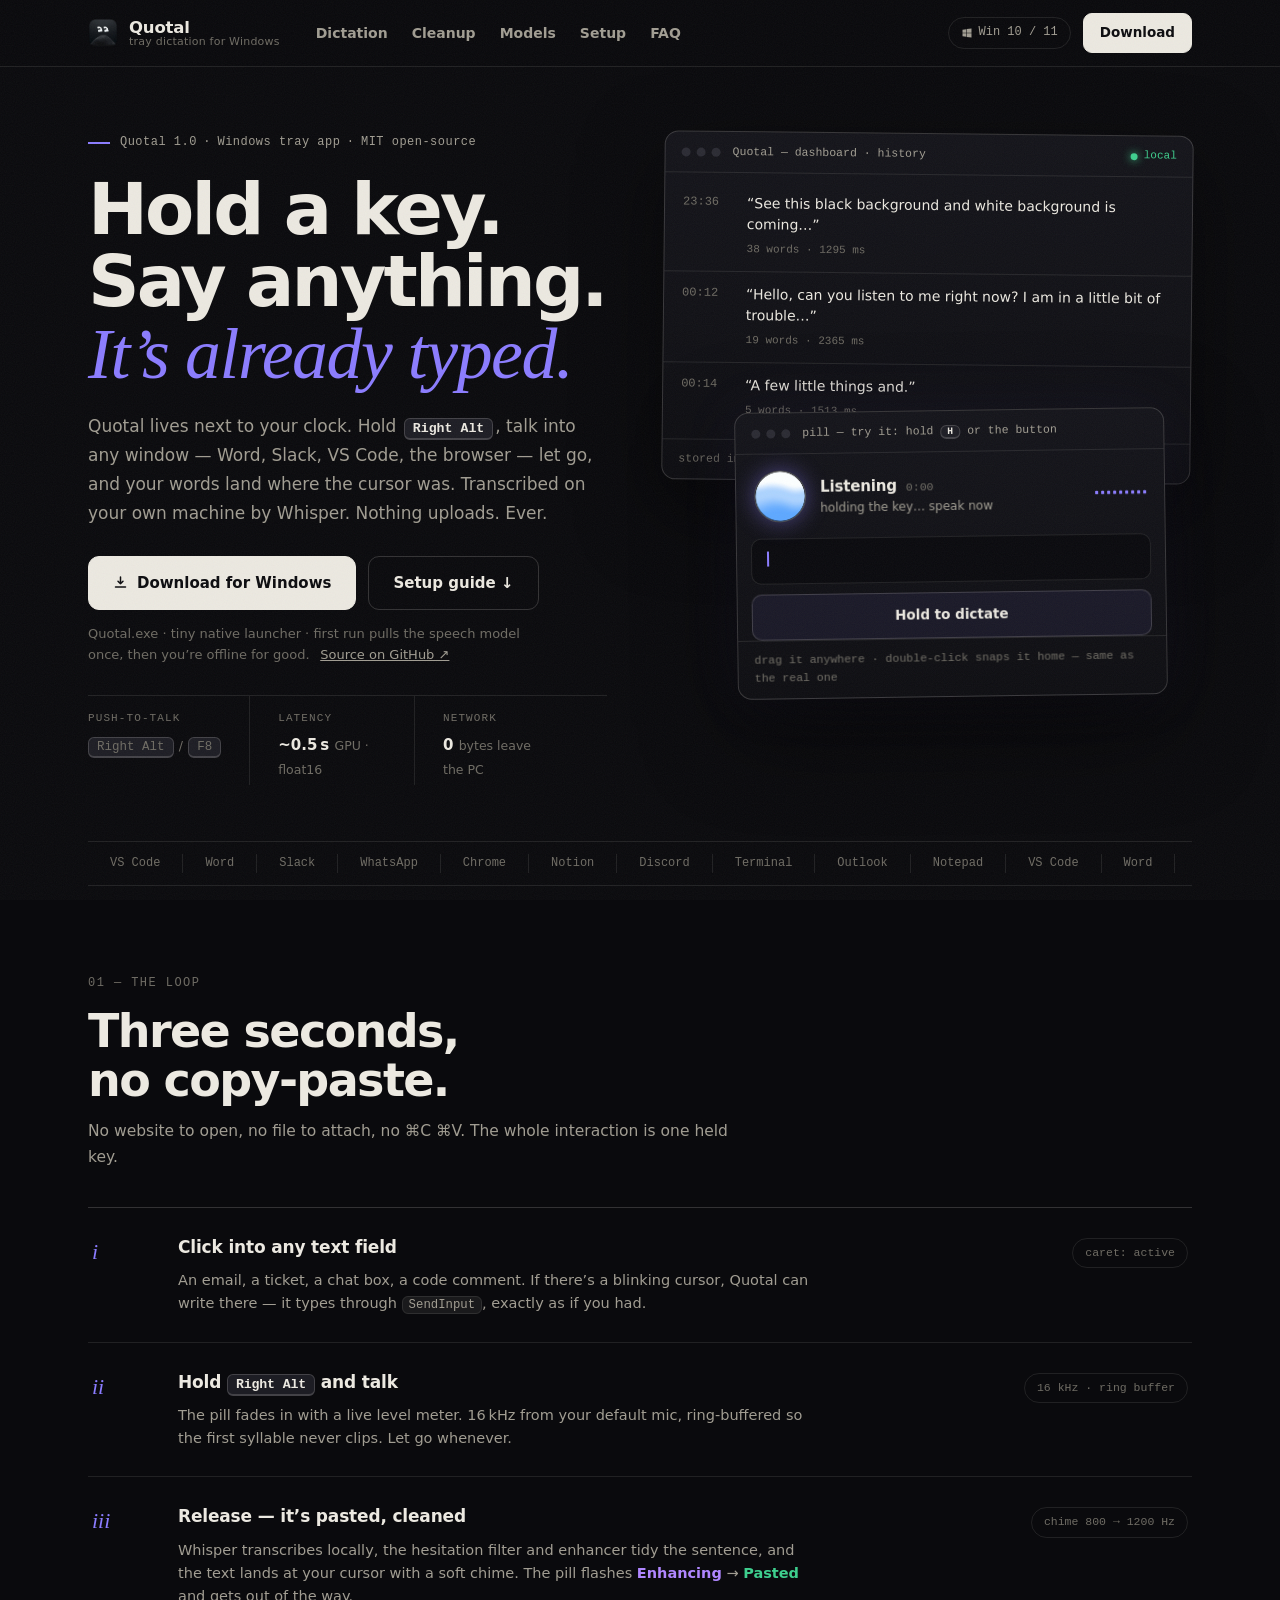
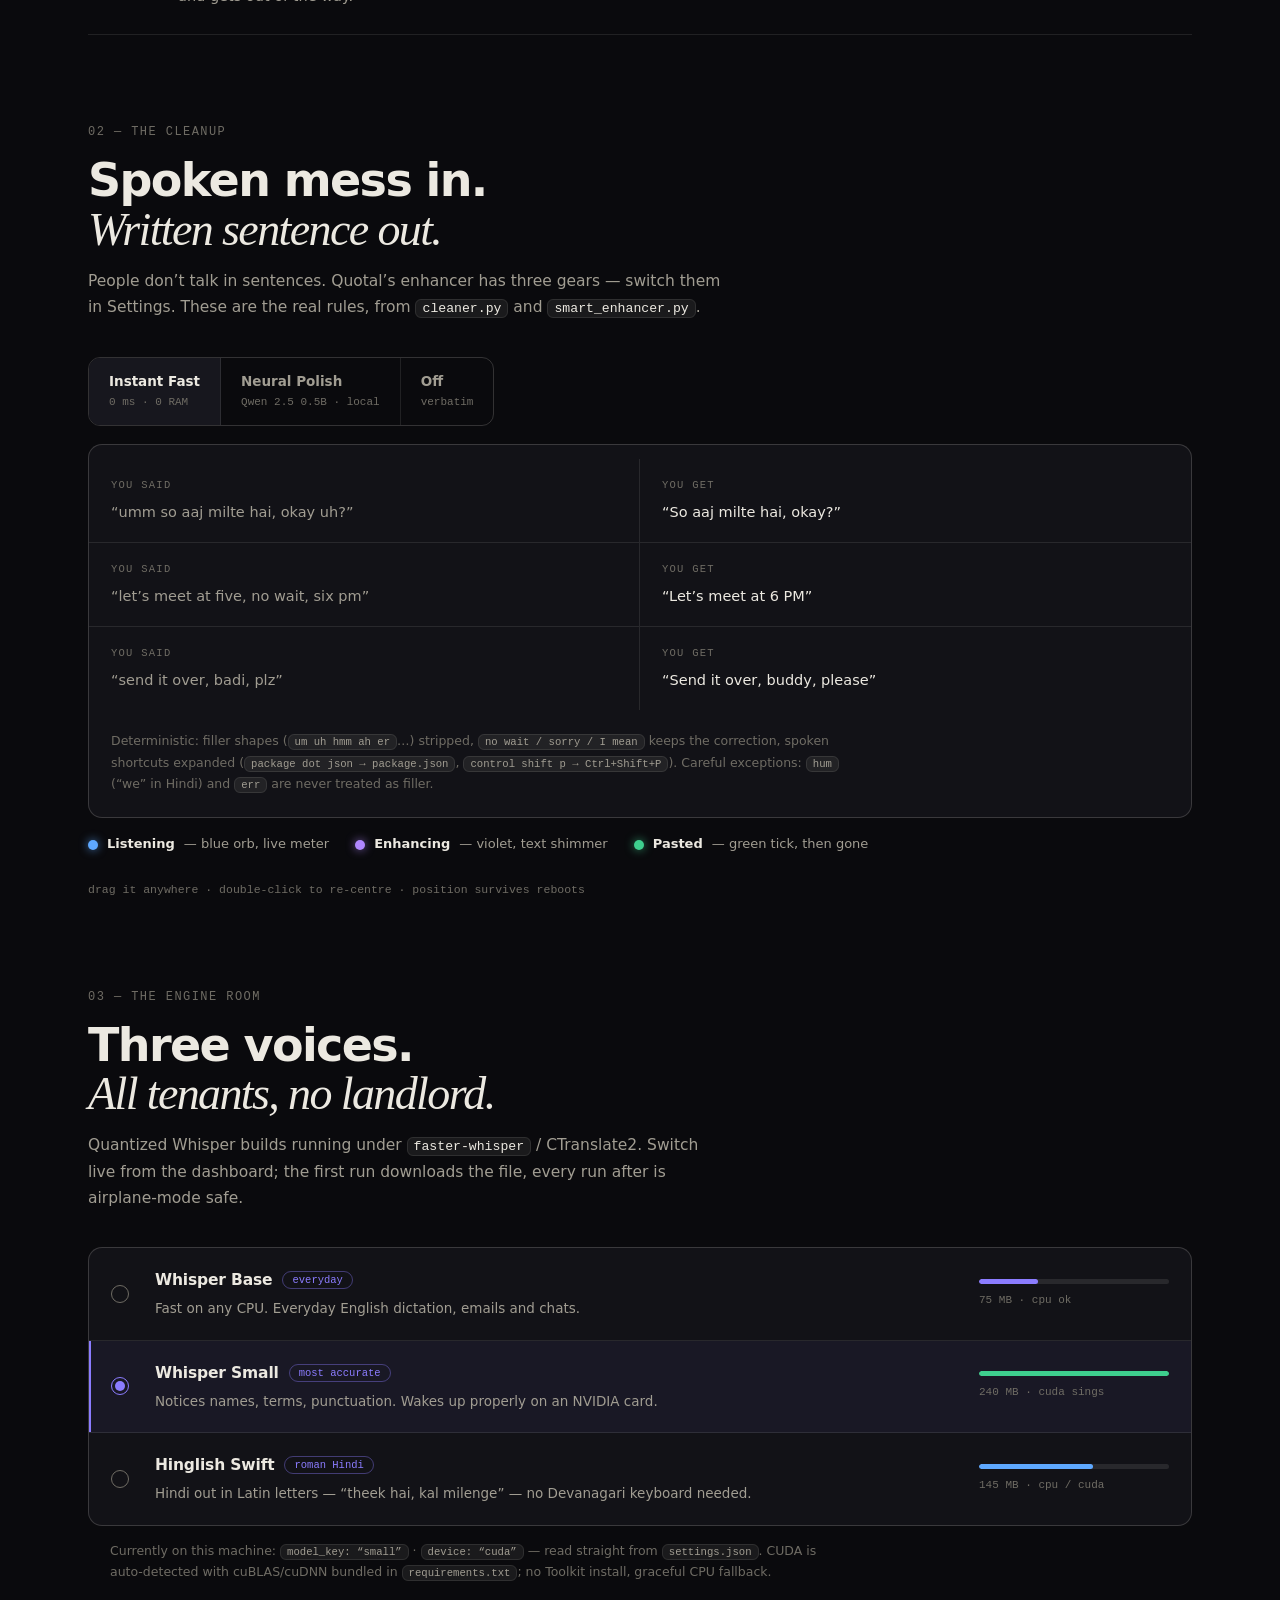
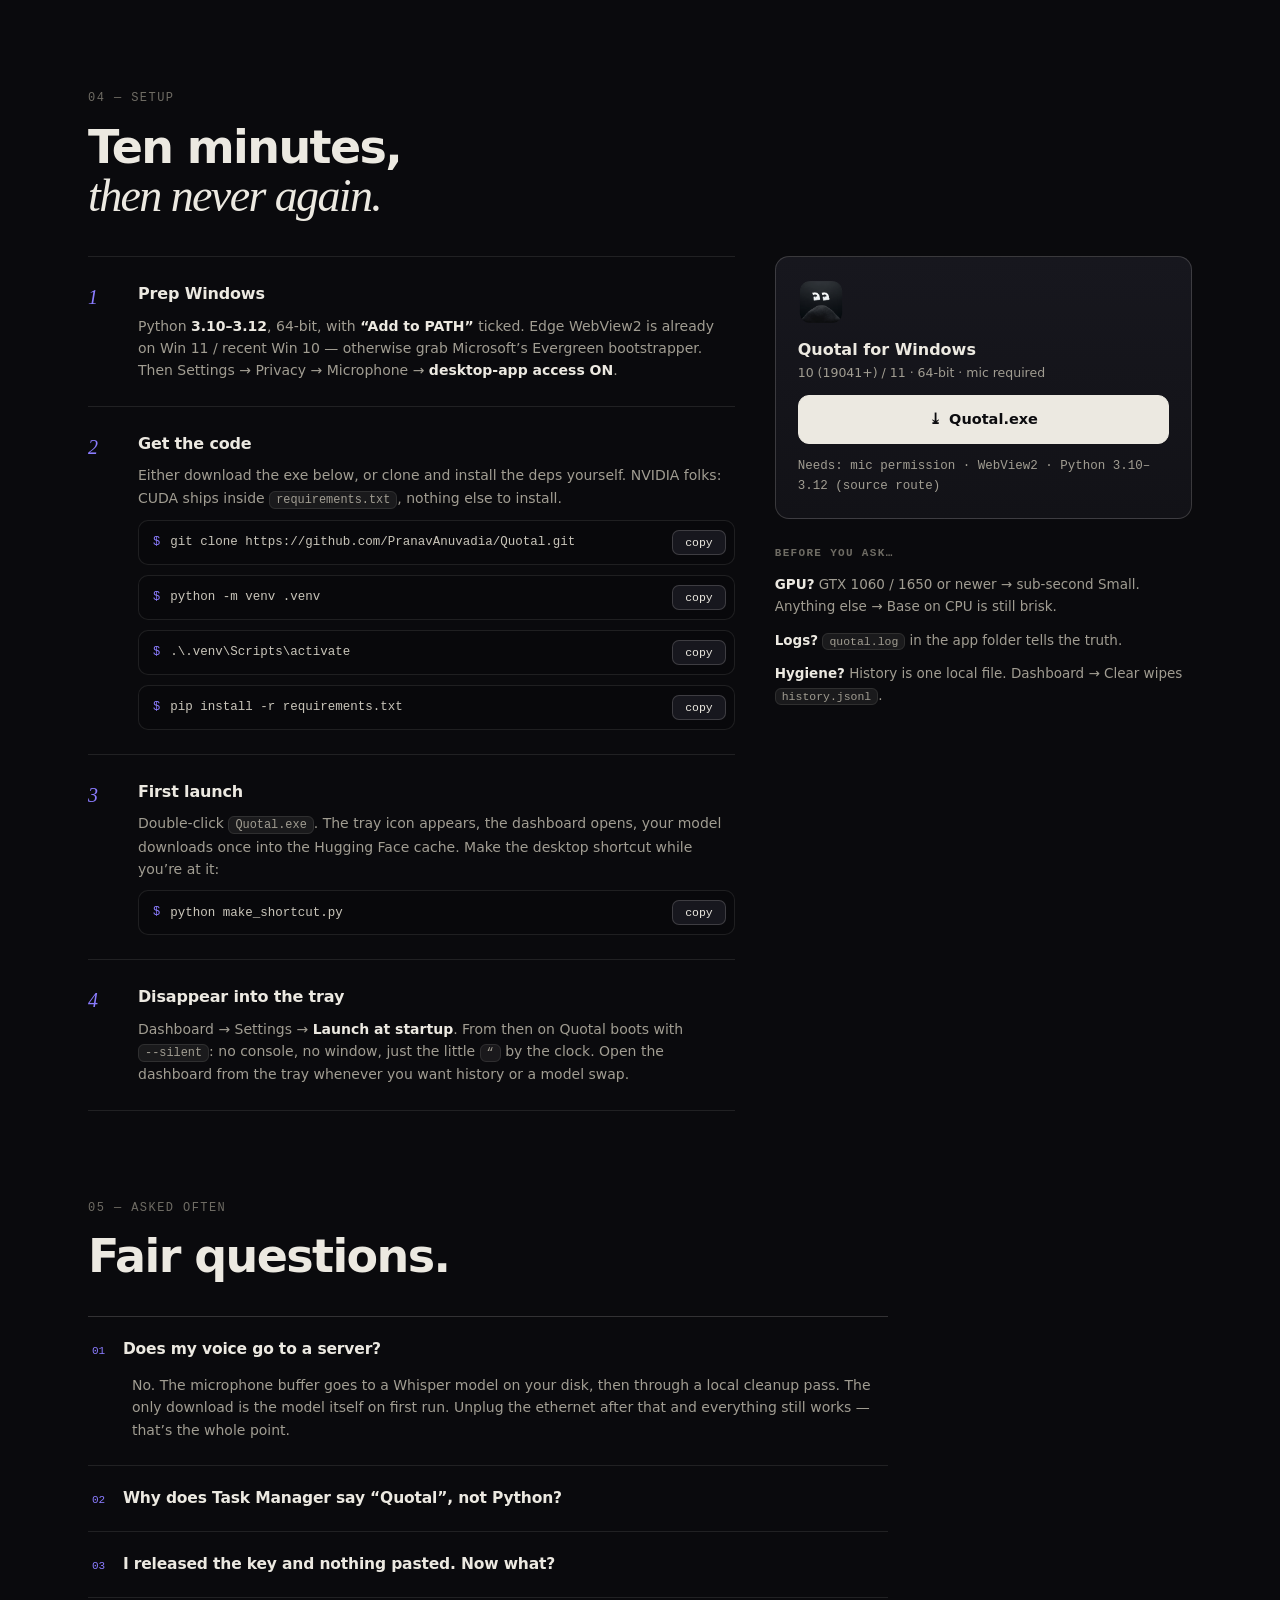
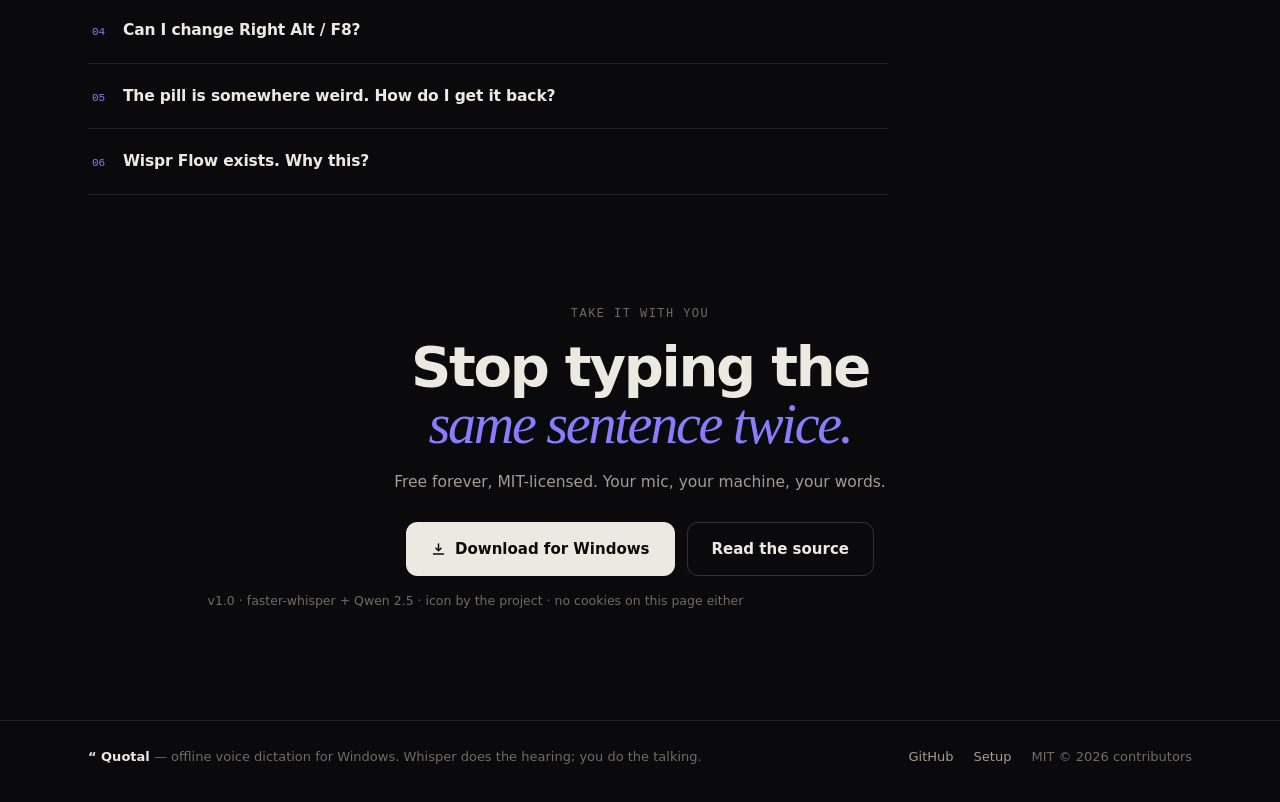
==== download-page/index.html @ bd2bd8f2 "Add history deletion features, fix sticky date scroll, add download page, and optimize performance" ====
<!DOCTYPE html>
<html lang="en">
<head>
<meta charset="UTF-8">
<meta name="viewport" content="width=device-width, initial-scale=1">
<title>Quotal — Hold a key, say it, it's typed. Offline dictation for Windows.</title>
<meta name="description" content="Quotal is a small Windows tray app that turns your voice into pasted text anywhere your cursor blinks. Local Whisper, no cloud, Right Alt to talk.">
<link rel="icon" type="image/png" href="assets/quotal_icon.png">
<link rel="stylesheet" href="styles.css">
</head>
<body>

<div class="grain" aria-hidden="true"></div>

<!-- ══════════ NAV ══════════ -->
<header class="nav" id="nav">
  <div class="wrap nav-in">
    <a class="wordmark" href="#top" aria-label="Quotal home">
      <img src="assets/quotal_icon.png" alt="" width="30" height="30">
      <span class="wm-t">Quotal<em>tray dictation for Windows</em></span>
    </a>
    <nav class="nav-links">
      <a href="#dictation">Dictation</a>
      <a href="#cleanup">Cleanup</a>
      <a href="#models">Models</a>
      <a href="#setup">Setup</a>
      <a href="#faq">FAQ</a>
    </nav>
    <div class="nav-r">
      <span class="win-tag" title="Windows 10 build 19041+ and Windows 11, 64-bit">
        <svg viewBox="0 0 24 24" width="12" height="12" fill="currentColor" aria-hidden="true"><path d="M3 5.5 10.5 4.4v7.1H3zM11.6 4.2 21 2.8v8.7h-9.4zM3 12.5h7.5v7.1L3 18.5zM11.6 12.5H21v8.7l-9.4-1.4z"/></svg>
        Win 10 / 11
      </span>
      <a class="btn-solid btn-s" href="https://github.com/PranavAnuvadia/Quotal/releases" data-dl>Download</a>
    </div>
    <button class="burger" id="burger" aria-label="Open menu" aria-expanded="false">—</button>
  </div>
  <nav class="mnav" id="mnav">
    <a href="#dictation">Dictation</a><a href="#cleanup">Cleanup</a><a href="#models">Models</a><a href="#setup">Setup</a><a href="#faq">FAQ</a>
    <a class="btn-solid" href="https://github.com/PranavAnuvadia/Quotal/releases" data-dl>Download Quotal</a>
  </nav>
</header>

<main id="top">

<!-- ══════════ HERO ══════════ -->
<section class="wrap hero">
  <div class="hero-grid">
    <div class="hero-copy">
      <p class="eyebrow"><span class="tick"></span>Quotal 1.0&ensp;·&ensp;Windows tray app&ensp;·&ensp;MIT open-source</p>
      <h1>Hold a key.<br>Say anything.<br><em>It&rsquo;s already typed.</em></h1>
      <p class="lede">Quotal lives next to your clock. Hold <span class="key">Right Alt</span>, talk into any window &mdash; Word, Slack, VS&nbsp;Code, the browser &mdash; let go, and your words land where the cursor was. Transcribed on your own machine by Whisper. Nothing uploads. Ever.</p>
      <div class="dl-row">
        <a class="btn-solid btn-l" href="https://github.com/PranavAnuvadia/Quotal/releases" data-dl>
          <svg viewBox="0 0 24 24" width="15" height="15" fill="none" stroke="currentColor" stroke-width="2.4" stroke-linecap="round" stroke-linejoin="round" aria-hidden="true"><path d="M12 3v11m0 0 4-4m-4 4-4-4M4 19h16"/></svg>
          Download for Windows
        </a>
        <a class="btn-line btn-l" href="#setup">Setup guide&nbsp;&darr;</a>
      </div>
      <p class="dl-meta">Quotal.exe &middot; tiny native launcher &middot; first run pulls the speech model once, then you&rsquo;re offline for good. &ensp;<a href="https://github.com/PranavAnuvadia/Quotal" target="_blank" rel="noopener">Source on GitHub &nearr;</a></p>
      <dl class="vitals">
        <div><dt>push-to-talk</dt><dd><span class="key">Right Alt</span> <span class="or">/</span> <span class="key">F8</span></dd></div>
        <div><dt>latency</dt><dd class="num">~0.5&thinsp;s <span>GPU &middot; float16</span></dd></div>
        <div><dt>network</dt><dd class="num">0 <span>bytes leave the PC</span></dd></div>
      </dl>
    </div>

    <div class="hero-stage" aria-label="Live illustration of the Quotal pill and dashboard">
      <figure class="win dash">
        <figcaption class="titlebar"><span class="dots"><i></i><i></i><i></i></span><span class="t">Quotal &mdash; dashboard &middot; history</span><span class="live"><b></b>local</span></figcaption>
        <div class="dash-rows">
          <div class="drow"><span class="dt">23:36</span><p>&ldquo;See this black background and white background is coming&hellip;&rdquo;</p><span class="dm">38 words &middot; 1295 ms</span></div>
          <div class="drow"><span class="dt">00:12</span><p>&ldquo;Hello, can you listen to me right now? I am in a little bit of trouble&hellip;&rdquo;</p><span class="dm">19 words &middot; 2365 ms</span></div>
          <div class="drow"><span class="dt">00:14</span><p>&ldquo;A few little things and.&rdquo;</p><span class="dm">5 words &middot; 1513 ms</span></div>
        </div>
        <p class="win-foot">stored in <code>history.jsonl</code> on this machine &middot; clear it any time</p>
      </figure>

      <figure class="win pill" id="pillWin">
        <figcaption class="titlebar"><span class="dots"><i></i><i></i><i></i></span><span class="t">pill &mdash; try it: hold <span class="key k-s">H</span> or the button</span></figcaption>
        <div class="pill-body" data-state="listening" id="pillBody">
          <div class="orb" aria-hidden="true"><canvas id="orb" width="132" height="132"></canvas></div>
          <div class="pill-mid">
            <p class="p-row"><strong id="pillTitle">Listening</strong><span class="p-timer" id="pillTimer">0:00</span></p>
            <p class="p-sub" id="pillSub">holding the key&hellip; speak now</p>
          </div>
          <div class="p-wave" id="wave" aria-hidden="true"><i></i><i></i><i></i><i></i><i></i><i></i><i></i><i></i><i></i></div>
          <div class="p-done" id="pillDone" aria-hidden="true">&check;</div>
        </div>
        <p class="typed" aria-live="polite"><span id="typed"></span><span class="caret" aria-hidden="true"></span></p>
        <button class="holdbtn" id="holdBtn">Hold to dictate</button>
        <p class="win-foot">drag it anywhere &middot; double-click snaps it home &mdash; same as the real one</p>
      </figure>
    </div>
  </div>

  <div class="ticker" aria-label="Works wherever your cursor blinks">
    <div class="ticker-in">
      <span>VS Code</span><span>Word</span><span>Slack</span><span>WhatsApp</span><span>Chrome</span><span>Notion</span><span>Discord</span><span>Terminal</span><span>Outlook</span><span>Notepad</span>
      <span>VS Code</span><span>Word</span><span>Slack</span><span>WhatsApp</span><span>Chrome</span><span>Notion</span><span>Discord</span><span>Terminal</span><span>Outlook</span><span>Notepad</span>
    </div>
  </div>
</section>

<!-- ══════════ 01 DICTATION ══════════ -->
<section class="wrap sec" id="dictation">
  <div class="sec-head reveal">
    <p class="sec-no">01 &mdash; the loop</p>
    <h2>Three seconds,<br>no copy-paste.</h2>
    <p class="sec-sub">No website to open, no file to attach, no ⌘C ⌘V. The whole interaction is one held key.</p>
  </div>
  <ol class="loop">
    <li class="reveal">
      <span class="n">i</span>
      <div><h3>Click into any text field</h3>
      <p>An email, a ticket, a chat box, a code comment. If there&rsquo;s a blinking cursor, Quotal can write there &mdash; it types through <code>SendInput</code>, exactly as if you had.</p></div>
      <span class="mono-note">caret: active</span>
    </li>
    <li class="reveal">
      <span class="n">ii</span>
      <div><h3>Hold <span class="key">Right Alt</span> and talk</h3>
      <p>The pill fades in with a live level meter. 16&thinsp;kHz from your default mic, ring-buffered so the first syllable never clips. Let go whenever.</p></div>
      <span class="mono-note">16 kHz &middot; ring buffer</span>
    </li>
    <li class="reveal">
      <span class="n">iii</span>
      <div><h3>Release &mdash; it&rsquo;s pasted, cleaned</h3>
      <p>Whisper transcribes locally, the hesitation filter and enhancer tidy the sentence, and the text lands at your cursor with a soft chime. The pill flashes <em class="st-p">Enhancing</em> &rarr; <em class="st-g">Pasted</em> and gets out of the way.</p></div>
      <span class="mono-note">chime 800 &rarr; 1200 Hz</span>
    </li>
  </ol>
</section>

<!-- ══════════ 02 CLEANUP ══════════ -->
<section class="wrap sec" id="cleanup">
  <div class="sec-head reveal">
    <p class="sec-no">02 &mdash; the cleanup</p>
    <h2>Spoken mess in.<br><em>Written sentence out.</em></h2>
    <p class="sec-sub">People don&rsquo;t talk in sentences. Quotal&rsquo;s enhancer has three gears &mdash; switch them in Settings. These are the real rules, from <code>cleaner.py</code> and <code>smart_enhancer.py</code>.</p>
  </div>

  <div class="tabs reveal" role="tablist" aria-label="Enhancer modes">
    <button role="tab" aria-selected="true" data-tab="rules" class="on">Instant Fast <span>0 ms &middot; 0 RAM</span></button>
    <button role="tab" aria-selected="false" data-tab="neural" class="off">Neural Polish <span>Qwen 2.5 0.5B &middot; local</span></button>
    <button role="tab" aria-selected="false" data-tab="raw" class="off">Off <span>verbatim</span></button>
  </div>

  <div class="tabpanes reveal">
    <div class="pane on" data-pane="rules">
      <div class="pairs">
        <div class="pair"><p class="in"><span>you said</span>&ldquo;umm so aaj milte hai, okay uh?&rdquo;</p><p class="out"><span>you get</span>&ldquo;So aaj milte hai, okay?&rdquo;</p></div>
        <div class="pair"><p class="in"><span>you said</span>&ldquo;let&rsquo;s meet at five, no wait, six pm&rdquo;</p><p class="out"><span>you get</span>&ldquo;Let&rsquo;s meet at 6 PM&rdquo;</p></div>
        <div class="pair"><p class="in"><span>you said</span>&ldquo;send it over, badi, plz&rdquo;</p><p class="out"><span>you get</span>&ldquo;Send it over, buddy, please&rdquo;</p></div>
      </div>
      <p class="fine">Deterministic: filler shapes (<code>um uh hmm ah er</code>&hellip;) stripped, <code>no wait / sorry / I mean</code> keeps the correction, spoken shortcuts expanded (<code>package dot json &rarr; package.json</code>, <code>control shift p &rarr; Ctrl+Shift+P</code>). Careful exceptions: <code>hum</code> (&ldquo;we&rdquo; in Hindi) and <code>err</code> are never treated as filler.</p>
    </div>
    <div class="pane" data-pane="neural">
      <div class="pairs">
        <div class="pair"><p class="in"><span>you said</span>&ldquo;basically you know the meeting was like three things first intro then demo and follow up email&rdquo;</p><p class="out"><span>you get</span>&ldquo;The meeting covered three things: 1) intro, 2) demo, 3) follow-up email.&rdquo;</p></div>
        <div class="pair"><p class="in"><span>you said</span>&ldquo;i didnt sent the dont file yesterday&rdquo;</p><p class="out"><span>you get</span>&ldquo;I didn&rsquo;t send the file yesterday.&rdquo;</p></div>
      </div>
      <p class="fine">A small local model (Qwen 2.5, half a billion parameters, ~390&thinsp;MB) reflows grammar and lists, Wispr-Flow-style. Download it once from inside the dashboard; runs on CPU, happier on CUDA. Still zero cloud.</p>
    </div>
    <div class="pane" data-pane="raw">
      <div class="pairs">
        <div class="pair"><p class="in"><span>whisper heard</span>&ldquo;uh lets meet at five um no wait six&rdquo;</p><p class="out"><span>you get</span>&ldquo;uh lets meet at five um no wait six&rdquo;</p></div>
      </div>
      <p class="fine">Byte-for-byte Whisper output. Capitalisation and punctuation untouched. For transcripts, subtitles, or debugging the other two modes.</p>
    </div>
  </div>

  <ul class="states reveal" aria-label="Pill states">
    <li><i class="d-b"></i><b>Listening</b> &mdash; blue orb, live meter</li>
    <li><i class="d-p"></i><b>Enhancing</b> &mdash; violet, text shimmer</li>
    <li><i class="d-g"></i><b>Pasted</b> &mdash; green tick, then gone</li>
    <li class="drag">drag it anywhere &middot; double-click to re-centre &middot; position survives reboots</li>
  </ul>
</section>

<!-- ══════════ 03 MODELS ══════════ -->
<section class="wrap sec" id="models">
  <div class="sec-head reveal">
    <p class="sec-no">03 &mdash; the engine room</p>
    <h2>Three voices.<br><em>All tenants, no landlord.</em></h2>
    <p class="sec-sub">Quantized Whisper builds running under <code>faster-whisper</code> / CTranslate2. Switch live from the dashboard; the first run downloads the file, every run after is airplane-mode safe.</p>
  </div>
  <div class="mtable reveal" role="list">
    <button class="mrow" role="listitem" data-model="base">
      <span class="mradio" aria-hidden="true"></span>
      <span class="m-main"><strong>Whisper Base</strong><span class="m-tag">everyday</span><span class="m-desc">Fast on any CPU. Everyday English dictation, emails and chats.</span></span>
      <span class="m-meta"><span class="m-size"><i style="width:31%"></i></span><span class="m-num">75 MB &middot; cpu ok</span></span>
    </button>
    <button class="mrow on" role="listitem" data-model="small">
      <span class="mradio" aria-hidden="true"></span>
      <span class="m-main"><strong>Whisper Small</strong><span class="m-tag">most accurate</span><span class="m-desc">Notices names, terms, punctuation. Wakes up properly on an NVIDIA card.</span></span>
      <span class="m-meta"><span class="m-size"><i style="width:100%"></i></span><span class="m-num">240 MB &middot; cuda sings</span></span>
    </button>
    <button class="mrow" role="listitem" data-model="hinglish">
      <span class="mradio" aria-hidden="true"></span>
      <span class="m-main"><strong>Hinglish Swift</strong><span class="m-tag">roman Hindi</span><span class="m-desc">Hindi out in Latin letters &mdash; &ldquo;theek hai, kal milenge&rdquo; &mdash; no Devanagari keyboard needed.</span></span>
      <span class="m-meta"><span class="m-size"><i style="width:60%"></i></span><span class="m-num">145 MB &middot; cpu / cuda</span></span>
    </button>
  </div>
  <p class="fine reveal">Currently on this machine: <code>model_key: &ldquo;small&rdquo;</code> &middot; <code>device: &ldquo;cuda&rdquo;</code> &mdash; read straight from <code>settings.json</code>. CUDA is auto-detected with cuBLAS/cuDNN bundled in <code>requirements.txt</code>; no Toolkit install, graceful CPU fallback.</p>
</section>

<!-- ══════════ 04 SETUP ══════════ -->
<section class="wrap sec" id="setup">
  <div class="sec-head reveal">
    <p class="sec-no">04 &mdash; setup</p>
    <h2>Ten minutes,<br><em>then never again.</em></h2>
  </div>
  <div class="setup-grid">
    <ol class="setup-steps">
      <li class="reveal"><span>1</span><div><h3>Prep Windows</h3><p>Python <b>3.10&ndash;3.12</b>, 64-bit, with <b>&ldquo;Add to PATH&rdquo;</b> ticked. Edge WebView2 is already on Win 11 / recent Win 10 &mdash; otherwise grab Microsoft&rsquo;s Evergreen bootstrapper. Then Settings &rarr; Privacy &rarr; Microphone &rarr; <b>desktop-app access ON</b>.</p></div></li>
      <li class="reveal"><span>2</span><div><h3>Get the code</h3><p>Either download the exe below, or clone and install the deps yourself. NVIDIA folks: CUDA ships inside <code>requirements.txt</code>, nothing else to install.</p>
        <div class="cmd"><code>git clone https://github.com/PranavAnuvadia/Quotal.git</code><button data-copy="git clone https://github.com/PranavAnuvadia/Quotal.git">copy</button></div>
        <div class="cmd"><code>python -m venv .venv</code><button data-copy="python -m venv .venv">copy</button></div>
        <div class="cmd"><code>.\.venv\Scripts\activate</code><button data-copy=".\.venv\Scripts\activate">copy</button></div>
        <div class="cmd"><code>pip install -r requirements.txt</code><button data-copy="pip install -r requirements.txt">copy</button></div></div></li>
      <li class="reveal"><span>3</span><div><h3>First launch</h3><p>Double-click <code>Quotal.exe</code>. The tray icon appears, the dashboard opens, your model downloads once into the Hugging Face cache. Make the desktop shortcut while you&rsquo;re at it:</p>
        <div class="cmd"><code>python make_shortcut.py</code><button data-copy="python make_shortcut.py">copy</button></div></div></li>
      <li class="reveal"><span>4</span><div><h3>Disappear into the tray</h3><p>Dashboard &rarr; Settings &rarr; <b>Launch at startup</b>. From then on Quotal boots with <code>--silent</code>: no console, no window, just the little <code>&ldquo;</code> by the clock. Open the dashboard from the tray whenever you want history or a model swap.</p></div></li>
    </ol>
    <aside class="setup-side reveal">
      <div class="dl-card">
        <img src="assets/quotal_icon.png" alt="" width="46" height="46">
        <div><h3>Quotal for Windows</h3><p>10 (19041+) / 11 &middot; 64-bit &middot; mic required</p></div>
        <a class="btn-solid" href="https://github.com/PranavAnuvadia/Quotal/releases" data-dl>⤓&ensp;Quotal.exe</a>
        <p class="needs">Needs: mic permission &middot; WebView2 &middot; Python 3.10&ndash;3.12 (source route)</p>
      </div>
      <h4>Before you ask&hellip;</h4>
      <ul class="check">
        <li><b>GPU?</b> GTX 1060 / 1650 or newer &rarr; sub-second Small. Anything else &rarr; Base on CPU is still brisk.</li>
        <li><b>Logs?</b> <code>quotal.log</code> in the app folder tells the truth.</li>
        <li><b>Hygiene?</b> History is one local file. Dashboard &rarr; Clear wipes <code>history.jsonl</code>.</li>
      </ul>
    </aside>
  </div>
</section>

<!-- ══════════ 05 FAQ ══════════ -->
<section class="wrap sec" id="faq">
  <div class="sec-head reveal">
    <p class="sec-no">05 &mdash; asked often</p>
    <h2>Fair questions.</h2>
  </div>
  <div class="faq reveal">
    <details open><summary><span>01</span>Does my voice go to a server?</summary><p>No. The microphone buffer goes to a Whisper model on your disk, then through a local cleanup pass. The only download is the model itself on first run. Unplug the ethernet after that and everything still works &mdash; that&rsquo;s the whole point.</p></details>
    <details><summary><span>02</span>Why does Task Manager say &ldquo;Quotal&rdquo;, not Python?</summary><p><code>Quotal.exe</code> hosts the interpreter inside a native GUI process (AppUserModelID <code>Quotal.Voice.App</code>), so windows, tray and workers group under Quotal&rsquo;s name and icon. Side effect you&rsquo;ll like: zero console popups, even at boot.</p></details>
    <details><summary><span>03</span>I released the key and nothing pasted. Now what?</summary><p>Three usual suspects: mic privacy toggle off for desktop apps; wrong default input device under Sound settings; or a too-short hold (under ~0.2&thinsp;s is ignored). <code>quotal.log</code> will say which.</p></details>
    <details><summary><span>04</span>Can I change Right Alt / F8?</summary><p>Yes &mdash; they&rsquo;re the <code>VK_RMENU</code> / <code>VK_F8</code> constants near the top of <code>app.py</code>. Swap in any Win32 virtual-key code; Caps Lock (<code>0x14</code>) is a popular pick.</p></details>
    <details><summary><span>05</span>The pill is somewhere weird. How do I get it back?</summary><p>Double-click it while it&rsquo;s visible and it snaps to bottom-centre. Or quit and set <code>"pill_x": null, "pill_y": null</code> in <code>settings.json</code>.</p></details>
    <details><summary><span>06</span>Wispr Flow exists. Why this?</summary><p>Flow is excellent &mdash; and cloud-tethered, subscription-priced, and Mac-first. Quotal is the Windows-native, offline, MIT-licensed answer: your GPU, your files, your hotkey, no account.</p></details>
  </div>
</section>

<!-- ══════════ FINAL ══════════ -->
<section class="wrap final reveal">
  <p class="sec-no center">take it with you</p>
  <h2>Stop typing the<br><em>same sentence twice.</em></h2>
  <p class="final-sub">Free forever, MIT-licensed. Your mic, your machine, your words.</p>
  <div class="dl-row center">
    <a class="btn-solid btn-l" href="https://github.com/PranavAnuvadia/Quotal/releases" data-dl>
      <svg viewBox="0 0 24 24" width="15" height="15" fill="none" stroke="currentColor" stroke-width="2.4" stroke-linecap="round" stroke-linejoin="round" aria-hidden="true"><path d="M12 3v11m0 0 4-4m-4 4-4-4M4 19h16"/></svg>
      Download for Windows
    </a>
    <a class="btn-line btn-l" href="https://github.com/PranavAnuvadia/Quotal" target="_blank" rel="noopener">Read the source</a>
  </div>
  <p class="fine center">v1.0 &middot; faster-whisper + Qwen 2.5 &middot; icon by the project &middot; no cookies on this page either</p>
</section>

</main>

<footer>
  <div class="wrap foot">
    <p><strong>&ldquo; Quotal</strong> &mdash; offline voice dictation for Windows. Whisper does the hearing; you do the talking.</p>
    <p class="foot-r"><a href="https://github.com/PranavAnuvadia/Quotal" target="_blank" rel="noopener">GitHub</a><a href="#setup">Setup</a><span>MIT &copy; <span id="yr">2026</span> contributors</span></p>
  </div>
</footer>

<div class="toast" id="toast" role="status"></div>
<script src="script.js"></script>
</body>
</html>
---- download-page/styles.css ----
/* Quotal download page — editorial dark. Paper-ink on near-black, one violet, hairlines, serif italics. */
:root{
  --bg:#0a0a0d;
  --panel:#121217;
  --panel2:#17171e;
  --ink:#ece9e1;
  --muted:#a19d92;
  --faint:#6f6c64;
  --line:rgba(236,233,225,.10);
  --line2:rgba(236,233,225,.18);
  --violet:#8b7cff;
  --blue:#5ea8ff;
  --purple:#b087ff;
  --green:#3ecf8e;
  --radius:14px;
  --font:"Segoe UI Variable Text","Segoe UI",system-ui,-apple-system,sans-serif;
  --serif:Georgia,"Times New Roman",serif;
  --mono:"Cascadia Mono",Consolas,"Courier New",monospace;
}
*{box-sizing:border-box;margin:0;padding:0}
html{scroll-behavior:smooth;scroll-padding-top:84px}
body{background:var(--bg);color:var(--ink);font-family:var(--font);font-size:15.5px;line-height:1.6;-webkit-font-smoothing:antialiased;overflow-x:hidden}
::selection{background:rgba(139,124,255,.4)}
a{color:inherit}
code{font-family:var(--mono);font-size:.85em;background:rgba(236,233,225,.07);border:1px solid var(--line);border-radius:6px;padding:1px 6px;white-space:nowrap}
.wrap{max-width:1160px;margin:0 auto;padding:0 28px}
.grain{position:fixed;inset:0;z-index:60;pointer-events:none;opacity:.055;background-image:url("data:image/svg+xml,%3Csvg xmlns='http://www.w3.org/2000/svg' width='140' height='140'%3E%3Cfilter id='n'%3E%3CfeTurbulence type='fractalNoise' baseFrequency='.9' numOctaves='2'/%3E%3C/filter%3E%3Crect width='140' height='140' filter='url(%23n)' opacity='.9'/%3E%3C/svg%3E")}

/* ── keys & buttons ── */
.key{font-family:var(--mono);font-size:.78em;font-weight:600;color:var(--ink);background:#1d1d24;border:1px solid var(--line2);border-bottom-width:2px;border-radius:6px;padding:2px 8px;white-space:nowrap}
.key.k-s{font-size:.85em;padding:0 6px}
.btn-solid{display:inline-flex;align-items:center;gap:9px;background:var(--ink);color:#0c0c0f;font-weight:650;font-size:14.5px;border-radius:11px;padding:12px 20px;text-decoration:none;border:1px solid var(--ink);transition:transform .16s ease,background .16s ease;cursor:pointer}
.btn-solid:hover{background:#fff;transform:translateY(-1px)}
.btn-solid:active{transform:translateY(0)}
.btn-line{display:inline-flex;align-items:center;gap:9px;background:transparent;color:var(--ink);font-weight:600;font-size:14.5px;border-radius:11px;padding:12px 20px;text-decoration:none;border:1px solid var(--line2);transition:border-color .16s,background .16s;cursor:pointer}
.btn-line:hover{border-color:var(--ink);background:rgba(236,233,225,.04)}
.btn-s{padding:8px 16px;font-size:13.5px;border-radius:9px}
.btn-l{padding:14px 24px;font-size:15px}

/* ── nav ── */
.nav{position:sticky;top:0;z-index:50;background:rgba(10,10,13,.82);backdrop-filter:blur(14px);-webkit-backdrop-filter:blur(14px);border-bottom:1px solid var(--line)}
.nav-in{display:flex;align-items:center;gap:30px;height:66px}
.wordmark{display:flex;align-items:center;gap:11px;text-decoration:none}
.wordmark img{border-radius:8px;display:block}
.wm-t{font-weight:750;font-size:16.5px;letter-spacing:-.01em;line-height:1.05;display:flex;flex-direction:column}
.wm-t em{font-style:normal;font-weight:500;font-size:11px;color:var(--faint);letter-spacing:.02em}
.nav-links{display:flex;gap:24px;margin-left:6px}
.nav-links a{text-decoration:none;color:var(--muted);font-size:14px;font-weight:550}
.nav-links a:hover{color:var(--ink)}
.nav-r{margin-left:auto;display:flex;align-items:center;gap:12px}
.win-tag{display:inline-flex;align-items:center;gap:6px;font-size:12px;color:var(--muted);border:1px solid var(--line);border-radius:99px;padding:5px 12px;font-family:var(--mono)}
.burger{display:none;background:none;border:1px solid var(--line2);color:var(--ink);border-radius:8px;width:40px;height:34px;font-size:18px;cursor:pointer;line-height:1}
.mnav{display:none;flex-direction:column;gap:4px;padding:10px 28px 18px;border-top:1px solid var(--line)}
.mnav.open{display:flex}
.mnav a:not(.btn-solid){color:var(--muted);text-decoration:none;padding:8px 0;font-weight:550}

/* ── hero ── */
.hero{padding:66px 28px 0}
.hero-grid{display:grid;grid-template-columns:minmax(0,1fr) minmax(0,1.02fr);gap:56px;align-items:start}
.eyebrow{display:flex;align-items:center;gap:10px;font-family:var(--mono);font-size:12px;color:var(--muted);letter-spacing:.04em;margin-bottom:22px}
.tick{width:22px;height:2px;background:var(--violet);display:inline-block}
.hero h1{font-size:clamp(44px,5.6vw,72px);line-height:1.0;letter-spacing:-.04em;font-weight:750}
.hero h1 em{font-family:var(--serif);font-style:italic;font-weight:400;letter-spacing:-.02em;color:var(--violet)}
.lede{color:var(--muted);font-size:17px;line-height:1.7;margin-top:22px;max-width:32em}
.lede .key{margin:0 2px}
.dl-row{display:flex;gap:12px;margin-top:28px;flex-wrap:wrap}
.dl-row.center,.sec-no.center,.fine.center{justify-content:center;text-align:center}
.dl-row.center{display:flex}
.dl-meta{font-size:13px;color:var(--faint);margin-top:14px;max-width:34em}
.dl-meta a{color:var(--muted)}
.dl-meta a:hover{color:var(--ink)}
.vitals{display:grid;grid-template-columns:repeat(3,auto);gap:0;justify-content:start;margin-top:30px;border-top:1px solid var(--line)}
.vitals div{padding:14px 28px 4px 0;margin-right:28px;border-right:1px solid var(--line)}
.vitals div:last-child{border-right:0}
.vitals dt{font-family:var(--mono);font-size:11px;text-transform:uppercase;letter-spacing:.1em;color:var(--faint);margin-bottom:5px}
.vitals dd{font-size:15px;font-weight:650}
.vitals dd.num{font-variant-numeric:tabular-nums}
.vitals dd span{color:var(--faint);font-weight:500;font-size:12.5px}
.vitals .or{color:var(--faint);font-weight:400}

/* hero stage — overlapping windows */
.hero-stage{position:relative;padding-bottom:26px}
.win{background:linear-gradient(180deg,#14141a,#0e0e12);border:1px solid var(--line2);border-radius:var(--radius);box-shadow:0 30px 80px rgba(0,0,0,.55)}
.titlebar{display:flex;align-items:center;gap:12px;padding:11px 16px;border-bottom:1px solid var(--line);font-size:12px;color:var(--muted)}
.dots{display:flex;gap:6px}
.dots i{width:9px;height:9px;border-radius:50%;background:#2b2b33;display:block}
.titlebar .t{font-family:var(--mono);font-size:11.5px;white-space:nowrap;overflow:hidden;text-overflow:ellipsis}
.titlebar .live{margin-left:auto;font-family:var(--mono);font-size:11px;color:var(--green);display:flex;align-items:center;gap:6px;flex-shrink:0}
.titlebar .live b{width:7px;height:7px;border-radius:50%;background:var(--green);display:block;box-shadow:0 0 8px var(--green)}
.win-foot{padding:10px 16px;border-top:1px solid var(--line);font-size:11.5px;color:var(--faint);font-family:var(--mono)}
.dash{transform:rotate(.6deg)}
.dash-rows{padding:8px 0}
.drow{display:grid;grid-template-columns:52px 1fr;gap:2px 12px;padding:12px 18px;border-bottom:1px solid var(--line)}
.drow:last-child{border-bottom:0}
.drow .dt{font-family:var(--mono);font-size:12px;color:var(--faint)}
.drow p{font-size:14px;line-height:1.5}
.drow .dm{display:block;grid-column:2;font-family:var(--mono);font-size:11px;color:var(--faint);margin-top:4px}
.pill{position:relative;margin:-72px 26px 0 auto;width:min(430px,92%);transform:rotate(-.8deg);box-shadow:0 30px 90px rgba(0,0,0,.65),0 0 60px rgba(139,124,255,.08)}
.pill-body{display:flex;align-items:center;gap:14px;padding:16px 18px}
.orb{width:52px;height:52px;border-radius:50%;overflow:hidden;flex-shrink:0;border:1px solid rgba(255,255,255,.22);box-shadow:0 0 22px rgba(139,124,255,.45)}
.orb canvas{width:100%;height:100%;display:block}
.pill-mid{min-width:0}
.p-row{display:flex;align-items:baseline;gap:9px}
.p-row strong{font-size:15px;letter-spacing:-.01em}
.p-timer{font-family:var(--mono);font-size:11.5px;color:var(--faint);font-variant-numeric:tabular-nums}
.p-sub{font-size:12px;color:var(--muted)}
.pill-body[data-state="enhancing"] .p-row strong{color:var(--purple)}
.pill-body[data-state="done"] .p-row strong{color:var(--green)}
.p-wave{display:flex;gap:3px;align-items:center;height:26px;margin-left:auto}
.p-wave i{width:3px;height:9px;border-radius:99px;background:var(--violet);transform:scaleY(.4);display:block}
.pill-body[data-state="enhancing"] .p-wave i{animation:wv .7s ease-in-out infinite}
.pill-body[data-state="enhancing"] .p-wave i:nth-child(2n){animation-delay:.12s}
.pill-body[data-state="enhancing"] .p-wave i:nth-child(3n){animation-delay:.24s}
@keyframes wv{50%{transform:scaleY(1.7)}}
.p-done{display:none;width:32px;height:32px;border-radius:50%;border:1px solid rgba(62,207,142,.55);background:rgba(62,207,142,.1);color:var(--green);font-weight:800;margin-left:auto;align-items:center;justify-content:center}
.pill-body[data-state="done"] .p-wave{display:none}
.pill-body[data-state="done"] .p-done{display:flex}
.typed{min-height:46px;margin:0 14px 10px;background:#0a0a0e;border:1px solid var(--line);border-radius:10px;padding:10px 13px;font-size:13.5px;line-height:1.55;color:var(--ink)}
.typed:empty::before{content:"release the key — the sentence lands here";color:var(--faint)}
.caret{display:inline-block;width:2px;height:15px;background:var(--violet);vertical-align:-2px;margin-left:2px;animation:blink 1.1s steps(1) infinite}
@keyframes blink{50%{opacity:0}}
.holdbtn{margin:0 14px;width:calc(100% - 28px);border:1px solid var(--line2);background:rgba(139,124,255,.08);color:var(--ink);border-radius:10px;padding:11px;font:inherit;font-weight:700;font-size:13.5px;cursor:pointer;transition:background .15s,transform .1s;user-select:none;-webkit-user-select:none;touch-action:none}
.holdbtn:hover{background:rgba(139,124,255,.14)}
.holdbtn.held,.holdbtn:active{background:rgba(139,124,255,.22);transform:scale(.99)}

/* ticker */
.ticker{margin-top:56px;border-top:1px solid var(--line);border-bottom:1px solid var(--line);overflow:hidden}
.ticker-in{display:flex;gap:0;width:max-content;animation:mq 30s linear infinite;padding:12px 0}
.ticker-in span{font-family:var(--mono);font-size:12px;color:var(--faint);padding:0 22px;border-right:1px solid var(--line);white-space:nowrap}
@keyframes mq{to{transform:translateX(-50%)}}

/* ── sections ── */
.sec{padding:88px 28px 0}
.sec-head{max-width:640px;margin-bottom:36px}
.sec-no{font-family:var(--mono);font-size:12px;letter-spacing:.12em;text-transform:uppercase;color:var(--faint);margin-bottom:14px}
.sec h2{font-size:clamp(30px,3.8vw,46px);line-height:1.05;letter-spacing:-.035em;font-weight:750}
.sec h2 em{font-family:var(--serif);font-style:italic;font-weight:400;color:var(--ink)}
.sec-sub{color:var(--muted);margin-top:14px;font-size:15.5px;line-height:1.7}
.sec-sub code{color:var(--ink)}

/* loop */
.loop{list-style:none;border-top:1px solid var(--line2)}
.loop li{display:grid;grid-template-columns:64px 1fr auto;gap:22px;align-items:start;padding:26px 4px;border-bottom:1px solid var(--line)}
.loop .n{font-family:var(--serif);font-style:italic;font-size:22px;color:var(--violet)}
.loop h3{font-size:17px;letter-spacing:-.01em;margin-bottom:8px}
.loop p{color:var(--muted);font-size:14.5px;max-width:44em}
.mono-note{font-family:var(--mono);font-size:11.5px;color:var(--faint);border:1px solid var(--line);border-radius:99px;padding:5px 12px;white-space:nowrap;margin-top:4px}
.st-p{color:var(--purple);font-style:normal;font-weight:650}
.st-g{color:var(--green);font-style:normal;font-weight:650}

/* tabs */
.tabs{display:flex;gap:0;border:1px solid var(--line2);border-radius:12px;overflow:hidden;width:fit-content;max-width:100%}
.tabs button{background:transparent;border:0;border-right:1px solid var(--line);color:var(--muted);font:inherit;font-weight:650;font-size:13.5px;padding:13px 20px;cursor:pointer;display:flex;flex-direction:column;gap:2px;align-items:flex-start}
.tabs button:last-child{border-right:0}
.tabs button span{font-family:var(--mono);font-size:11px;font-weight:500;color:var(--faint)}
.tabs button.on{background:var(--panel2);color:var(--ink)}
.tabpanes{margin-top:18px;border:1px solid var(--line2);border-radius:var(--radius);background:var(--panel);overflow:hidden}
.pane{display:none;padding:8px 0 4px}
.pane.on{display:block}
.pairs{padding:6px 0}
.pair{display:grid;grid-template-columns:1fr 1fr;gap:0;border-bottom:1px solid var(--line)}
.pair:last-child{border-bottom:0}
.pair p{padding:18px 22px;font-size:14.5px;line-height:1.6}
.pair .in{color:var(--muted);border-right:1px solid var(--line)}
.pair .out{color:var(--ink)}
.pair span{display:block;font-family:var(--mono);font-size:10.5px;text-transform:uppercase;letter-spacing:.12em;color:var(--faint);margin-bottom:7px}
.fine{font-size:12.5px;color:var(--faint);line-height:1.75;padding:14px 22px 18px;max-width:62em}
.fine code{color:var(--muted)}

/* states strip */
.states{list-style:none;display:flex;gap:26px;flex-wrap:wrap;margin-top:16px;font-size:13px;color:var(--muted);align-items:center}
.states li{display:flex;gap:9px;align-items:center}
.states i{width:10px;height:10px;border-radius:50%;display:block}
.d-b{background:var(--blue);box-shadow:0 0 10px rgba(94,168,255,.7)}
.d-p{background:var(--purple);box-shadow:0 0 10px rgba(176,135,255,.7)}
.d-g{background:var(--green);box-shadow:0 0 10px rgba(62,207,142,.7)}
.states b{color:var(--ink)}
.states .drag{font-family:var(--mono);font-size:11.5px;color:var(--faint)}

/* models */
.mtable{border:1px solid var(--line2);border-radius:var(--radius);overflow:hidden;background:var(--panel)}
.mrow{display:grid;grid-template-columns:26px minmax(0,1fr) 190px;gap:18px;align-items:center;width:100%;text-align:left;background:transparent;border:0;border-bottom:1px solid var(--line);color:var(--ink);font:inherit;padding:20px 22px;cursor:pointer;transition:background .15s}
.mrow > *{min-width:0}
.mrow:last-child{border-bottom:0}
.mrow:hover{background:rgba(236,233,225,.02)}
.mrow.on{background:rgba(139,124,255,.06);box-shadow:inset 2px 0 0 var(--violet)}
.mradio{width:18px;height:18px;border-radius:50%;border:1.5px solid var(--faint);position:relative;flex-shrink:0}
.mrow.on .mradio{border-color:var(--violet)}
.mrow.on .mradio::after{content:"";position:absolute;inset:3px;border-radius:50%;background:var(--violet)}
.m-main strong{font-size:15.5px;letter-spacing:-.01em}
.m-tag{font-family:var(--mono);font-size:10.5px;color:var(--violet);border:1px solid rgba(139,124,255,.4);border-radius:99px;padding:2px 9px;margin-left:10px;vertical-align:2px;white-space:nowrap}
.m-desc{display:block;color:var(--muted);font-size:13.5px;margin-top:5px}
.m-meta{display:flex;flex-direction:column;gap:8px}
.m-size{height:5px;border-radius:99px;background:rgba(236,233,225,.1);overflow:hidden;display:block}
.m-size i{display:block;height:100%;background:var(--violet);border-radius:99px}
.mrow[data-model="small"] .m-size i{background:var(--green)}
.mrow[data-model="hinglish"] .m-size i{background:var(--blue)}
.m-num{font-family:var(--mono);font-size:11px;color:var(--faint)}

/* setup */
.setup-grid{display:grid;grid-template-columns:minmax(0,1.55fr) minmax(0,1fr);gap:40px;align-items:start}
.setup-grid > *{min-width:0}
.setup-steps{list-style:none;display:flex;flex-direction:column;min-width:0}
.setup-steps li{display:grid;grid-template-columns:34px minmax(0,1fr);gap:16px;padding:24px 0;border-top:1px solid var(--line)}
.setup-steps li:last-child{border-bottom:1px solid var(--line)}
.setup-steps li>span{font-family:var(--serif);font-style:italic;font-size:20px;color:var(--violet)}
.setup-steps h3{font-size:16px;margin-bottom:8px;letter-spacing:-.01em}
.setup-steps p{color:var(--muted);font-size:14px}
.setup-steps p b{color:var(--ink)}
.cmd{display:flex;align-items:center;gap:10px;background:#08080b;border:1px solid var(--line);border-radius:10px;padding:9px 8px 9px 14px;margin-top:10px;overflow:hidden;min-width:0}
.cmd::before{content:"$";font-family:var(--mono);font-size:12px;color:var(--violet);flex-shrink:0}
.cmd code{flex:1;min-width:0;background:none;border:0;padding:0;color:#c9c5ba;font-size:12.5px;white-space:nowrap;overflow:hidden;text-overflow:ellipsis}
.cmd button{background:var(--panel2);border:1px solid var(--line2);color:var(--ink);border-radius:7px;padding:5px 12px;font-size:11.5px;font-family:var(--mono);cursor:pointer;flex-shrink:0}
.cmd button:hover{border-color:var(--violet)}
.setup-side{position:sticky;top:90px}
.dl-card{border:1px solid var(--line2);border-radius:var(--radius);background:linear-gradient(180deg,var(--panel2),var(--panel));padding:22px;display:flex;flex-direction:column;gap:12px}
.dl-card img{border-radius:11px}
.dl-card h3{font-size:16px}
.dl-card p{font-size:12.5px;color:var(--muted)}
.dl-card .btn-solid{justify-content:center}
.needs{font-size:11.5px;color:var(--faint);font-family:var(--mono)}
.setup-side h4{font-family:var(--mono);font-size:11px;text-transform:uppercase;letter-spacing:.12em;color:var(--faint);margin:26px 0 12px}
.check{list-style:none;display:flex;flex-direction:column;gap:12px;font-size:13.5px;color:var(--muted)}
.check b{color:var(--ink)}

/* faq */
.faq{border-top:1px solid var(--line2);max-width:800px}
.faq details{border-bottom:1px solid var(--line);padding:20px 4px}
.faq summary{cursor:pointer;list-style:none;font-weight:650;font-size:15.5px;display:flex;gap:18px;align-items:baseline;letter-spacing:-.01em}
.faq summary::-webkit-details-marker{display:none}
.faq summary span{font-family:var(--mono);font-size:11px;color:var(--violet);font-weight:500}
.faq summary:hover{color:#fff}
.faq p{color:var(--muted);font-size:14px;margin:12px 0 4px 40px;max-width:56em}
.faq p code{color:var(--ink)}

/* final + footer */
.final{text-align:center;padding:110px 28px 90px}
.final h2{font-size:clamp(34px,4.6vw,56px);letter-spacing:-.04em;line-height:1.02;font-weight:750}
.final h2 em{font-family:var(--serif);font-style:italic;font-weight:400;color:var(--violet)}
.final-sub{color:var(--muted);margin:16px 0 28px}
footer{border-top:1px solid var(--line);padding:26px 0 34px}
.foot{display:flex;justify-content:space-between;gap:14px;flex-wrap:wrap;font-size:13px;color:var(--faint)}
.foot strong{color:var(--ink)}
.foot-r{display:flex;gap:20px}
.foot-r a{color:var(--muted);text-decoration:none}
.foot-r a:hover{color:var(--ink)}
.toast{position:fixed;left:50%;bottom:28px;transform:translate(-50%,16px);opacity:0;background:#1c1c22;border:1px solid var(--line2);color:var(--ink);font-size:13px;font-family:var(--mono);padding:10px 18px;border-radius:10px;transition:.25s;pointer-events:none;z-index:80}
.toast.show{opacity:1;transform:translate(-50%,0)}

/* reveal — hidden only when JS is running; content is visible without JS */
.reveal{opacity:1;transform:none}
html.js .reveal{opacity:0;transform:translateY(18px);transition:opacity .6s ease,transform .6s ease}
html.js .reveal.in{opacity:1;transform:none}
@media (prefers-reduced-motion:reduce){.reveal{opacity:1;transform:none}.ticker-in{animation:none}}

@media(max-width:960px){
  .hero-grid,.setup-grid{grid-template-columns:1fr}
  .nav-links,.nav-r{display:none}
  .burger{display:block;margin-left:auto}
  .pair{grid-template-columns:1fr}
  .pair .in{border-right:0;border-bottom:1px solid var(--line)}
  .mrow{grid-template-columns:26px 1fr}
  .m-meta{grid-column:2}
  .loop li{grid-template-columns:44px 1fr}
  .mono-note{display:none}
  .setup-side{position:static}
  .vitals{grid-template-columns:1fr 1fr}
  .vitals div{border-right:0;padding-right:0}
  .pill{margin:-60px auto 0;width:min(430px,94%)}
}
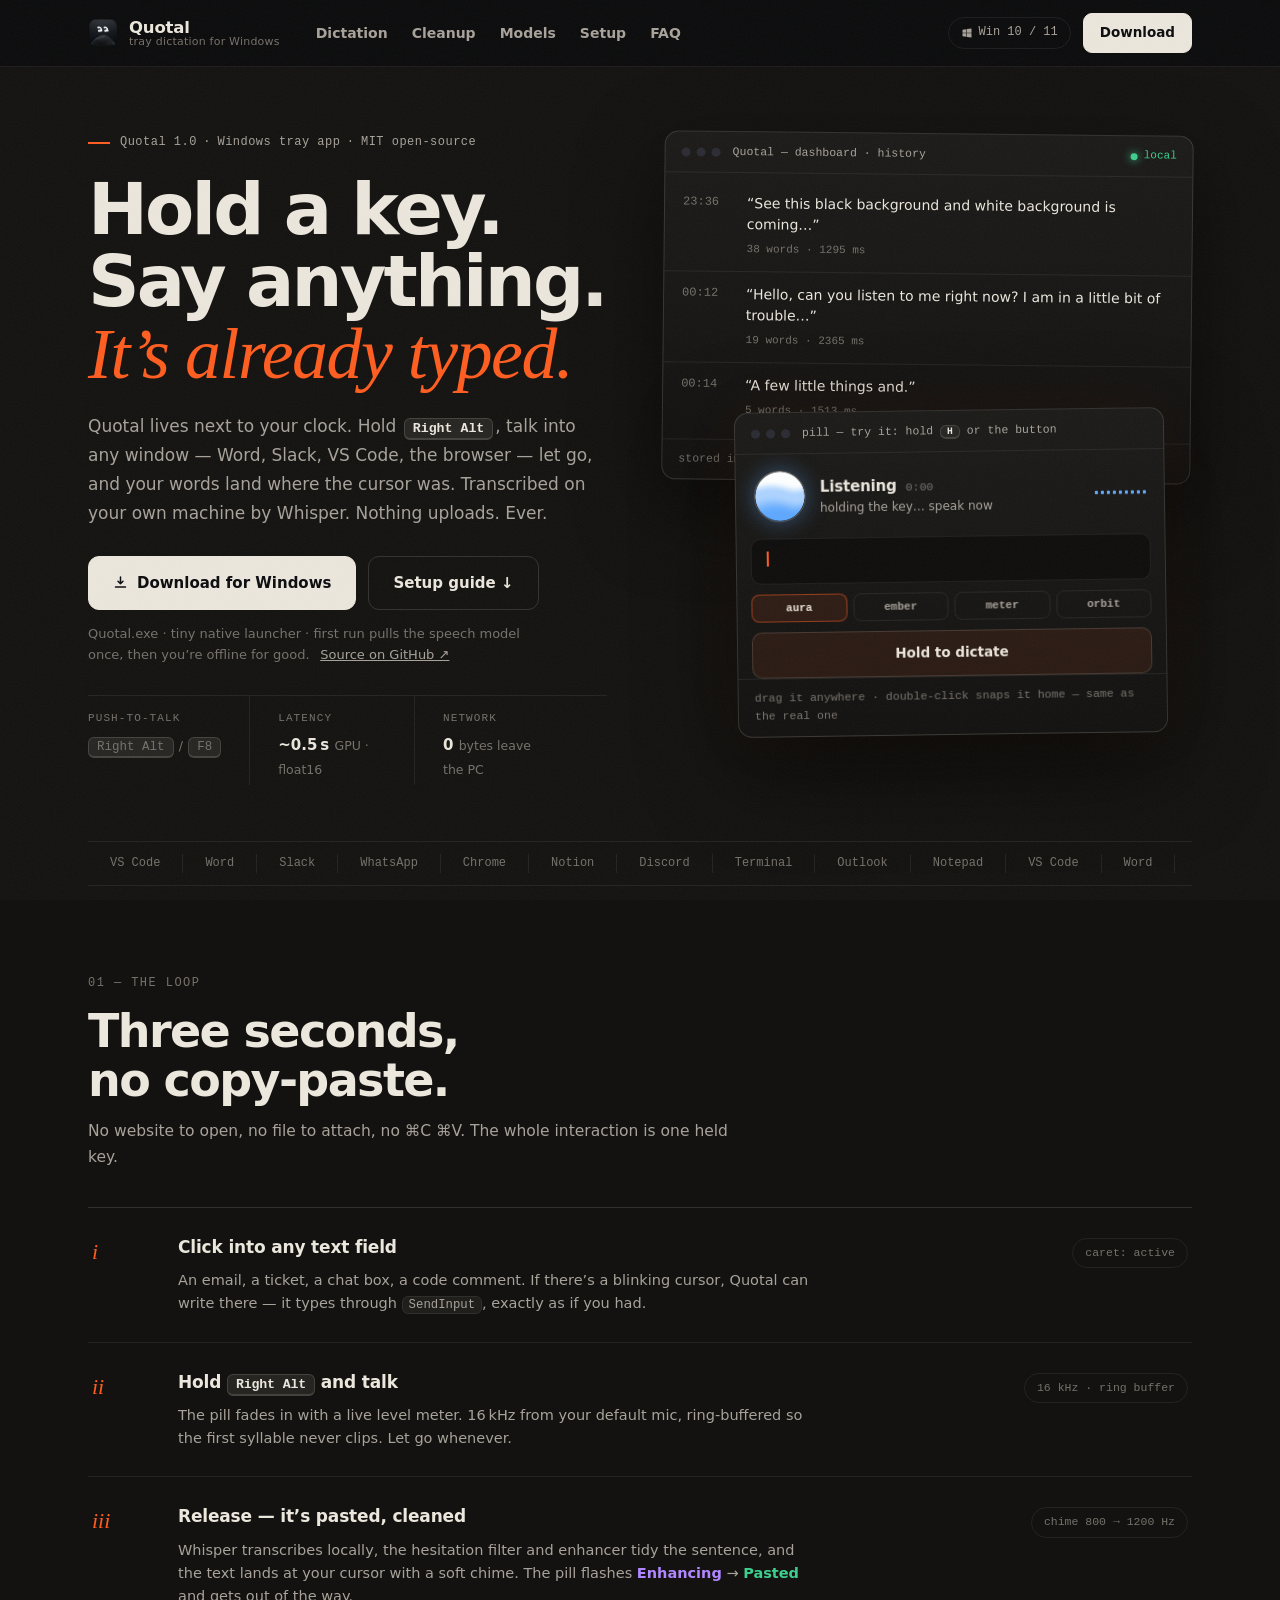
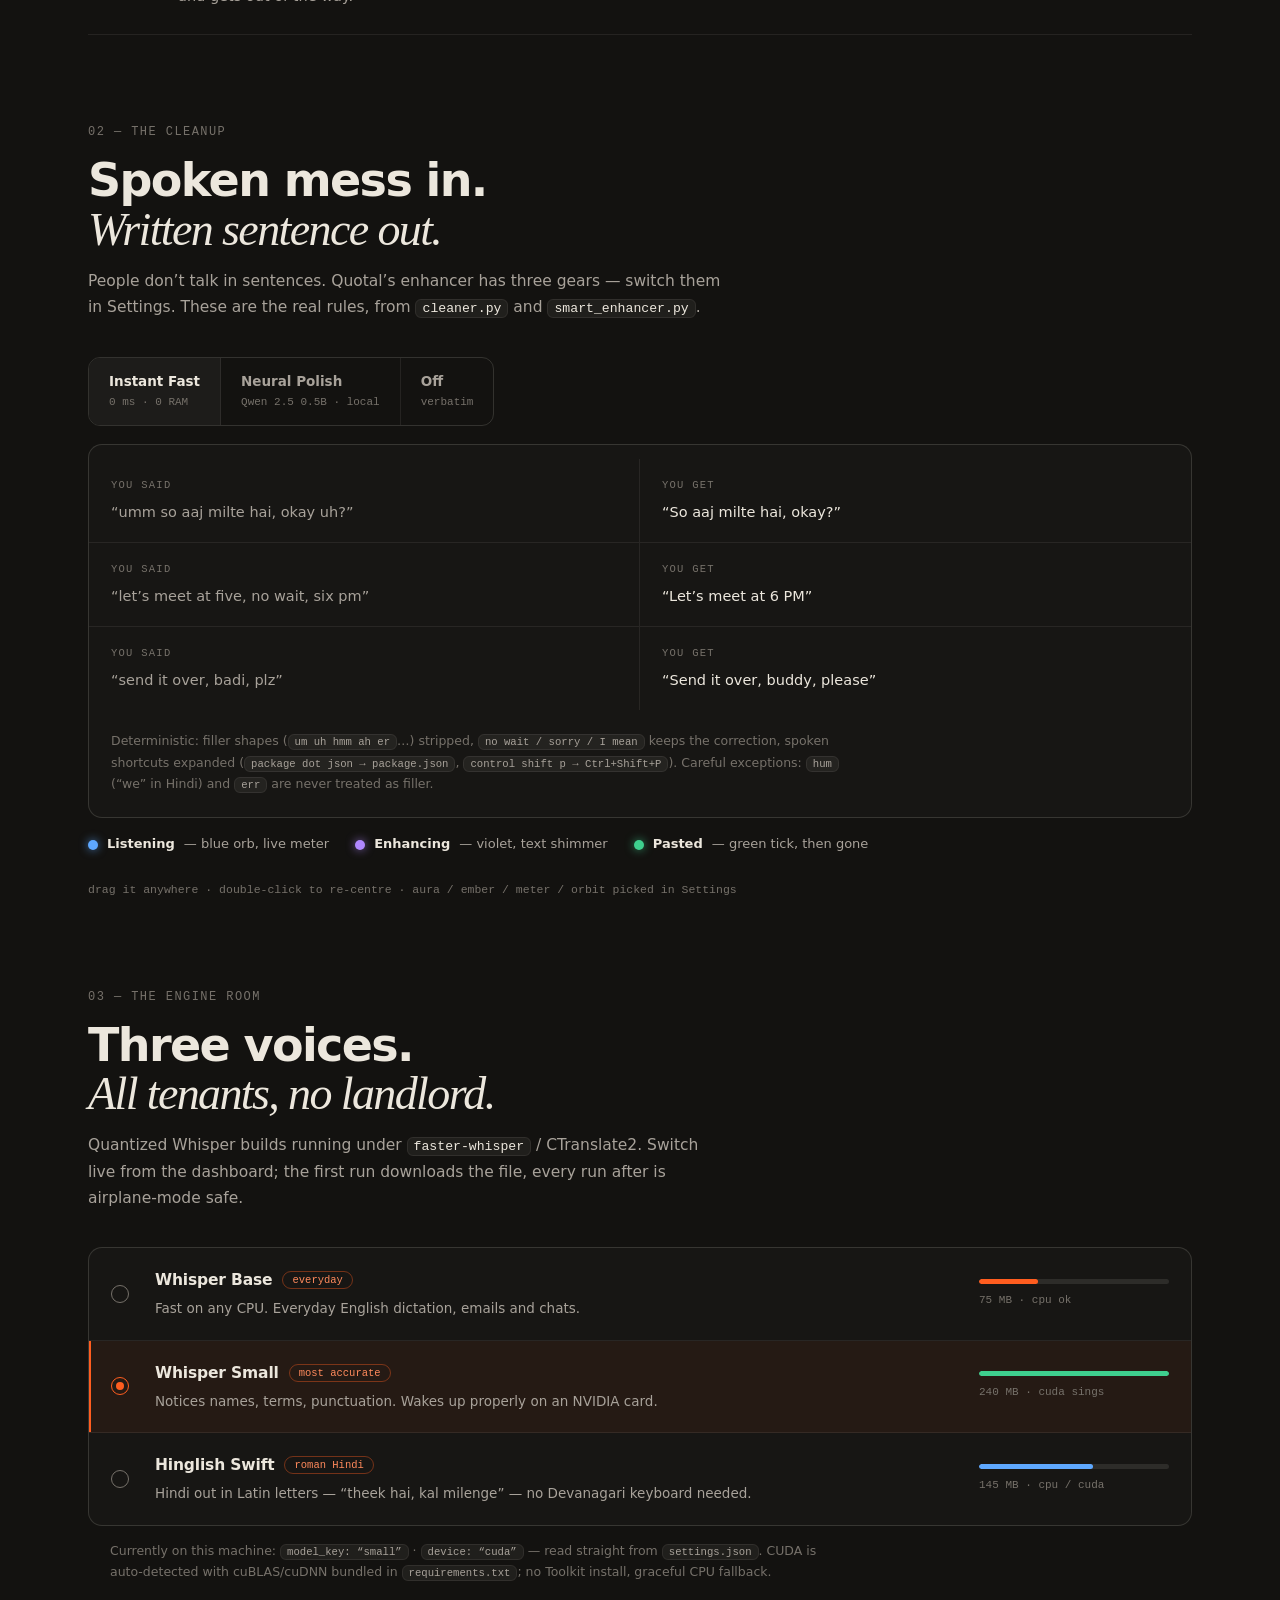
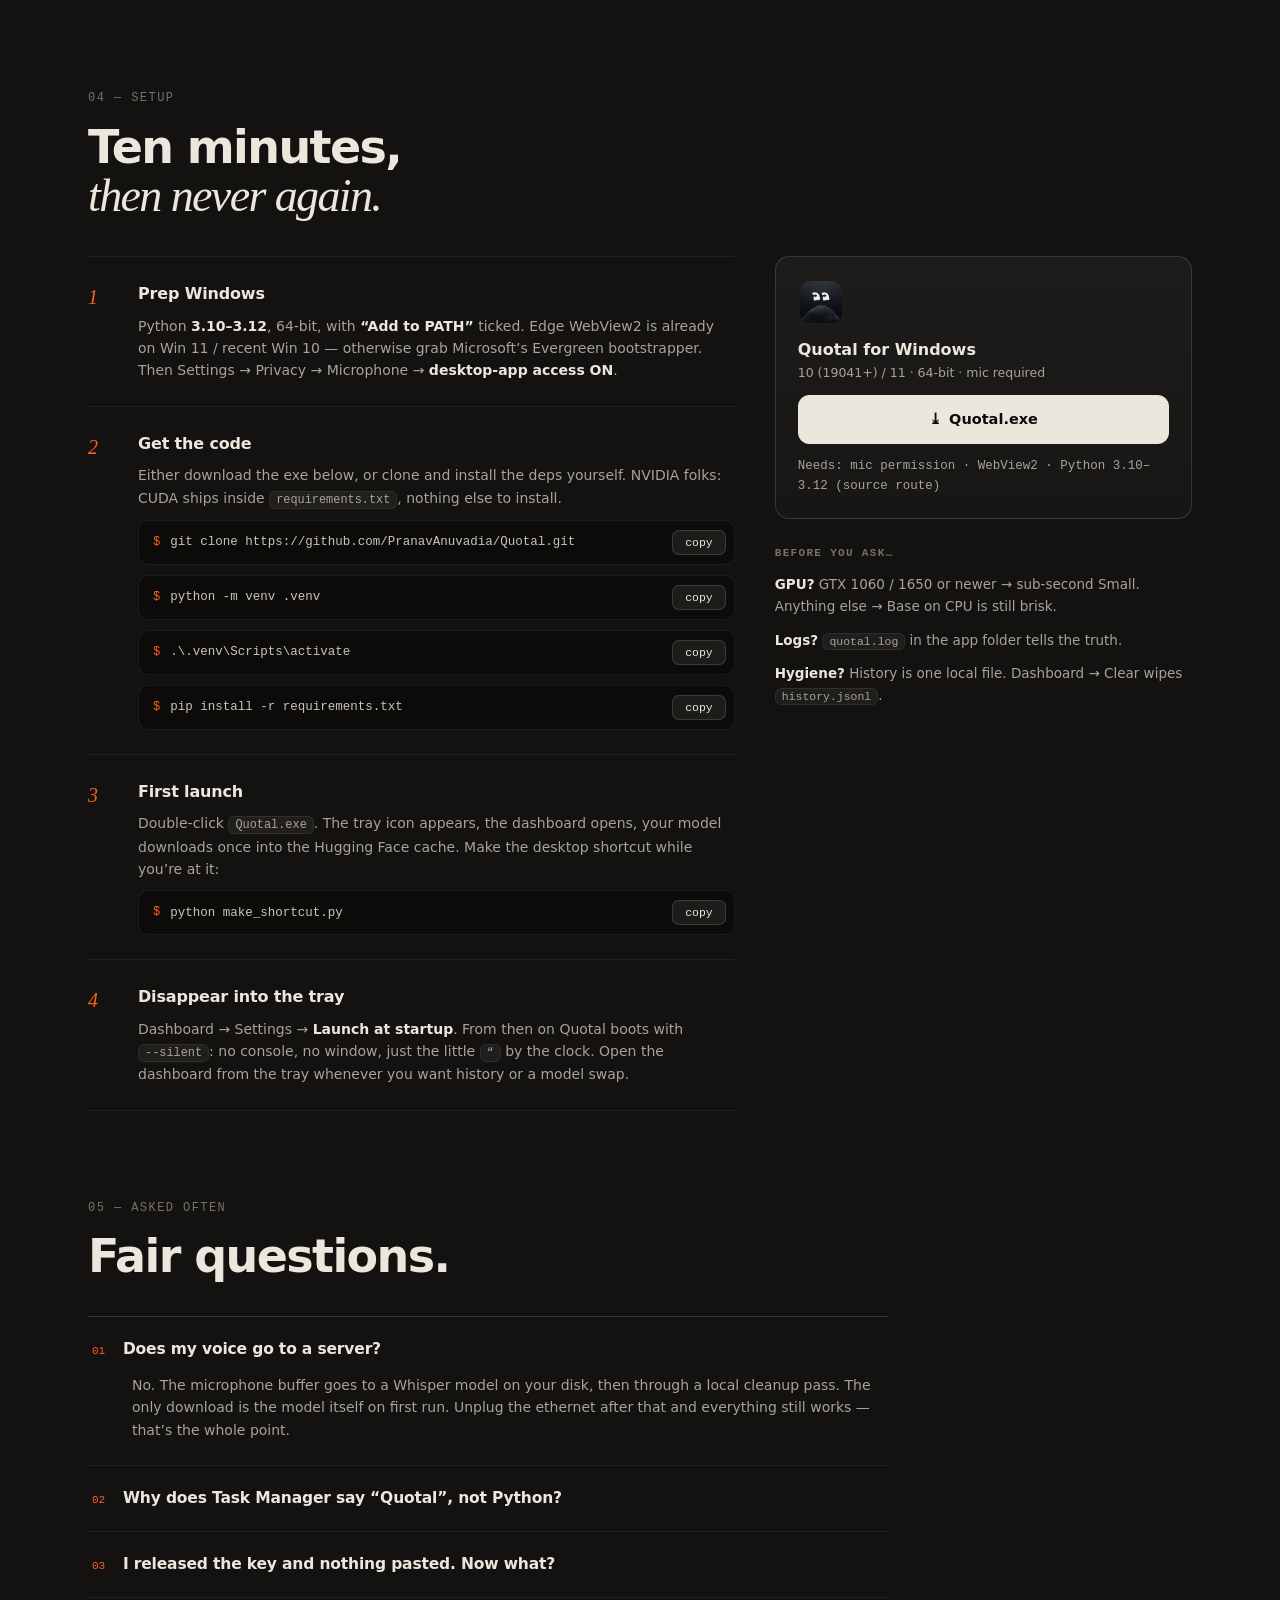
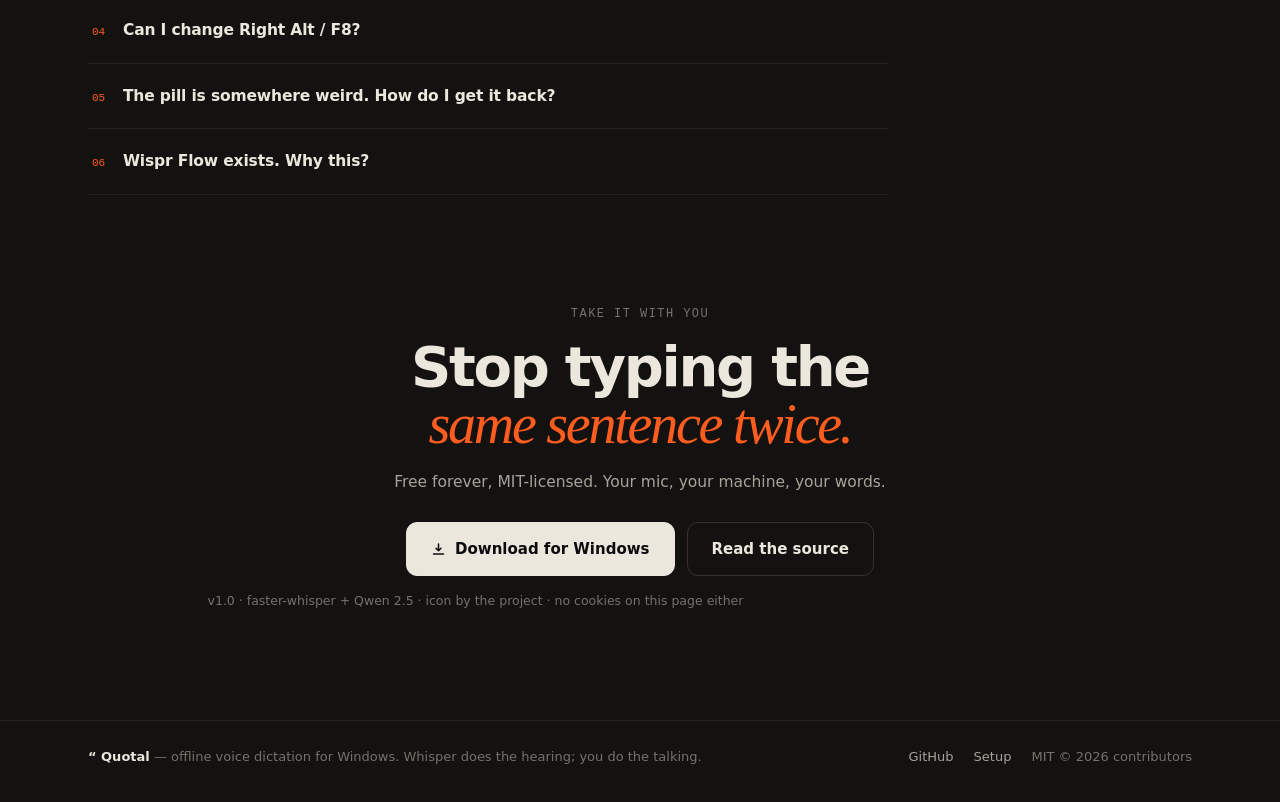
==== commit a283318b: "Add Light Mode with dynamic title bar, prune pills to Bloom & Wispr, and fix UI bleeding - Light Mod" ====
--- a/download-page/index.html
+++ b/download-page/index.html
@@ -78,8 +78,11 @@
 
       <figure class="win pill" id="pillWin">
         <figcaption class="titlebar"><span class="dots"><i></i><i></i><i></i></span><span class="t">pill &mdash; try it: hold <span class="key k-s">H</span> or the button</span></figcaption>
-        <div class="pill-body" data-state="listening" id="pillBody">
+        <div class="pill-body" data-state="listening" data-ptheme="aura" id="pillBody">
           <div class="orb" aria-hidden="true"><canvas id="orb" width="132" height="132"></canvas></div>
+          <div class="d-viz d-ember" aria-hidden="true"></div>
+          <div class="d-viz d-meter" aria-hidden="true"><i></i><i></i><i></i><i></i><i></i></div>
+          <div class="d-viz d-orbit" aria-hidden="true"><span class="r"></span><span class="c"></span></div>
           <div class="pill-mid">
             <p class="p-row"><strong id="pillTitle">Listening</strong><span class="p-timer" id="pillTimer">0:00</span></p>
             <p class="p-sub" id="pillSub">holding the key&hellip; speak now</p>
@@ -88,6 +91,9 @@
           <div class="p-done" id="pillDone" aria-hidden="true">&check;</div>
         </div>
         <p class="typed" aria-live="polite"><span id="typed"></span><span class="caret" aria-hidden="true"></span></p>
+        <div class="pt-switch" role="group" aria-label="Pill style">
+          <button class="on" data-pt="aura">aura</button><button data-pt="ember">ember</button><button data-pt="meter">meter</button><button data-pt="orbit">orbit</button>
+        </div>
         <button class="holdbtn" id="holdBtn">Hold to dictate</button>
         <p class="win-foot">drag it anywhere &middot; double-click snaps it home &mdash; same as the real one</p>
       </figure>
@@ -173,7 +179,7 @@
     <li><i class="d-b"></i><b>Listening</b> &mdash; blue orb, live meter</li>
     <li><i class="d-p"></i><b>Enhancing</b> &mdash; violet, text shimmer</li>
     <li><i class="d-g"></i><b>Pasted</b> &mdash; green tick, then gone</li>
-    <li class="drag">drag it anywhere &middot; double-click to re-centre &middot; position survives reboots</li>
+    <li class="drag">drag it anywhere &middot; double-click to re-centre &middot; aura / ember / meter / orbit picked in Settings</li>
   </ul>
 </section>
 
--- a/download-page/styles.css
+++ b/download-page/styles.css
@@ -1,14 +1,15 @@
-/* Quotal download page — editorial dark. Paper-ink on near-black, one violet, hairlines, serif italics. */
+/* Quotal download page — warm editorial dark. Same voice as the app: paper-ink, persimmon accent, hairlines, serif italics. */
 :root{
-  --bg:#0a0a0d;
-  --panel:#121217;
-  --panel2:#17171e;
-  --ink:#ece9e1;
-  --muted:#a19d92;
-  --faint:#6f6c64;
-  --line:rgba(236,233,225,.10);
-  --line2:rgba(236,233,225,.18);
-  --violet:#8b7cff;
+  --bg:#131210;
+  --panel:#171614;
+  --panel2:#1d1c1a;
+  --ink:#ece7dd;
+  --muted:#a8a29a;
+  --faint:#76716a;
+  --line:rgba(236,231,221,.08);
+  --line2:rgba(236,231,221,.15);
+  --violet:#ff5d1f;
+  --violet-ink:#ff8a5c;
   --blue:#5ea8ff;
   --purple:#b087ff;
   --green:#3ecf8e;
@@ -20,14 +21,15 @@
 *{box-sizing:border-box;margin:0;padding:0}
 html{scroll-behavior:smooth;scroll-padding-top:84px}
 body{background:var(--bg);color:var(--ink);font-family:var(--font);font-size:15.5px;line-height:1.6;-webkit-font-smoothing:antialiased;overflow-x:hidden}
-::selection{background:rgba(139,124,255,.4)}
+::selection{background:rgba(255,93,31,.35)}
 a{color:inherit}
-code{font-family:var(--mono);font-size:.85em;background:rgba(236,233,225,.07);border:1px solid var(--line);border-radius:6px;padding:1px 6px;white-space:nowrap}
+:focus-visible{outline:2px solid rgba(255,93,31,.7);outline-offset:2px;border-radius:6px}
+code{font-family:var(--mono);font-size:.85em;background:rgba(236,231,221,.06);border:1px solid var(--line);border-radius:6px;padding:1px 6px;white-space:nowrap}
 .wrap{max-width:1160px;margin:0 auto;padding:0 28px}
 .grain{position:fixed;inset:0;z-index:60;pointer-events:none;opacity:.055;background-image:url("data:image/svg+xml,%3Csvg xmlns='http://www.w3.org/2000/svg' width='140' height='140'%3E%3Cfilter id='n'%3E%3CfeTurbulence type='fractalNoise' baseFrequency='.9' numOctaves='2'/%3E%3C/filter%3E%3Crect width='140' height='140' filter='url(%23n)' opacity='.9'/%3E%3C/svg%3E")}
 
 /* ── keys & buttons ── */
-.key{font-family:var(--mono);font-size:.78em;font-weight:600;color:var(--ink);background:#1d1d24;border:1px solid var(--line2);border-bottom-width:2px;border-radius:6px;padding:2px 8px;white-space:nowrap}
+.key{font-family:var(--mono);font-size:.78em;font-weight:600;color:var(--ink);background:#262522;border:1px solid var(--line2);border-bottom-width:2px;border-radius:6px;padding:2px 8px;white-space:nowrap}
 .key.k-s{font-size:.85em;padding:0 6px}
 .btn-solid{display:inline-flex;align-items:center;gap:9px;background:var(--ink);color:#0c0c0f;font-weight:650;font-size:14.5px;border-radius:11px;padding:12px 20px;text-decoration:none;border:1px solid var(--ink);transition:transform .16s ease,background .16s ease;cursor:pointer}
 .btn-solid:hover{background:#fff;transform:translateY(-1px)}
@@ -80,7 +82,7 @@
 
 /* hero stage — overlapping windows */
 .hero-stage{position:relative;padding-bottom:26px}
-.win{background:linear-gradient(180deg,#14141a,#0e0e12);border:1px solid var(--line2);border-radius:var(--radius);box-shadow:0 30px 80px rgba(0,0,0,.55)}
+.win{background:linear-gradient(180deg,#1b1a18,#121110);border:1px solid var(--line2);border-radius:var(--radius);box-shadow:0 30px 80px rgba(0,0,0,.55)}
 .titlebar{display:flex;align-items:center;gap:12px;padding:11px 16px;border-bottom:1px solid var(--line);font-size:12px;color:var(--muted)}
 .dots{display:flex;gap:6px}
 .dots i{width:9px;height:9px;border-radius:50%;background:#2b2b33;display:block}
@@ -95,9 +97,9 @@
 .drow .dt{font-family:var(--mono);font-size:12px;color:var(--faint)}
 .drow p{font-size:14px;line-height:1.5}
 .drow .dm{display:block;grid-column:2;font-family:var(--mono);font-size:11px;color:var(--faint);margin-top:4px}
-.pill{position:relative;margin:-72px 26px 0 auto;width:min(430px,92%);transform:rotate(-.8deg);box-shadow:0 30px 90px rgba(0,0,0,.65),0 0 60px rgba(139,124,255,.08)}
+.pill{position:relative;margin:-72px 26px 0 auto;width:min(430px,92%);transform:rotate(-.8deg);box-shadow:0 30px 90px rgba(0,0,0,.65),0 0 60px rgba(255,93,31,.07)}
 .pill-body{display:flex;align-items:center;gap:14px;padding:16px 18px}
-.orb{width:52px;height:52px;border-radius:50%;overflow:hidden;flex-shrink:0;border:1px solid rgba(255,255,255,.22);box-shadow:0 0 22px rgba(139,124,255,.45)}
+.orb{width:52px;height:52px;border-radius:50%;overflow:hidden;flex-shrink:0;border:1px solid rgba(255,255,255,.22);box-shadow:0 0 22px rgba(94,168,255,.4)}
 .orb canvas{width:100%;height:100%;display:block}
 .pill-mid{min-width:0}
 .p-row{display:flex;align-items:baseline;gap:9px}
@@ -107,7 +109,7 @@
 .pill-body[data-state="enhancing"] .p-row strong{color:var(--purple)}
 .pill-body[data-state="done"] .p-row strong{color:var(--green)}
 .p-wave{display:flex;gap:3px;align-items:center;height:26px;margin-left:auto}
-.p-wave i{width:3px;height:9px;border-radius:99px;background:var(--violet);transform:scaleY(.4);display:block}
+.p-wave i{width:3px;height:9px;border-radius:99px;background:var(--pv,var(--blue));transform:scaleY(.4);display:block}
 .pill-body[data-state="enhancing"] .p-wave i{animation:wv .7s ease-in-out infinite}
 .pill-body[data-state="enhancing"] .p-wave i:nth-child(2n){animation-delay:.12s}
 .pill-body[data-state="enhancing"] .p-wave i:nth-child(3n){animation-delay:.24s}
@@ -115,13 +117,13 @@
 .p-done{display:none;width:32px;height:32px;border-radius:50%;border:1px solid rgba(62,207,142,.55);background:rgba(62,207,142,.1);color:var(--green);font-weight:800;margin-left:auto;align-items:center;justify-content:center}
 .pill-body[data-state="done"] .p-wave{display:none}
 .pill-body[data-state="done"] .p-done{display:flex}
-.typed{min-height:46px;margin:0 14px 10px;background:#0a0a0e;border:1px solid var(--line);border-radius:10px;padding:10px 13px;font-size:13.5px;line-height:1.55;color:var(--ink)}
+.typed{min-height:46px;margin:0 14px 10px;background:#0e0d0c;border:1px solid var(--line);border-radius:10px;padding:10px 13px;font-size:13.5px;line-height:1.55;color:var(--ink)}
 .typed:empty::before{content:"release the key — the sentence lands here";color:var(--faint)}
 .caret{display:inline-block;width:2px;height:15px;background:var(--violet);vertical-align:-2px;margin-left:2px;animation:blink 1.1s steps(1) infinite}
 @keyframes blink{50%{opacity:0}}
-.holdbtn{margin:0 14px;width:calc(100% - 28px);border:1px solid var(--line2);background:rgba(139,124,255,.08);color:var(--ink);border-radius:10px;padding:11px;font:inherit;font-weight:700;font-size:13.5px;cursor:pointer;transition:background .15s,transform .1s;user-select:none;-webkit-user-select:none;touch-action:none}
-.holdbtn:hover{background:rgba(139,124,255,.14)}
-.holdbtn.held,.holdbtn:active{background:rgba(139,124,255,.22);transform:scale(.99)}
+.holdbtn{margin:0 14px;width:calc(100% - 28px);border:1px solid var(--line2);background:rgba(255,93,31,.09);color:var(--ink);border-radius:10px;padding:11px;font:inherit;font-weight:700;font-size:13.5px;cursor:pointer;transition:background .15s,transform .1s;user-select:none;-webkit-user-select:none;touch-action:none}
+.holdbtn:hover{background:rgba(255,93,31,.15)}
+.holdbtn.held,.holdbtn:active{background:rgba(255,93,31,.24);transform:scale(.99)}
 
 /* ticker */
 .ticker{margin-top:56px;border-top:1px solid var(--line);border-bottom:1px solid var(--line);overflow:hidden}
@@ -183,15 +185,15 @@
 .mrow > *{min-width:0}
 .mrow:last-child{border-bottom:0}
 .mrow:hover{background:rgba(236,233,225,.02)}
-.mrow.on{background:rgba(139,124,255,.06);box-shadow:inset 2px 0 0 var(--violet)}
-.mradio{width:18px;height:18px;border-radius:50%;border:1.5px solid var(--faint);position:relative;flex-shrink:0}
+.mrow.on{background:rgba(255,93,31,.06);box-shadow:inset 2px 0 0 var(--violet)}
+.mradio{width:18px;height:18px;border-radius:50%;border:1.5px solid var(--faint);display:grid;place-items:center;flex-shrink:0}
 .mrow.on .mradio{border-color:var(--violet)}
-.mrow.on .mradio::after{content:"";position:absolute;inset:3px;border-radius:50%;background:var(--violet)}
+.mrow.on .mradio::after{content:"";width:8px;height:8px;border-radius:50%;background:var(--violet);display:block}
 .m-main strong{font-size:15.5px;letter-spacing:-.01em}
-.m-tag{font-family:var(--mono);font-size:10.5px;color:var(--violet);border:1px solid rgba(139,124,255,.4);border-radius:99px;padding:2px 9px;margin-left:10px;vertical-align:2px;white-space:nowrap}
+.m-tag{font-family:var(--mono);font-size:10.5px;color:var(--violet-ink);border:1px solid rgba(255,93,31,.4);border-radius:99px;padding:2px 9px;margin-left:10px;vertical-align:2px;white-space:nowrap}
 .m-desc{display:block;color:var(--muted);font-size:13.5px;margin-top:5px}
 .m-meta{display:flex;flex-direction:column;gap:8px}
-.m-size{height:5px;border-radius:99px;background:rgba(236,233,225,.1);overflow:hidden;display:block}
+.m-size{height:5px;border-radius:99px;background:rgba(236,231,221,.1);overflow:hidden;display:block}
 .m-size i{display:block;height:100%;background:var(--violet);border-radius:99px}
 .mrow[data-model="small"] .m-size i{background:var(--green)}
 .mrow[data-model="hinglish"] .m-size i{background:var(--blue)}
@@ -207,9 +209,9 @@
 .setup-steps h3{font-size:16px;margin-bottom:8px;letter-spacing:-.01em}
 .setup-steps p{color:var(--muted);font-size:14px}
 .setup-steps p b{color:var(--ink)}
-.cmd{display:flex;align-items:center;gap:10px;background:#08080b;border:1px solid var(--line);border-radius:10px;padding:9px 8px 9px 14px;margin-top:10px;overflow:hidden;min-width:0}
+.cmd{display:flex;align-items:center;gap:10px;background:#0c0b0a;border:1px solid var(--line);border-radius:10px;padding:9px 8px 9px 14px;margin-top:10px;overflow:hidden;min-width:0}
 .cmd::before{content:"$";font-family:var(--mono);font-size:12px;color:var(--violet);flex-shrink:0}
-.cmd code{flex:1;min-width:0;background:none;border:0;padding:0;color:#c9c5ba;font-size:12.5px;white-space:nowrap;overflow:hidden;text-overflow:ellipsis}
+.cmd code{flex:1;min-width:0;background:none;border:0;padding:0;color:#c9c4b8;font-size:12.5px;white-space:nowrap;overflow:hidden;text-overflow:ellipsis}
 .cmd button{background:var(--panel2);border:1px solid var(--line2);color:var(--ink);border-radius:7px;padding:5px 12px;font-size:11.5px;font-family:var(--mono);cursor:pointer;flex-shrink:0}
 .cmd button:hover{border-color:var(--violet)}
 .setup-side{position:sticky;top:90px}
@@ -246,6 +248,32 @@
 .foot-r a:hover{color:var(--ink)}
 .toast{position:fixed;left:50%;bottom:28px;transform:translate(-50%,16px);opacity:0;background:#1c1c22;border:1px solid var(--line2);color:var(--ink);font-size:13px;font-family:var(--mono);padding:10px 18px;border-radius:10px;transition:.25s;pointer-events:none;z-index:80}
 .toast.show{opacity:1;transform:translate(-50%,0)}
+
+/* ── hero pill theme switcher (mirrors the real pill styles) ── */
+.pt-switch{display:flex;gap:6px;margin:0 14px 10px}
+.pt-switch button{flex:1;background:transparent;border:1px solid var(--line);color:var(--muted);font-family:var(--mono);font-size:11px;font-weight:600;padding:7px 4px;border-radius:8px;cursor:pointer;transition:border-color .15s,color .15s,background .15s}
+.pt-switch button:hover{color:var(--ink);border-color:var(--line2)}
+.pt-switch button.on{color:var(--ink);border-color:rgba(255,93,31,.5);background:rgba(255,93,31,.1)}
+.pill-body{--pv:#5ea8ff}
+.pill-body[data-ptheme="ember"]{--pv:#f59e0b}
+.pill-body[data-ptheme="meter"]{--pv:#22d3ee}
+.pill-body[data-ptheme="orbit"]{--pv:#c084fc}
+.d-viz{display:none;width:52px;height:52px;flex-shrink:0;position:relative}
+.pill-body[data-ptheme="ember"] .orb,.pill-body[data-ptheme="meter"] .orb,.pill-body[data-ptheme="orbit"] .orb{display:none}
+.pill-body[data-ptheme="ember"] .d-ember{display:grid;place-items:center}
+.pill-body[data-ptheme="meter"] .d-meter{display:flex}
+.pill-body[data-ptheme="orbit"] .d-orbit{display:block}
+.pill-body[data-ptheme="meter"] .p-wave,.pill-body[data-ptheme="orbit"] .p-wave{display:none}
+.d-ember::before{content:"";position:absolute;inset:4px;border-radius:50%;border:1px solid var(--pv);opacity:.55}
+.d-ember::after{content:"";width:16px;height:16px;border-radius:50%;background:radial-gradient(circle at 35% 30%,#fff8,var(--pv) 60%);box-shadow:0 0 12px var(--pv);animation:pvb 1.8s ease-in-out infinite}
+@keyframes pvb{0%,100%{transform:scale(1)}50%{transform:scale(1.15)}}
+.d-meter{align-items:center;justify-content:center;gap:4px}
+.d-meter i{width:5px;height:70%;border-radius:3px;background:linear-gradient(180deg,#fff6,var(--pv));box-shadow:0 0 6px var(--pv);animation:pvw .9s ease-in-out infinite}
+.d-meter i:nth-child(2){animation-delay:.15s}.d-meter i:nth-child(3){animation-delay:.3s}.d-meter i:nth-child(4){animation-delay:.45s}.d-meter i:nth-child(5){animation-delay:.6s}
+@keyframes pvw{0%,100%{transform:scaleY(.3)}50%{transform:scaleY(1)}}
+.d-orbit .r{position:absolute;inset:4px;border-radius:50%;border:2px solid rgba(255,255,255,.14);border-top-color:var(--pv);animation:pvs 1.1s linear infinite}
+.d-orbit .c{position:absolute;left:50%;top:50%;width:10px;height:10px;border-radius:50%;background:var(--pv);box-shadow:0 0 10px var(--pv);transform:translate(-50%,-50%)}
+@keyframes pvs{to{transform:rotate(360deg)}}
 
 /* reveal — hidden only when JS is running; content is visible without JS */
 .reveal{opacity:1;transform:none}
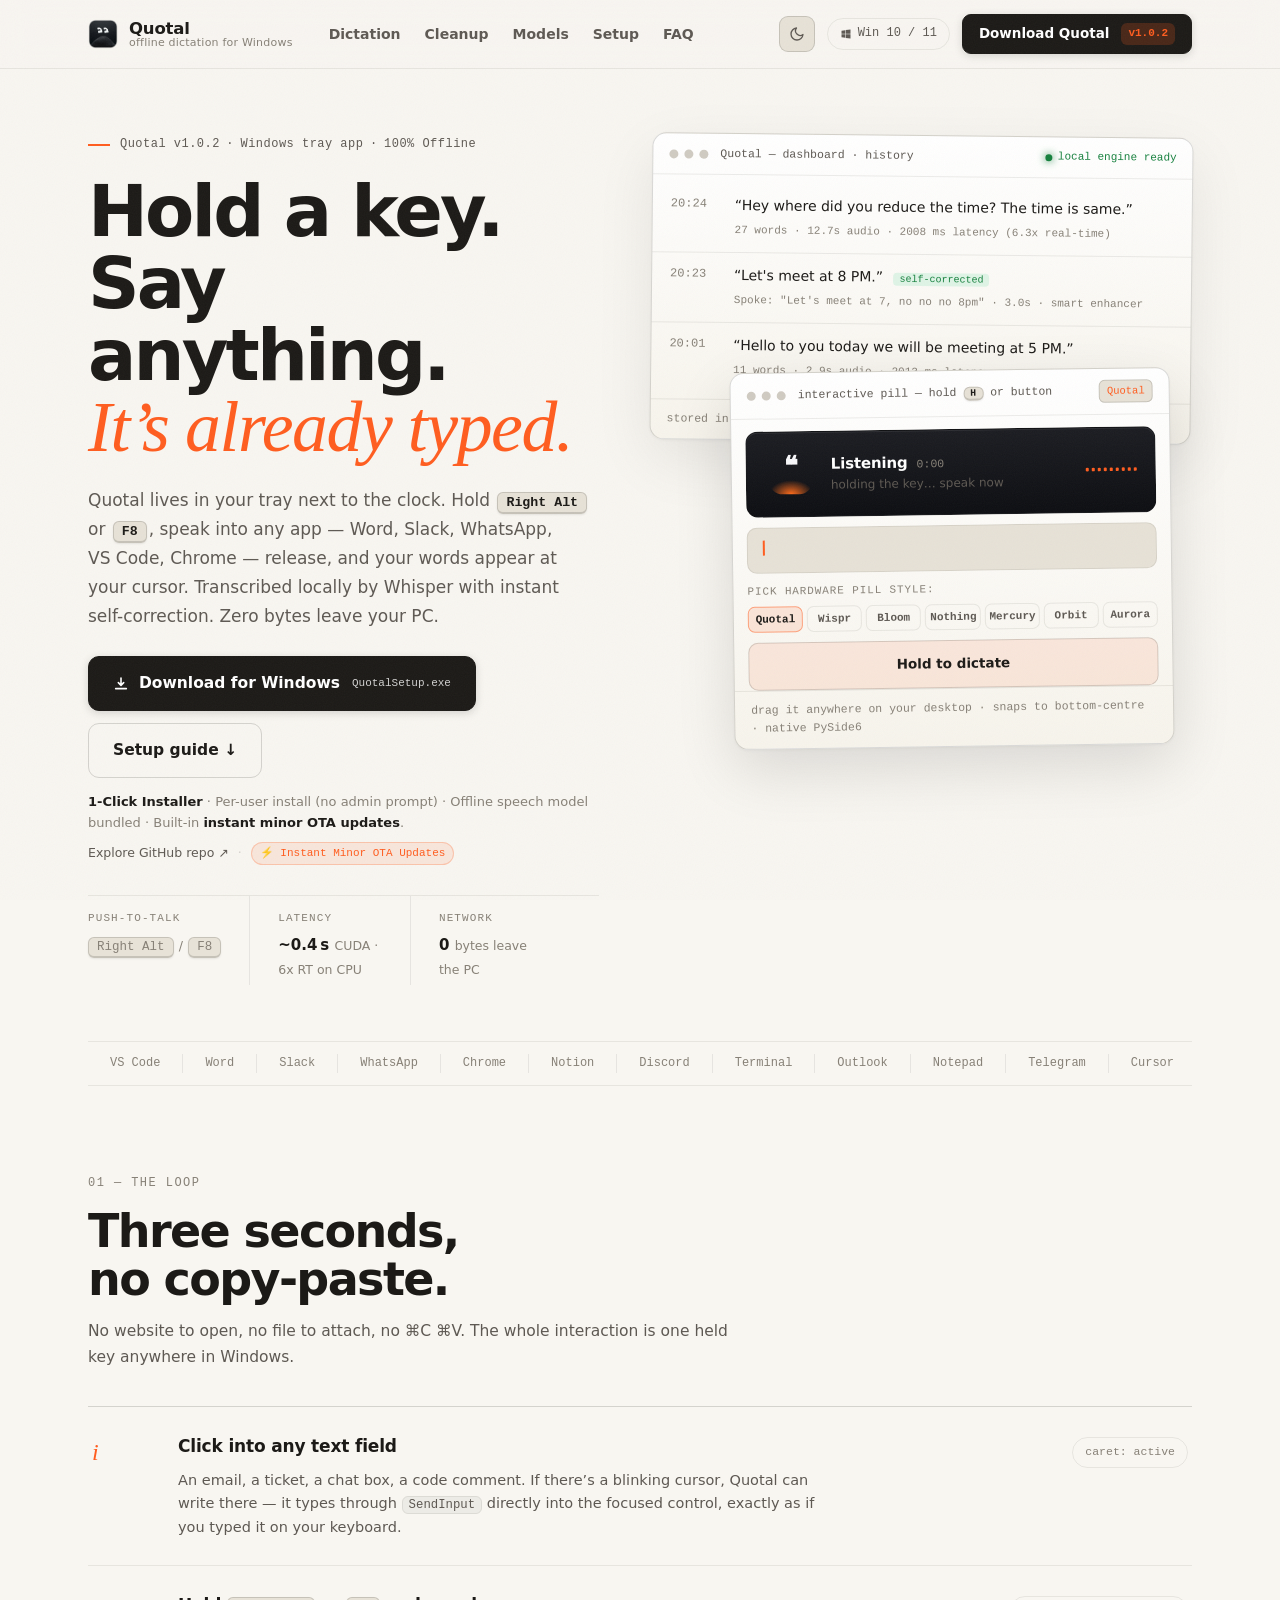
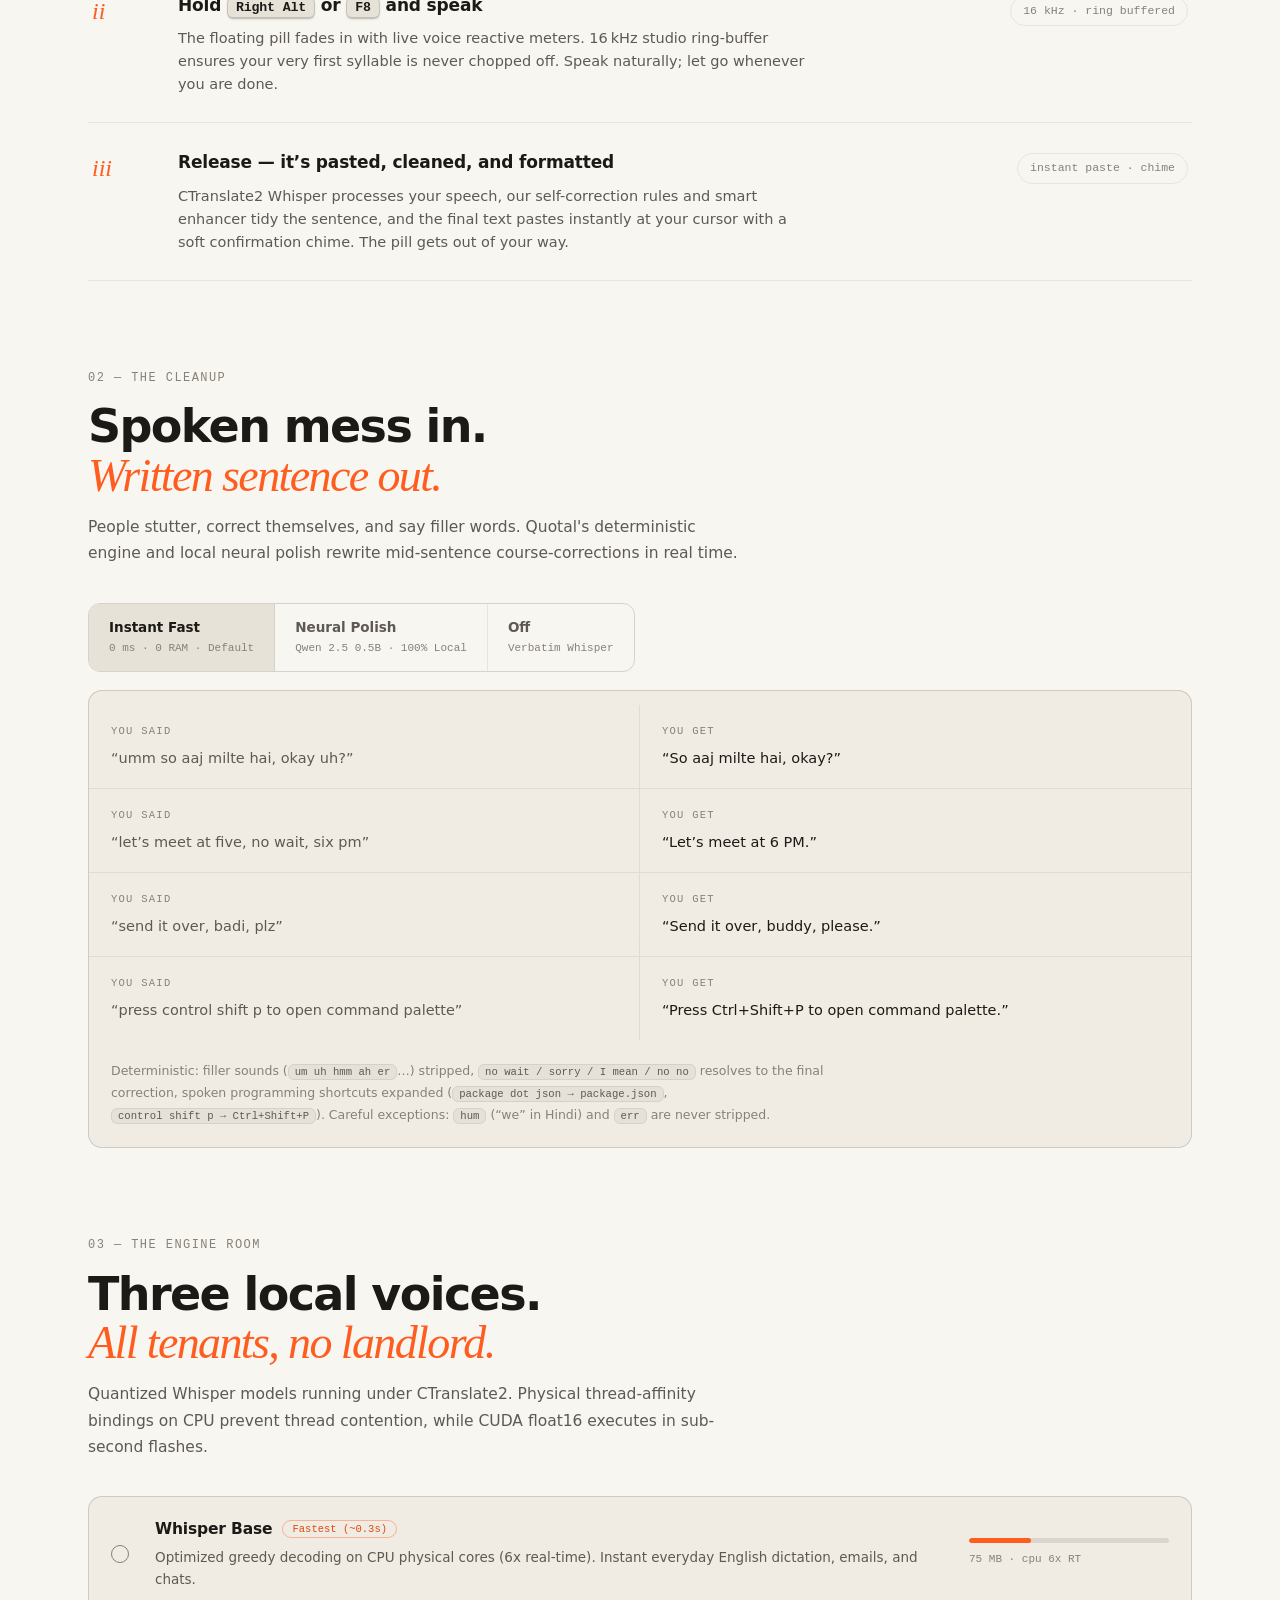
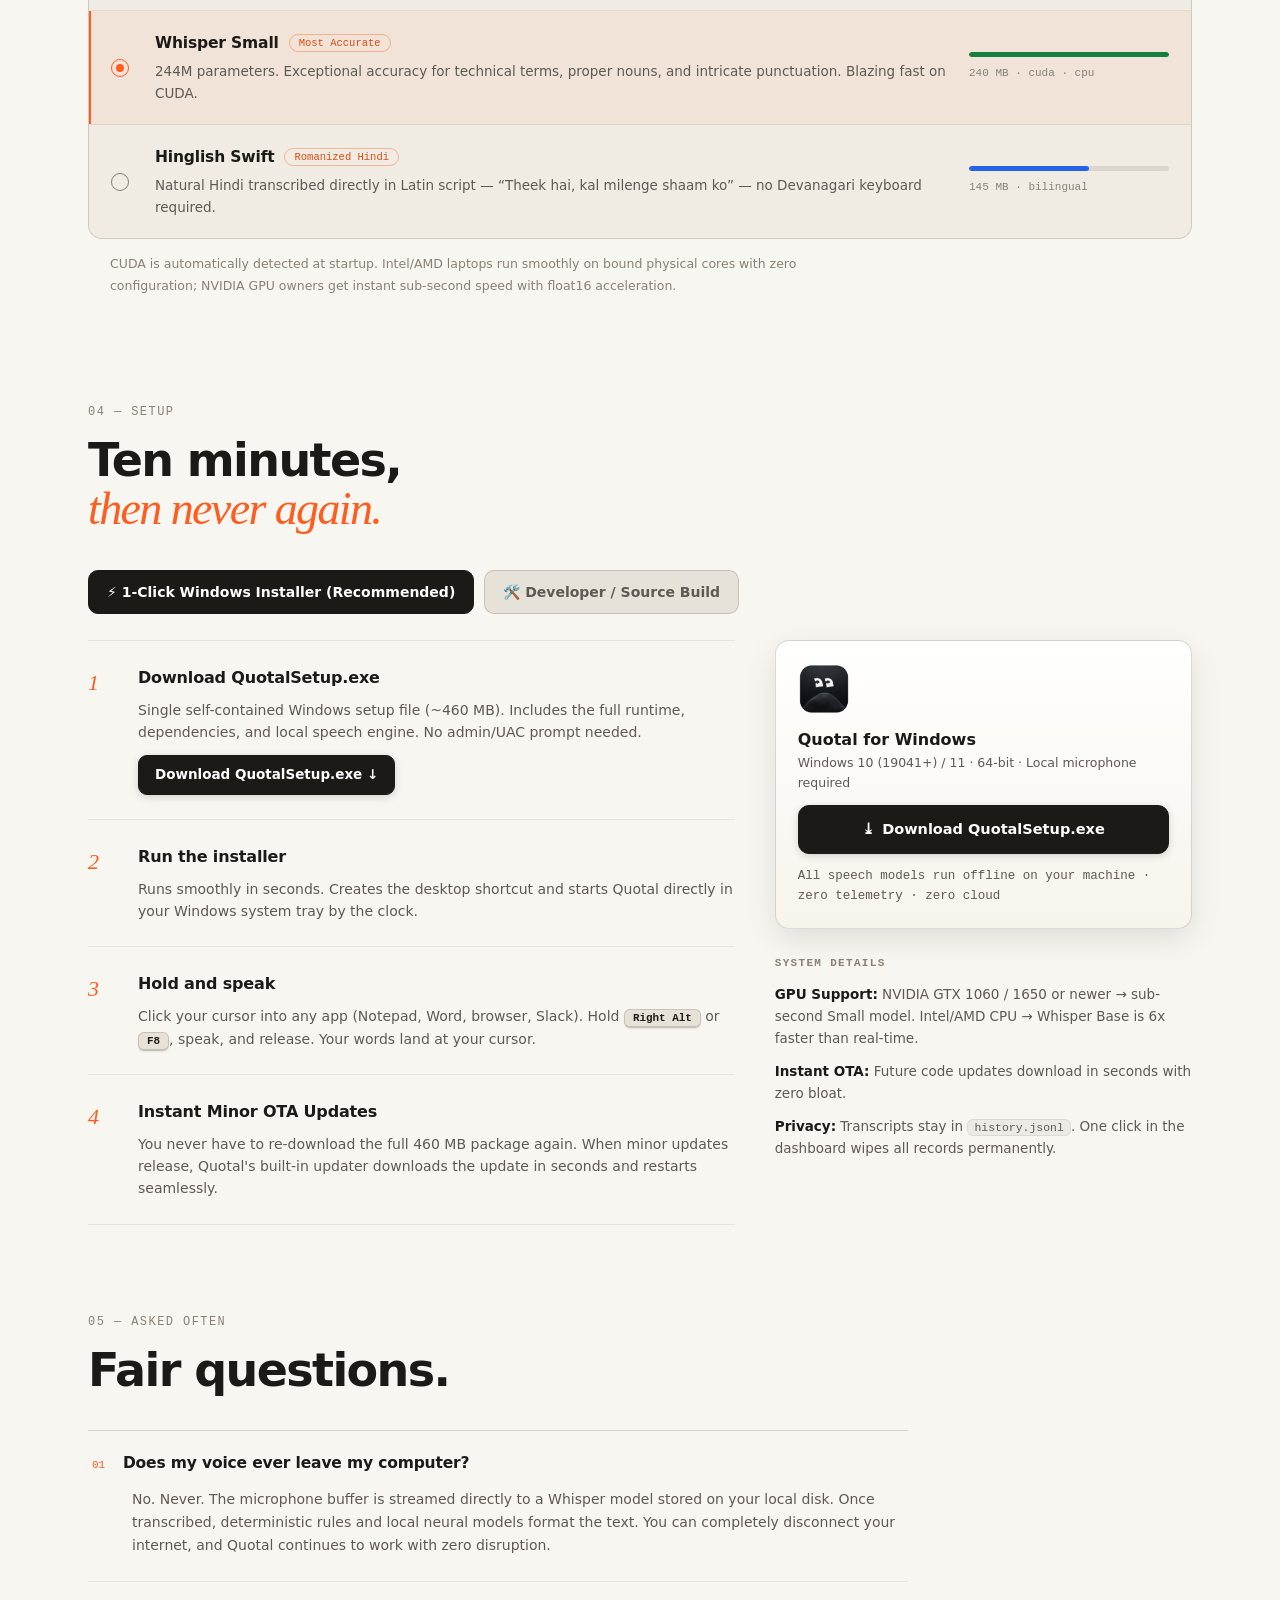
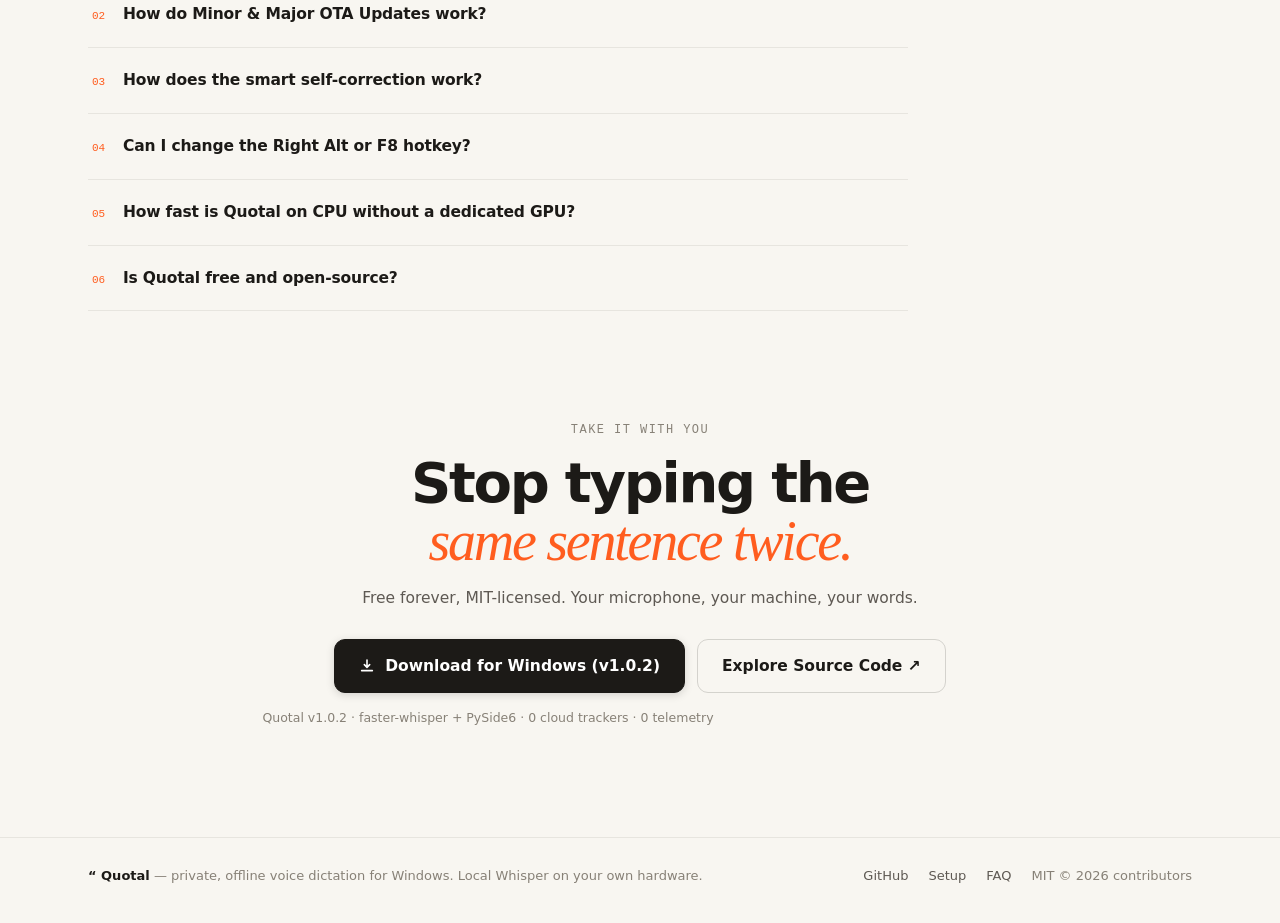
==== commit bbaa013c: "feat: Real-time streaming ASR, Parakeet v3 offline engine, 12 overlay pills & redesigned models UI S" ====
--- a/download-page/index.html
+++ b/download-page/index.html
@@ -1,10 +1,10 @@
 <!DOCTYPE html>
-<html lang="en">
+<html lang="en" data-theme="dark">
 <head>
 <meta charset="UTF-8">
 <meta name="viewport" content="width=device-width, initial-scale=1">
 <title>Quotal — Hold a key, say it, it's typed. Offline dictation for Windows.</title>
-<meta name="description" content="Quotal is a small Windows tray app that turns your voice into pasted text anywhere your cursor blinks. Local Whisper, no cloud, Right Alt to talk.">
+<meta name="description" content="Quotal is a private Windows tray app that turns your voice into pasted text anywhere your cursor blinks. Local Whisper, zero cloud, Right Alt to talk, instant self-correction.">
 <link rel="icon" type="image/png" href="assets/quotal_icon.png">
 <link rel="stylesheet" href="styles.css">
 </head>
@@ -17,7 +17,7 @@
   <div class="wrap nav-in">
     <a class="wordmark" href="#top" aria-label="Quotal home">
       <img src="assets/quotal_icon.png" alt="" width="30" height="30">
-      <span class="wm-t">Quotal<em>tray dictation for Windows</em></span>
+      <span class="wm-t">Quotal<em>offline dictation for Windows</em></span>
     </a>
     <nav class="nav-links">
       <a href="#dictation">Dictation</a>
@@ -27,17 +27,28 @@
       <a href="#faq">FAQ</a>
     </nav>
     <div class="nav-r">
+      <button class="theme-toggle" id="themeToggle" aria-label="Toggle light or dark theme" title="Toggle Light / Dark mode">
+        <svg class="sun-icon" viewBox="0 0 24 24" width="16" height="16" fill="none" stroke="currentColor" stroke-width="2" stroke-linecap="round" stroke-linejoin="round" aria-hidden="true"><circle cx="12" cy="12" r="5"/><path d="M12 1v2M12 21v2M4.22 4.22l1.42 1.42M18.36 18.36l1.42 1.42M1 12h2M21 12h2M4.22 19.78l1.42-1.42M18.36 5.64l1.42-1.42"/></svg>
+        <svg class="moon-icon" viewBox="0 0 24 24" width="16" height="16" fill="none" stroke="currentColor" stroke-width="2" stroke-linecap="round" stroke-linejoin="round" aria-hidden="true"><path d="M21 12.79A9 9 0 1 1 11.21 3 7 7 0 0 0 21 12.79z"/></svg>
+      </button>
       <span class="win-tag" title="Windows 10 build 19041+ and Windows 11, 64-bit">
         <svg viewBox="0 0 24 24" width="12" height="12" fill="currentColor" aria-hidden="true"><path d="M3 5.5 10.5 4.4v7.1H3zM11.6 4.2 21 2.8v8.7h-9.4zM3 12.5h7.5v7.1L3 18.5zM11.6 12.5H21v8.7l-9.4-1.4z"/></svg>
         Win 10 / 11
       </span>
-      <a class="btn-solid btn-s" href="https://github.com/PranavAnuvadia/Quotal/releases" data-dl>Download</a>
+      <a class="btn-solid btn-s dl-action-btn" href="https://github.com/PranavAnuvadia/Quotal/releases" data-dl>
+        <span class="btn-label">Download Quotal</span>
+        <span class="btn-badge">v1.0.2</span>
+      </a>
     </div>
     <button class="burger" id="burger" aria-label="Open menu" aria-expanded="false">—</button>
   </div>
   <nav class="mnav" id="mnav">
-    <a href="#dictation">Dictation</a><a href="#cleanup">Cleanup</a><a href="#models">Models</a><a href="#setup">Setup</a><a href="#faq">FAQ</a>
-    <a class="btn-solid" href="https://github.com/PranavAnuvadia/Quotal/releases" data-dl>Download Quotal</a>
+    <a href="#dictation">Dictation</a>
+    <a href="#cleanup">Cleanup</a>
+    <a href="#models">Models</a>
+    <a href="#setup">Setup</a>
+    <a href="#faq">FAQ</a>
+    <a class="btn-solid dl-action-btn" href="https://github.com/PranavAnuvadia/Quotal/releases" data-dl>Download Quotal</a>
   </nav>
 </header>
 
@@ -47,63 +58,130 @@
 <section class="wrap hero">
   <div class="hero-grid">
     <div class="hero-copy">
-      <p class="eyebrow"><span class="tick"></span>Quotal 1.0&ensp;·&ensp;Windows tray app&ensp;·&ensp;MIT open-source</p>
+      <p class="eyebrow"><span class="tick"></span>Quotal v1.0.2&ensp;·&ensp;Windows tray app&ensp;·&ensp;100% Offline</p>
       <h1>Hold a key.<br>Say anything.<br><em>It&rsquo;s already typed.</em></h1>
-      <p class="lede">Quotal lives next to your clock. Hold <span class="key">Right Alt</span>, talk into any window &mdash; Word, Slack, VS&nbsp;Code, the browser &mdash; let go, and your words land where the cursor was. Transcribed on your own machine by Whisper. Nothing uploads. Ever.</p>
+      <p class="lede">Quotal lives in your tray next to the clock. Hold <span class="key">Right Alt</span> or <span class="key">F8</span>, speak into any app &mdash; Word, Slack, WhatsApp, VS&nbsp;Code, Chrome &mdash; release, and your words appear at your cursor. Transcribed locally by Whisper with instant self-correction. Zero bytes leave your PC.</p>
+      
       <div class="dl-row">
-        <a class="btn-solid btn-l" href="https://github.com/PranavAnuvadia/Quotal/releases" data-dl>
-          <svg viewBox="0 0 24 24" width="15" height="15" fill="none" stroke="currentColor" stroke-width="2.4" stroke-linecap="round" stroke-linejoin="round" aria-hidden="true"><path d="M12 3v11m0 0 4-4m-4 4-4-4M4 19h16"/></svg>
-          Download for Windows
+        <a class="btn-solid btn-l dl-action-btn" id="hero-dl-btn" href="https://github.com/PranavAnuvadia/Quotal/releases" data-dl>
+          <svg viewBox="0 0 24 24" width="16" height="16" fill="none" stroke="currentColor" stroke-width="2.4" stroke-linecap="round" stroke-linejoin="round" aria-hidden="true"><path d="M12 3v11m0 0 4-4m-4 4-4-4M4 19h16"/></svg>
+          <span class="dl-btn-text">Download for Windows</span>
+          <span class="dl-tag-sub">QuotalSetup.exe</span>
         </a>
         <a class="btn-line btn-l" href="#setup">Setup guide&nbsp;&darr;</a>
       </div>
-      <p class="dl-meta">Quotal.exe &middot; tiny native launcher &middot; first run pulls the speech model once, then you&rsquo;re offline for good. &ensp;<a href="https://github.com/PranavAnuvadia/Quotal" target="_blank" rel="noopener">Source on GitHub &nearr;</a></p>
+
+      <div class="dl-meta-box">
+        <p class="dl-meta">
+          <strong>1-Click Installer</strong> &middot; Per-user install (no admin prompt) &middot; Offline speech model bundled &middot; Built-in <strong>instant minor OTA updates</strong>.
+        </p>
+        <p class="dl-sub-links">
+          <a href="https://github.com/PranavAnuvadia/Quotal" target="_blank" rel="noopener">Explore GitHub repo &nearr;</a>
+          <span class="dot-sep">&middot;</span>
+          <span class="ota-pill">⚡ Instant Minor OTA Updates</span>
+        </p>
+      </div>
+
       <dl class="vitals">
         <div><dt>push-to-talk</dt><dd><span class="key">Right Alt</span> <span class="or">/</span> <span class="key">F8</span></dd></div>
-        <div><dt>latency</dt><dd class="num">~0.5&thinsp;s <span>GPU &middot; float16</span></dd></div>
+        <div><dt>latency</dt><dd class="num">~0.4&thinsp;s <span>CUDA &middot; 6x RT on CPU</span></dd></div>
         <div><dt>network</dt><dd class="num">0 <span>bytes leave the PC</span></dd></div>
       </dl>
     </div>
 
-    <div class="hero-stage" aria-label="Live illustration of the Quotal pill and dashboard">
+    <div class="hero-stage" aria-label="Live interactive demonstration of the Quotal pill and dashboard">
       <figure class="win dash">
-        <figcaption class="titlebar"><span class="dots"><i></i><i></i><i></i></span><span class="t">Quotal &mdash; dashboard &middot; history</span><span class="live"><b></b>local</span></figcaption>
+        <figcaption class="titlebar">
+          <span class="dots"><i></i><i></i><i></i></span>
+          <span class="t">Quotal &mdash; dashboard &middot; history</span>
+          <span class="live"><b></b>local engine ready</span>
+        </figcaption>
         <div class="dash-rows">
-          <div class="drow"><span class="dt">23:36</span><p>&ldquo;See this black background and white background is coming&hellip;&rdquo;</p><span class="dm">38 words &middot; 1295 ms</span></div>
-          <div class="drow"><span class="dt">00:12</span><p>&ldquo;Hello, can you listen to me right now? I am in a little bit of trouble&hellip;&rdquo;</p><span class="dm">19 words &middot; 2365 ms</span></div>
-          <div class="drow"><span class="dt">00:14</span><p>&ldquo;A few little things and.&rdquo;</p><span class="dm">5 words &middot; 1513 ms</span></div>
+          <div class="drow"><span class="dt">20:24</span><p>&ldquo;Hey where did you reduce the time? The time is same.&rdquo;</p><span class="dm">27 words &middot; 12.7s audio &middot; 2008 ms latency (6.3x real-time)</span></div>
+          <div class="drow"><span class="dt">20:23</span><p>&ldquo;Let's meet at 8 PM.&rdquo; <span class="corrected-tag">self-corrected</span></p><span class="dm">Spoke: "Let's meet at 7, no no no 8pm" &middot; 3.0s &middot; smart enhancer</span></div>
+          <div class="drow"><span class="dt">20:01</span><p>&ldquo;Hello to you today we will be meeting at 5 PM.&rdquo;</p><span class="dm">11 words &middot; 2.9s audio &middot; 2013 ms latency</span></div>
         </div>
-        <p class="win-foot">stored in <code>history.jsonl</code> on this machine &middot; clear it any time</p>
+        <p class="win-foot">stored in <code>history.jsonl</code> on this machine &middot; clear it any time with 1-click</p>
       </figure>
 
       <figure class="win pill" id="pillWin">
-        <figcaption class="titlebar"><span class="dots"><i></i><i></i><i></i></span><span class="t">pill &mdash; try it: hold <span class="key k-s">H</span> or the button</span></figcaption>
-        <div class="pill-body" data-state="listening" data-ptheme="aura" id="pillBody">
-          <div class="orb" aria-hidden="true"><canvas id="orb" width="132" height="132"></canvas></div>
-          <div class="d-viz d-ember" aria-hidden="true"></div>
-          <div class="d-viz d-meter" aria-hidden="true"><i></i><i></i><i></i><i></i><i></i></div>
-          <div class="d-viz d-orbit" aria-hidden="true"><span class="r"></span><span class="c"></span></div>
+        <figcaption class="titlebar">
+          <span class="dots"><i></i><i></i><i></i></span>
+          <span class="t">interactive pill &mdash; hold <span class="key k-s">H</span> or button</span>
+          <span class="pill-badge" id="currentPillName">Quotal</span>
+        </figcaption>
+        
+        <div class="pill-body" data-state="listening" data-ptheme="quotal" id="pillBody">
+          <!-- 1. Quotal Brand View -->
+          <div class="pill-viz viz-quotal" aria-hidden="true">
+            <span class="q-glyph">❝</span>
+            <div class="q-hill"></div>
+          </div>
+
+          <!-- 2. Wispr Minimal View -->
+          <div class="pill-viz viz-wispr" aria-hidden="true">
+            <div class="wispr-bars"><i></i><i></i><i></i><i></i><i></i><i></i><i></i><i></i><i></i><i></i><i></i><i></i><i></i><i></i><i></i></div>
+          </div>
+
+          <!-- 3. Bloom Living WebGL Orb View -->
+          <div class="pill-viz viz-bloom" aria-hidden="true">
+            <div class="orb"><canvas id="orb" width="132" height="132"></canvas></div>
+          </div>
+
+          <!-- 4. Nothing (1) LED Lattice View -->
+          <div class="pill-viz viz-nothing" aria-hidden="true">
+            <div class="nothing-grid"><i></i><i></i><i></i><i></i><i></i><i></i><i></i><i></i><i></i><i></i><i></i><i></i><i></i><i></i><i></i><i></i><i></i><i></i></div>
+          </div>
+
+          <!-- 5. Mercury Liquid Chrome View -->
+          <div class="pill-viz viz-mercury" aria-hidden="true">
+            <div class="mercury-drops"><i></i><i></i><i></i></div>
+          </div>
+
+          <!-- 6. Orbit Celestial View -->
+          <div class="pill-viz viz-orbit" aria-hidden="true">
+            <span class="orbit-core"></span>
+            <span class="orbit-ring"></span>
+          </div>
+
+          <!-- 7. Aurora Rainbow View -->
+          <div class="pill-viz viz-aurora" aria-hidden="true">
+            <span class="aurora-ribbon"></span>
+          </div>
+
           <div class="pill-mid">
             <p class="p-row"><strong id="pillTitle">Listening</strong><span class="p-timer" id="pillTimer">0:00</span></p>
             <p class="p-sub" id="pillSub">holding the key&hellip; speak now</p>
           </div>
+          
           <div class="p-wave" id="wave" aria-hidden="true"><i></i><i></i><i></i><i></i><i></i><i></i><i></i><i></i><i></i></div>
           <div class="p-done" id="pillDone" aria-hidden="true">&check;</div>
         </div>
+
         <p class="typed" aria-live="polite"><span id="typed"></span><span class="caret" aria-hidden="true"></span></p>
-        <div class="pt-switch" role="group" aria-label="Pill style">
-          <button class="on" data-pt="aura">aura</button><button data-pt="ember">ember</button><button data-pt="meter">meter</button><button data-pt="orbit">orbit</button>
+        
+        <!-- Live Pill Style Switcher -->
+        <div class="pt-switch-label">Pick hardware pill style:</div>
+        <div class="pt-switch" role="group" aria-label="Pill style selector">
+          <button class="on" data-pt="quotal" title="Quotal Brand with quote marks & voice hill">Quotal</button>
+          <button data-pt="wispr" title="Wispr minimal black capsule with blooming voice bars">Wispr</button>
+          <button data-pt="bloom" title="Living fluid voice-reactive orb">Bloom</button>
+          <button data-pt="nothing" title="Nothing-inspired recessed LED matrix">Nothing</button>
+          <button data-pt="mercury" title="Liquid-chrome mercury droplets">Mercury</button>
+          <button data-pt="orbit" title="Cosmic core with satellite trails">Orbit</button>
+          <button data-pt="aurora" title="Smoked glass with rainbow light waves">Aurora</button>
         </div>
+
         <button class="holdbtn" id="holdBtn">Hold to dictate</button>
-        <p class="win-foot">drag it anywhere &middot; double-click snaps it home &mdash; same as the real one</p>
+        <p class="win-foot">drag it anywhere on your desktop &middot; snaps to bottom-centre &middot; native PySide6</p>
       </figure>
     </div>
   </div>
 
   <div class="ticker" aria-label="Works wherever your cursor blinks">
     <div class="ticker-in">
-      <span>VS Code</span><span>Word</span><span>Slack</span><span>WhatsApp</span><span>Chrome</span><span>Notion</span><span>Discord</span><span>Terminal</span><span>Outlook</span><span>Notepad</span>
-      <span>VS Code</span><span>Word</span><span>Slack</span><span>WhatsApp</span><span>Chrome</span><span>Notion</span><span>Discord</span><span>Terminal</span><span>Outlook</span><span>Notepad</span>
+      <span>VS Code</span><span>Word</span><span>Slack</span><span>WhatsApp</span><span>Chrome</span><span>Notion</span><span>Discord</span><span>Terminal</span><span>Outlook</span><span>Notepad</span><span>Telegram</span><span>Cursor</span>
+      <span>VS Code</span><span>Word</span><span>Slack</span><span>WhatsApp</span><span>Chrome</span><span>Notion</span><span>Discord</span><span>Terminal</span><span>Outlook</span><span>Notepad</span><span>Telegram</span><span>Cursor</span>
     </div>
   </div>
 </section>
@@ -113,26 +191,32 @@
   <div class="sec-head reveal">
     <p class="sec-no">01 &mdash; the loop</p>
     <h2>Three seconds,<br>no copy-paste.</h2>
-    <p class="sec-sub">No website to open, no file to attach, no ⌘C ⌘V. The whole interaction is one held key.</p>
+    <p class="sec-sub">No website to open, no file to attach, no ⌘C ⌘V. The whole interaction is one held key anywhere in Windows.</p>
   </div>
   <ol class="loop">
     <li class="reveal">
       <span class="n">i</span>
-      <div><h3>Click into any text field</h3>
-      <p>An email, a ticket, a chat box, a code comment. If there&rsquo;s a blinking cursor, Quotal can write there &mdash; it types through <code>SendInput</code>, exactly as if you had.</p></div>
+      <div>
+        <h3>Click into any text field</h3>
+        <p>An email, a ticket, a chat box, a code comment. If there&rsquo;s a blinking cursor, Quotal can write there &mdash; it types through <code>SendInput</code> directly into the focused control, exactly as if you typed it on your keyboard.</p>
+      </div>
       <span class="mono-note">caret: active</span>
     </li>
     <li class="reveal">
       <span class="n">ii</span>
-      <div><h3>Hold <span class="key">Right Alt</span> and talk</h3>
-      <p>The pill fades in with a live level meter. 16&thinsp;kHz from your default mic, ring-buffered so the first syllable never clips. Let go whenever.</p></div>
-      <span class="mono-note">16 kHz &middot; ring buffer</span>
+      <div>
+        <h3>Hold <span class="key">Right Alt</span> or <span class="key">F8</span> and speak</h3>
+        <p>The floating pill fades in with live voice reactive meters. 16&thinsp;kHz studio ring-buffer ensures your very first syllable is never chopped off. Speak naturally; let go whenever you are done.</p>
+      </div>
+      <span class="mono-note">16 kHz &middot; ring buffered</span>
     </li>
     <li class="reveal">
       <span class="n">iii</span>
-      <div><h3>Release &mdash; it&rsquo;s pasted, cleaned</h3>
-      <p>Whisper transcribes locally, the hesitation filter and enhancer tidy the sentence, and the text lands at your cursor with a soft chime. The pill flashes <em class="st-p">Enhancing</em> &rarr; <em class="st-g">Pasted</em> and gets out of the way.</p></div>
-      <span class="mono-note">chime 800 &rarr; 1200 Hz</span>
+      <div>
+        <h3>Release &mdash; it&rsquo;s pasted, cleaned, and formatted</h3>
+        <p>CTranslate2 Whisper processes your speech, our self-correction rules and smart enhancer tidy the sentence, and the final text pastes instantly at your cursor with a soft confirmation chime. The pill gets out of your way.</p>
+      </div>
+      <span class="mono-note">instant paste &middot; chime</span>
     </li>
   </ol>
 </section>
@@ -142,72 +226,66 @@
   <div class="sec-head reveal">
     <p class="sec-no">02 &mdash; the cleanup</p>
     <h2>Spoken mess in.<br><em>Written sentence out.</em></h2>
-    <p class="sec-sub">People don&rsquo;t talk in sentences. Quotal&rsquo;s enhancer has three gears &mdash; switch them in Settings. These are the real rules, from <code>cleaner.py</code> and <code>smart_enhancer.py</code>.</p>
+    <p class="sec-sub">People stutter, correct themselves, and say filler words. Quotal's deterministic engine and local neural polish rewrite mid-sentence course-corrections in real time.</p>
   </div>
 
   <div class="tabs reveal" role="tablist" aria-label="Enhancer modes">
-    <button role="tab" aria-selected="true" data-tab="rules" class="on">Instant Fast <span>0 ms &middot; 0 RAM</span></button>
-    <button role="tab" aria-selected="false" data-tab="neural" class="off">Neural Polish <span>Qwen 2.5 0.5B &middot; local</span></button>
-    <button role="tab" aria-selected="false" data-tab="raw" class="off">Off <span>verbatim</span></button>
+    <button role="tab" aria-selected="true" data-tab="rules" class="on">Instant Fast <span>0 ms &middot; 0 RAM &middot; Default</span></button>
+    <button role="tab" aria-selected="false" data-tab="neural" class="off">Neural Polish <span>Qwen 2.5 0.5B &middot; 100% Local</span></button>
+    <button role="tab" aria-selected="false" data-tab="raw" class="off">Off <span>Verbatim Whisper</span></button>
   </div>
 
   <div class="tabpanes reveal">
     <div class="pane on" data-pane="rules">
       <div class="pairs">
         <div class="pair"><p class="in"><span>you said</span>&ldquo;umm so aaj milte hai, okay uh?&rdquo;</p><p class="out"><span>you get</span>&ldquo;So aaj milte hai, okay?&rdquo;</p></div>
-        <div class="pair"><p class="in"><span>you said</span>&ldquo;let&rsquo;s meet at five, no wait, six pm&rdquo;</p><p class="out"><span>you get</span>&ldquo;Let&rsquo;s meet at 6 PM&rdquo;</p></div>
-        <div class="pair"><p class="in"><span>you said</span>&ldquo;send it over, badi, plz&rdquo;</p><p class="out"><span>you get</span>&ldquo;Send it over, buddy, please&rdquo;</p></div>
-      </div>
-      <p class="fine">Deterministic: filler shapes (<code>um uh hmm ah er</code>&hellip;) stripped, <code>no wait / sorry / I mean</code> keeps the correction, spoken shortcuts expanded (<code>package dot json &rarr; package.json</code>, <code>control shift p &rarr; Ctrl+Shift+P</code>). Careful exceptions: <code>hum</code> (&ldquo;we&rdquo; in Hindi) and <code>err</code> are never treated as filler.</p>
+        <div class="pair"><p class="in"><span>you said</span>&ldquo;let&rsquo;s meet at five, no wait, six pm&rdquo;</p><p class="out"><span>you get</span>&ldquo;Let&rsquo;s meet at 6 PM.&rdquo;</p></div>
+        <div class="pair"><p class="in"><span>you said</span>&ldquo;send it over, badi, plz&rdquo;</p><p class="out"><span>you get</span>&ldquo;Send it over, buddy, please.&rdquo;</p></div>
+        <div class="pair"><p class="in"><span>you said</span>&ldquo;press control shift p to open command palette&rdquo;</p><p class="out"><span>you get</span>&ldquo;Press Ctrl+Shift+P to open command palette.&rdquo;</p></div>
+      </div>
+      <p class="fine">Deterministic: filler sounds (<code>um uh hmm ah er</code>&hellip;) stripped, <code>no wait / sorry / I mean / no no</code> resolves to the final correction, spoken programming shortcuts expanded (<code>package dot json &rarr; package.json</code>, <code>control shift p &rarr; Ctrl+Shift+P</code>). Careful exceptions: <code>hum</code> (&ldquo;we&rdquo; in Hindi) and <code>err</code> are never stripped.</p>
     </div>
     <div class="pane" data-pane="neural">
       <div class="pairs">
         <div class="pair"><p class="in"><span>you said</span>&ldquo;basically you know the meeting was like three things first intro then demo and follow up email&rdquo;</p><p class="out"><span>you get</span>&ldquo;The meeting covered three things: 1) intro, 2) demo, 3) follow-up email.&rdquo;</p></div>
         <div class="pair"><p class="in"><span>you said</span>&ldquo;i didnt sent the dont file yesterday&rdquo;</p><p class="out"><span>you get</span>&ldquo;I didn&rsquo;t send the file yesterday.&rdquo;</p></div>
       </div>
-      <p class="fine">A small local model (Qwen 2.5, half a billion parameters, ~390&thinsp;MB) reflows grammar and lists, Wispr-Flow-style. Download it once from inside the dashboard; runs on CPU, happier on CUDA. Still zero cloud.</p>
+      <p class="fine">A small local language model (Qwen 2.5 0.5B, ~390&thinsp;MB) reflows grammar, lists, and prose automatically. Download it on demand with 1-click in the dashboard; runs on CPU, faster on CUDA. Still zero cloud.</p>
     </div>
     <div class="pane" data-pane="raw">
       <div class="pairs">
         <div class="pair"><p class="in"><span>whisper heard</span>&ldquo;uh lets meet at five um no wait six&rdquo;</p><p class="out"><span>you get</span>&ldquo;uh lets meet at five um no wait six&rdquo;</p></div>
       </div>
-      <p class="fine">Byte-for-byte Whisper output. Capitalisation and punctuation untouched. For transcripts, subtitles, or debugging the other two modes.</p>
-    </div>
-  </div>
-
-  <ul class="states reveal" aria-label="Pill states">
-    <li><i class="d-b"></i><b>Listening</b> &mdash; blue orb, live meter</li>
-    <li><i class="d-p"></i><b>Enhancing</b> &mdash; violet, text shimmer</li>
-    <li><i class="d-g"></i><b>Pasted</b> &mdash; green tick, then gone</li>
-    <li class="drag">drag it anywhere &middot; double-click to re-centre &middot; aura / ember / meter / orbit picked in Settings</li>
-  </ul>
-</section>
-
-<!-- ══════════ 03 MODELS ══════════ -->
+      <p class="fine">Byte-for-byte Whisper output. Capitalisation and punctuation untouched. Ideal for transcripts, subtitles, or verbatim dictation.</p>
+    </div>
+  </div>
+</section>
+
+<!-- ══════════ 04 MODELS ══════════ -->
 <section class="wrap sec" id="models">
   <div class="sec-head reveal">
     <p class="sec-no">03 &mdash; the engine room</p>
-    <h2>Three voices.<br><em>All tenants, no landlord.</em></h2>
-    <p class="sec-sub">Quantized Whisper builds running under <code>faster-whisper</code> / CTranslate2. Switch live from the dashboard; the first run downloads the file, every run after is airplane-mode safe.</p>
+    <h2>Three local voices.<br><em>All tenants, no landlord.</em></h2>
+    <p class="sec-sub">Quantized Whisper models running under CTranslate2. Physical thread-affinity bindings on CPU prevent thread contention, while CUDA float16 executes in sub-second flashes.</p>
   </div>
   <div class="mtable reveal" role="list">
     <button class="mrow" role="listitem" data-model="base">
       <span class="mradio" aria-hidden="true"></span>
-      <span class="m-main"><strong>Whisper Base</strong><span class="m-tag">everyday</span><span class="m-desc">Fast on any CPU. Everyday English dictation, emails and chats.</span></span>
-      <span class="m-meta"><span class="m-size"><i style="width:31%"></i></span><span class="m-num">75 MB &middot; cpu ok</span></span>
+      <span class="m-main"><strong>Whisper Base</strong><span class="m-tag">Fastest (~0.3s)</span><span class="m-desc">Optimized greedy decoding on CPU physical cores (6x real-time). Instant everyday English dictation, emails, and chats.</span></span>
+      <span class="m-meta"><span class="m-size"><i style="width:31%"></i></span><span class="m-num">75 MB &middot; cpu 6x RT</span></span>
     </button>
     <button class="mrow on" role="listitem" data-model="small">
       <span class="mradio" aria-hidden="true"></span>
-      <span class="m-main"><strong>Whisper Small</strong><span class="m-tag">most accurate</span><span class="m-desc">Notices names, terms, punctuation. Wakes up properly on an NVIDIA card.</span></span>
-      <span class="m-meta"><span class="m-size"><i style="width:100%"></i></span><span class="m-num">240 MB &middot; cuda sings</span></span>
+      <span class="m-main"><strong>Whisper Small</strong><span class="m-tag">Most Accurate</span><span class="m-desc">244M parameters. Exceptional accuracy for technical terms, proper nouns, and intricate punctuation. Blazing fast on CUDA.</span></span>
+      <span class="m-meta"><span class="m-size"><i style="width:100%"></i></span><span class="m-num">240 MB &middot; cuda &middot; cpu</span></span>
     </button>
     <button class="mrow" role="listitem" data-model="hinglish">
       <span class="mradio" aria-hidden="true"></span>
-      <span class="m-main"><strong>Hinglish Swift</strong><span class="m-tag">roman Hindi</span><span class="m-desc">Hindi out in Latin letters &mdash; &ldquo;theek hai, kal milenge&rdquo; &mdash; no Devanagari keyboard needed.</span></span>
-      <span class="m-meta"><span class="m-size"><i style="width:60%"></i></span><span class="m-num">145 MB &middot; cpu / cuda</span></span>
+      <span class="m-main"><strong>Hinglish Swift</strong><span class="m-tag">Romanized Hindi</span><span class="m-desc">Natural Hindi transcribed directly in Latin script &mdash; &ldquo;Theek hai, kal milenge shaam ko&rdquo; &mdash; no Devanagari keyboard required.</span></span>
+      <span class="m-meta"><span class="m-size"><i style="width:60%"></i></span><span class="m-num">145 MB &middot; bilingual</span></span>
     </button>
   </div>
-  <p class="fine reveal">Currently on this machine: <code>model_key: &ldquo;small&rdquo;</code> &middot; <code>device: &ldquo;cuda&rdquo;</code> &mdash; read straight from <code>settings.json</code>. CUDA is auto-detected with cuBLAS/cuDNN bundled in <code>requirements.txt</code>; no Toolkit install, graceful CPU fallback.</p>
+  <p class="fine reveal">CUDA is automatically detected at startup. Intel/AMD laptops run smoothly on bound physical cores with zero configuration; NVIDIA GPU owners get instant sub-second speed with float16 acceleration.</p>
 </section>
 
 <!-- ══════════ 04 SETUP ══════════ -->
@@ -216,30 +294,99 @@
     <p class="sec-no">04 &mdash; setup</p>
     <h2>Ten minutes,<br><em>then never again.</em></h2>
   </div>
+
+  <div class="setup-tabs reveal">
+    <button class="set-tab on" data-settab="installer">⚡ 1-Click Windows Installer (Recommended)</button>
+    <button class="set-tab" data-settab="source">🛠️ Developer / Source Build</button>
+  </div>
+
   <div class="setup-grid">
-    <ol class="setup-steps">
-      <li class="reveal"><span>1</span><div><h3>Prep Windows</h3><p>Python <b>3.10&ndash;3.12</b>, 64-bit, with <b>&ldquo;Add to PATH&rdquo;</b> ticked. Edge WebView2 is already on Win 11 / recent Win 10 &mdash; otherwise grab Microsoft&rsquo;s Evergreen bootstrapper. Then Settings &rarr; Privacy &rarr; Microphone &rarr; <b>desktop-app access ON</b>.</p></div></li>
-      <li class="reveal"><span>2</span><div><h3>Get the code</h3><p>Either download the exe below, or clone and install the deps yourself. NVIDIA folks: CUDA ships inside <code>requirements.txt</code>, nothing else to install.</p>
-        <div class="cmd"><code>git clone https://github.com/PranavAnuvadia/Quotal.git</code><button data-copy="git clone https://github.com/PranavAnuvadia/Quotal.git">copy</button></div>
-        <div class="cmd"><code>python -m venv .venv</code><button data-copy="python -m venv .venv">copy</button></div>
-        <div class="cmd"><code>.\.venv\Scripts\activate</code><button data-copy=".\.venv\Scripts\activate">copy</button></div>
-        <div class="cmd"><code>pip install -r requirements.txt</code><button data-copy="pip install -r requirements.txt">copy</button></div></div></li>
-      <li class="reveal"><span>3</span><div><h3>First launch</h3><p>Double-click <code>Quotal.exe</code>. The tray icon appears, the dashboard opens, your model downloads once into the Hugging Face cache. Make the desktop shortcut while you&rsquo;re at it:</p>
-        <div class="cmd"><code>python make_shortcut.py</code><button data-copy="python make_shortcut.py">copy</button></div></div></li>
-      <li class="reveal"><span>4</span><div><h3>Disappear into the tray</h3><p>Dashboard &rarr; Settings &rarr; <b>Launch at startup</b>. From then on Quotal boots with <code>--silent</code>: no console, no window, just the little <code>&ldquo;</code> by the clock. Open the dashboard from the tray whenever you want history or a model swap.</p></div></li>
-    </ol>
+    <!-- Pane 1: 1-Click Installer -->
+    <div class="setup-pane on" id="pane-installer">
+      <ol class="setup-steps">
+        <li class="reveal">
+          <span>1</span>
+          <div>
+            <h3>Download QuotalSetup.exe</h3>
+            <p>Single self-contained Windows setup file (~460 MB). Includes the full runtime, dependencies, and local speech engine. No admin/UAC prompt needed.</p>
+            <div class="dl-mini-row">
+              <a class="btn-solid btn-s dl-action-btn" href="https://github.com/PranavAnuvadia/Quotal/releases" data-dl>Download QuotalSetup.exe &darr;</a>
+            </div>
+          </div>
+        </li>
+        <li class="reveal">
+          <span>2</span>
+          <div>
+            <h3>Run the installer</h3>
+            <p>Runs smoothly in seconds. Creates the desktop shortcut and starts Quotal directly in your Windows system tray by the clock.</p>
+          </div>
+        </li>
+        <li class="reveal">
+          <span>3</span>
+          <div>
+            <h3>Hold and speak</h3>
+            <p>Click your cursor into any app (Notepad, Word, browser, Slack). Hold <span class="key">Right Alt</span> or <span class="key">F8</span>, speak, and release. Your words land at your cursor.</p>
+          </div>
+        </li>
+        <li class="reveal">
+          <span>4</span>
+          <div>
+            <h3>Instant Minor OTA Updates</h3>
+            <p>You never have to re-download the full 460 MB package again. When minor updates release, Quotal's built-in updater downloads the update in seconds and restarts seamlessly.</p>
+          </div>
+        </li>
+      </ol>
+    </div>
+
+    <!-- Pane 2: Developer Source -->
+    <div class="setup-pane" id="pane-source">
+      <ol class="setup-steps">
+        <li class="reveal">
+          <span>1</span>
+          <div>
+            <h3>Prerequisites</h3>
+            <p>Python <b>3.10&ndash;3.12</b> (64-bit) with "Add Python to PATH" enabled. Windows 10/11 with Edge WebView2 runtime (pre-installed on Win 11).</p>
+          </div>
+        </li>
+        <li class="reveal">
+          <span>2</span>
+          <div>
+            <h3>Clone and install dependencies</h3>
+            <p>Set up a clean virtual environment and install dependencies:</p>
+            <div class="cmd"><code>git clone https://github.com/PranavAnuvadia/Quotal.git</code><button data-copy="git clone https://github.com/PranavAnuvadia/Quotal.git">copy</button></div>
+            <div class="cmd"><code>cd Quotal && python -m venv .venv</code><button data-copy="cd Quotal && python -m venv .venv">copy</button></div>
+            <div class="cmd"><code>.\.venv\Scripts\activate</code><button data-copy=".\.venv\Scripts\activate">copy</button></div>
+            <div class="cmd"><code>pip install -r requirements.txt</code><button data-copy="pip install -r requirements.txt">copy</button></div>
+          </div>
+        </li>
+        <li class="reveal">
+          <span>3</span>
+          <div>
+            <h3>Run Quotal</h3>
+            <div class="cmd"><code>python app.py</code><button data-copy="python app.py">copy</button></div>
+          </div>
+        </li>
+      </ol>
+    </div>
+
     <aside class="setup-side reveal">
       <div class="dl-card">
-        <img src="assets/quotal_icon.png" alt="" width="46" height="46">
-        <div><h3>Quotal for Windows</h3><p>10 (19041+) / 11 &middot; 64-bit &middot; mic required</p></div>
-        <a class="btn-solid" href="https://github.com/PranavAnuvadia/Quotal/releases" data-dl>⤓&ensp;Quotal.exe</a>
-        <p class="needs">Needs: mic permission &middot; WebView2 &middot; Python 3.10&ndash;3.12 (source route)</p>
-      </div>
-      <h4>Before you ask&hellip;</h4>
+        <img src="assets/quotal_icon.png" alt="Quotal logo" width="52" height="52">
+        <div>
+          <h3>Quotal for Windows</h3>
+          <p>Windows 10 (19041+) / 11 &middot; 64-bit &middot; Local microphone required</p>
+        </div>
+        <a class="btn-solid dl-action-btn" href="https://github.com/PranavAnuvadia/Quotal/releases" data-dl>
+          ⤓&ensp;Download QuotalSetup.exe
+        </a>
+        <p class="needs">All speech models run offline on your machine &middot; zero telemetry &middot; zero cloud</p>
+      </div>
+
+      <h4>System Details</h4>
       <ul class="check">
-        <li><b>GPU?</b> GTX 1060 / 1650 or newer &rarr; sub-second Small. Anything else &rarr; Base on CPU is still brisk.</li>
-        <li><b>Logs?</b> <code>quotal.log</code> in the app folder tells the truth.</li>
-        <li><b>Hygiene?</b> History is one local file. Dashboard &rarr; Clear wipes <code>history.jsonl</code>.</li>
+        <li><b>GPU Support:</b> NVIDIA GTX 1060 / 1650 or newer &rarr; sub-second Small model. Intel/AMD CPU &rarr; Whisper Base is 6x faster than real-time.</li>
+        <li><b>Instant OTA:</b> Future code updates download in seconds with zero bloat.</li>
+        <li><b>Privacy:</b> Transcripts stay in <code>history.jsonl</code>. One click in the dashboard wipes all records permanently.</li>
       </ul>
     </aside>
   </div>
@@ -252,40 +399,63 @@
     <h2>Fair questions.</h2>
   </div>
   <div class="faq reveal">
-    <details open><summary><span>01</span>Does my voice go to a server?</summary><p>No. The microphone buffer goes to a Whisper model on your disk, then through a local cleanup pass. The only download is the model itself on first run. Unplug the ethernet after that and everything still works &mdash; that&rsquo;s the whole point.</p></details>
-    <details><summary><span>02</span>Why does Task Manager say &ldquo;Quotal&rdquo;, not Python?</summary><p><code>Quotal.exe</code> hosts the interpreter inside a native GUI process (AppUserModelID <code>Quotal.Voice.App</code>), so windows, tray and workers group under Quotal&rsquo;s name and icon. Side effect you&rsquo;ll like: zero console popups, even at boot.</p></details>
-    <details><summary><span>03</span>I released the key and nothing pasted. Now what?</summary><p>Three usual suspects: mic privacy toggle off for desktop apps; wrong default input device under Sound settings; or a too-short hold (under ~0.2&thinsp;s is ignored). <code>quotal.log</code> will say which.</p></details>
-    <details><summary><span>04</span>Can I change Right Alt / F8?</summary><p>Yes &mdash; they&rsquo;re the <code>VK_RMENU</code> / <code>VK_F8</code> constants near the top of <code>app.py</code>. Swap in any Win32 virtual-key code; Caps Lock (<code>0x14</code>) is a popular pick.</p></details>
-    <details><summary><span>05</span>The pill is somewhere weird. How do I get it back?</summary><p>Double-click it while it&rsquo;s visible and it snaps to bottom-centre. Or quit and set <code>"pill_x": null, "pill_y": null</code> in <code>settings.json</code>.</p></details>
-    <details><summary><span>06</span>Wispr Flow exists. Why this?</summary><p>Flow is excellent &mdash; and cloud-tethered, subscription-priced, and Mac-first. Quotal is the Windows-native, offline, MIT-licensed answer: your GPU, your files, your hotkey, no account.</p></details>
-  </div>
-</section>
-
-<!-- ══════════ FINAL ══════════ -->
+    <details open>
+      <summary><span>01</span>Does my voice ever leave my computer?</summary>
+      <p>No. Never. The microphone buffer is streamed directly to a Whisper model stored on your local disk. Once transcribed, deterministic rules and local neural models format the text. You can completely disconnect your internet, and Quotal continues to work with zero disruption.</p>
+    </details>
+    <details>
+      <summary><span>02</span>How do Minor & Major OTA Updates work?</summary>
+      <p>Traditional apps force you to re-download 500+ MB installers for every minor fix. Quotal uses a dual-engine OTA system: when we ship new UI enhancements, languages, or smart cleaner rules, Quotal auto-detects that it's a minor update, downloads it quickly in the background, extracts it, and restarts in 1 second.</p>
+    </details>
+    <details>
+      <summary><span>03</span>How does the smart self-correction work?</summary>
+      <p>If you say &ldquo;Let's meet at 5, no wait, 6 PM&rdquo;, Quotal recognizes the spoken correction token (<code>no wait</code>, <code>actually</code>, <code>sorry</code>, <code>no no</code>) and automatically replaces the retracted number/time with your intended choice, resulting in &ldquo;Let's meet at 6 PM.&rdquo;</p>
+    </details>
+    <details>
+      <summary><span>04</span>Can I change the Right Alt or F8 hotkey?</summary>
+      <p>Yes. You can switch between Right Alt and F8 directly in the dashboard Settings. For custom keycodes (like Caps Lock or extra mouse buttons), you can edit the Win32 keycodes in <code>settings.json</code>.</p>
+    </details>
+    <details>
+      <summary><span>05</span>How fast is Quotal on CPU without a dedicated GPU?</summary>
+      <p>With our physical core thread affinity and CTranslate2 greedy decoding optimizations, Whisper Base transcribes 12 seconds of speech in just 2.0 seconds on standard Intel/AMD laptop CPUs (6x faster than real-time).</p>
+    </details>
+    <details>
+      <summary><span>06</span>Is Quotal free and open-source?</summary>
+      <p>Yes! Quotal is 100% free forever under the permissive MIT license. You can inspect the code, modify the rules, and contribute on GitHub.</p>
+    </details>
+  </div>
+</section>
+
+<!-- ══════════ FINAL CALL TO ACTION ══════════ -->
 <section class="wrap final reveal">
   <p class="sec-no center">take it with you</p>
   <h2>Stop typing the<br><em>same sentence twice.</em></h2>
-  <p class="final-sub">Free forever, MIT-licensed. Your mic, your machine, your words.</p>
+  <p class="final-sub">Free forever, MIT-licensed. Your microphone, your machine, your words.</p>
   <div class="dl-row center">
-    <a class="btn-solid btn-l" href="https://github.com/PranavAnuvadia/Quotal/releases" data-dl>
-      <svg viewBox="0 0 24 24" width="15" height="15" fill="none" stroke="currentColor" stroke-width="2.4" stroke-linecap="round" stroke-linejoin="round" aria-hidden="true"><path d="M12 3v11m0 0 4-4m-4 4-4-4M4 19h16"/></svg>
-      Download for Windows
+    <a class="btn-solid btn-l dl-action-btn" href="https://github.com/PranavAnuvadia/Quotal/releases" data-dl>
+      <svg viewBox="0 0 24 24" width="16" height="16" fill="none" stroke="currentColor" stroke-width="2.4" stroke-linecap="round" stroke-linejoin="round" aria-hidden="true"><path d="M12 3v11m0 0 4-4m-4 4-4-4M4 19h16"/></svg>
+      Download for Windows (v1.0.2)
     </a>
-    <a class="btn-line btn-l" href="https://github.com/PranavAnuvadia/Quotal" target="_blank" rel="noopener">Read the source</a>
-  </div>
-  <p class="fine center">v1.0 &middot; faster-whisper + Qwen 2.5 &middot; icon by the project &middot; no cookies on this page either</p>
+    <a class="btn-line btn-l" href="https://github.com/PranavAnuvadia/Quotal" target="_blank" rel="noopener">Explore Source Code &nearr;</a>
+  </div>
+  <p class="fine center">Quotal v1.0.2 &middot; faster-whisper + PySide6 &middot; 0 cloud trackers &middot; 0 telemetry</p>
 </section>
 
 </main>
 
 <footer>
   <div class="wrap foot">
-    <p><strong>&ldquo; Quotal</strong> &mdash; offline voice dictation for Windows. Whisper does the hearing; you do the talking.</p>
-    <p class="foot-r"><a href="https://github.com/PranavAnuvadia/Quotal" target="_blank" rel="noopener">GitHub</a><a href="#setup">Setup</a><span>MIT &copy; <span id="yr">2026</span> contributors</span></p>
+    <p><strong>&ldquo; Quotal</strong> &mdash; private, offline voice dictation for Windows. Local Whisper on your own hardware.</p>
+    <p class="foot-r">
+      <a href="https://github.com/PranavAnuvadia/Quotal" target="_blank" rel="noopener">GitHub</a>
+      <a href="#setup">Setup</a>
+      <a href="#faq">FAQ</a>
+      <span>MIT &copy; <span id="yr">2026</span> contributors</span>
+    </p>
   </div>
 </footer>
 
 <div class="toast" id="toast" role="status"></div>
 <script src="script.js"></script>
 </body>
-</html>
+</html>
--- a/download-page/styles.css
+++ b/download-page/styles.css
@@ -1,298 +1,656 @@
-/* Quotal download page — warm editorial dark. Same voice as the app: paper-ink, persimmon accent, hairlines, serif italics. */
-:root{
-  --bg:#131210;
-  --panel:#171614;
-  --panel2:#1d1c1a;
-  --ink:#ece7dd;
-  --muted:#a8a29a;
-  --faint:#76716a;
-  --line:rgba(236,231,221,.08);
-  --line2:rgba(236,231,221,.15);
-  --violet:#ff5d1f;
-  --violet-ink:#ff8a5c;
-  --blue:#5ea8ff;
-  --purple:#b087ff;
-  --green:#3ecf8e;
-  --radius:14px;
-  --font:"Segoe UI Variable Text","Segoe UI",system-ui,-apple-system,sans-serif;
-  --serif:Georgia,"Times New Roman",serif;
-  --mono:"Cascadia Mono",Consolas,"Courier New",monospace;
-}
-*{box-sizing:border-box;margin:0;padding:0}
-html{scroll-behavior:smooth;scroll-padding-top:84px}
-body{background:var(--bg);color:var(--ink);font-family:var(--font);font-size:15.5px;line-height:1.6;-webkit-font-smoothing:antialiased;overflow-x:hidden}
-::selection{background:rgba(255,93,31,.35)}
-a{color:inherit}
-:focus-visible{outline:2px solid rgba(255,93,31,.7);outline-offset:2px;border-radius:6px}
-code{font-family:var(--mono);font-size:.85em;background:rgba(236,231,221,.06);border:1px solid var(--line);border-radius:6px;padding:1px 6px;white-space:nowrap}
-.wrap{max-width:1160px;margin:0 auto;padding:0 28px}
-.grain{position:fixed;inset:0;z-index:60;pointer-events:none;opacity:.055;background-image:url("data:image/svg+xml,%3Csvg xmlns='http://www.w3.org/2000/svg' width='140' height='140'%3E%3Cfilter id='n'%3E%3CfeTurbulence type='fractalNoise' baseFrequency='.9' numOctaves='2'/%3E%3C/filter%3E%3Crect width='140' height='140' filter='url(%23n)' opacity='.9'/%3E%3C/svg%3E")}
+/* Quotal download page — warm editorial dark & paper light modes. 
+   Identical voice to the app: paper-ink, persimmon accent, clean hairlines, and hardware-grade glassmorphism. */
+
+:root {
+  --bg: #131210;
+  --panel: #171614;
+  --panel2: #1e1d1a;
+  --ink: #ece7dd;
+  --muted: #a8a29a;
+  --faint: #76716a;
+  --line: rgba(236,231,221,.08);
+  --line2: rgba(236,231,221,.15);
+  --violet: #ff5d1f;
+  --violet-ink: #ff8a5c;
+  --blue: #5ea8ff;
+  --purple: #b087ff;
+  --green: #3ecf8e;
+  --radius: 14px;
+  --font: "Segoe UI Variable Text", "Segoe UI", system-ui, -apple-system, sans-serif;
+  --serif: Georgia, "Times New Roman", serif;
+  --mono: "Cascadia Mono", Consolas, "Courier New", monospace;
+  --card-bg: linear-gradient(180deg, #1c1b18, #131210);
+  --win-shadow: 0 30px 80px rgba(0,0,0,.55);
+}
+
+/* ── Light Mode (Matching the Paper Light App theme) ── */
+html[data-theme="light"] {
+  --bg: #f8f6f1;
+  --panel: #f0ece3;
+  --panel2: #e7e2d7;
+  --ink: #1c1a17;
+  --muted: #5e5953;
+  --faint: #878177;
+  --line: rgba(28,26,23,.08);
+  --line2: rgba(28,26,23,.16);
+  --violet: #ff5d1f;
+  --violet-ink: #e04a10;
+  --blue: #2563eb;
+  --purple: #8b5cf6;
+  --green: #15803d;
+  --card-bg: linear-gradient(180deg, #ffffff, #f7f4ec);
+  --win-shadow: 0 20px 60px rgba(0,0,0,.08), 0 1px 3px rgba(0,0,0,.04);
+}
+
+* { box-sizing: border-box; margin: 0; padding: 0; }
+html { scroll-behavior: smooth; scroll-padding-top: 84px; }
+body {
+  background: var(--bg);
+  color: var(--ink);
+  font-family: var(--font);
+  font-size: 15.5px;
+  line-height: 1.6;
+  -webkit-font-smoothing: antialiased;
+  overflow-x: hidden;
+  transition: background-color .25s ease, color .25s ease;
+}
+
+::selection { background: rgba(255,93,31,.35); }
+a { color: inherit; }
+:focus-visible { outline: 2px solid rgba(255,93,31,.7); outline-offset: 2px; border-radius: 6px; }
+code {
+  font-family: var(--mono);
+  font-size: .85em;
+  background: rgba(236,231,221,.06);
+  border: 1px solid var(--line);
+  border-radius: 6px;
+  padding: 1px 6px;
+  white-space: nowrap;
+}
+html[data-theme="light"] code {
+  background: rgba(28,26,23,.05);
+}
+
+.wrap { max-width: 1160px; margin: 0 auto; padding: 0 28px; }
+.grain {
+  position: fixed; inset: 0; z-index: 60; pointer-events: none; opacity: .045;
+  background-image: url("data:image/svg+xml,%3Csvg xmlns='http://www.w3.org/2000/svg' width='140' height='140'%3E%3Cfilter id='n'%3E%3CfeTurbulence type='fractalNoise' baseFrequency='.9' numOctaves='2'/%3E%3C/filter%3E%3Crect width='140' height='140' filter='url(%23n)' opacity='.9'/%3E%3C/svg%3E");
+}
 
 /* ── keys & buttons ── */
-.key{font-family:var(--mono);font-size:.78em;font-weight:600;color:var(--ink);background:#262522;border:1px solid var(--line2);border-bottom-width:2px;border-radius:6px;padding:2px 8px;white-space:nowrap}
-.key.k-s{font-size:.85em;padding:0 6px}
-.btn-solid{display:inline-flex;align-items:center;gap:9px;background:var(--ink);color:#0c0c0f;font-weight:650;font-size:14.5px;border-radius:11px;padding:12px 20px;text-decoration:none;border:1px solid var(--ink);transition:transform .16s ease,background .16s ease;cursor:pointer}
-.btn-solid:hover{background:#fff;transform:translateY(-1px)}
-.btn-solid:active{transform:translateY(0)}
-.btn-line{display:inline-flex;align-items:center;gap:9px;background:transparent;color:var(--ink);font-weight:600;font-size:14.5px;border-radius:11px;padding:12px 20px;text-decoration:none;border:1px solid var(--line2);transition:border-color .16s,background .16s;cursor:pointer}
-.btn-line:hover{border-color:var(--ink);background:rgba(236,233,225,.04)}
-.btn-s{padding:8px 16px;font-size:13.5px;border-radius:9px}
-.btn-l{padding:14px 24px;font-size:15px}
+.key {
+  font-family: var(--mono);
+  font-size: .78em;
+  font-weight: 600;
+  color: var(--ink);
+  background: var(--panel2);
+  border: 1px solid var(--line2);
+  border-bottom-width: 2px;
+  border-radius: 6px;
+  padding: 2px 8px;
+  white-space: nowrap;
+  box-shadow: 0 1px 2px rgba(0,0,0,.08);
+}
+.key.k-s { font-size: .85em; padding: 0 6px; }
+
+.btn-solid {
+  display: inline-flex;
+  align-items: center;
+  gap: 10px;
+  background: var(--ink);
+  color: var(--bg);
+  font-weight: 650;
+  font-size: 14.5px;
+  border-radius: 11px;
+  padding: 12px 20px;
+  text-decoration: none;
+  border: 1px solid var(--ink);
+  transition: transform .16s ease, background .16s ease, box-shadow .16s ease;
+  cursor: pointer;
+  box-shadow: 0 2px 8px rgba(0,0,0,.15);
+}
+html[data-theme="light"] .btn-solid {
+  background: var(--ink);
+  color: #ffffff;
+  border-color: var(--ink);
+}
+.btn-solid:hover {
+  transform: translateY(-1.5px);
+  box-shadow: 0 4px 14px rgba(0,0,0,.22);
+}
+.btn-solid:active { transform: translateY(0); }
+
+.btn-badge {
+  font-family: var(--mono);
+  font-size: 11px;
+  background: rgba(255,93,31,.2);
+  color: var(--violet);
+  padding: 2px 7px;
+  border-radius: 6px;
+  margin-left: 2px;
+}
+
+.btn-line {
+  display: inline-flex;
+  align-items: center;
+  gap: 9px;
+  background: transparent;
+  color: var(--ink);
+  font-weight: 600;
+  font-size: 14.5px;
+  border-radius: 11px;
+  padding: 12px 20px;
+  text-decoration: none;
+  border: 1px solid var(--line2);
+  transition: border-color .16s, background .16s;
+  cursor: pointer;
+}
+.btn-line:hover {
+  border-color: var(--ink);
+  background: rgba(236,233,225,.04);
+}
+html[data-theme="light"] .btn-line:hover {
+  background: rgba(28,26,23,.04);
+}
+.btn-s { padding: 8px 16px; font-size: 13.5px; border-radius: 9px; }
+.btn-l { padding: 14px 24px; font-size: 15.5px; }
 
 /* ── nav ── */
-.nav{position:sticky;top:0;z-index:50;background:rgba(10,10,13,.82);backdrop-filter:blur(14px);-webkit-backdrop-filter:blur(14px);border-bottom:1px solid var(--line)}
-.nav-in{display:flex;align-items:center;gap:30px;height:66px}
-.wordmark{display:flex;align-items:center;gap:11px;text-decoration:none}
-.wordmark img{border-radius:8px;display:block}
-.wm-t{font-weight:750;font-size:16.5px;letter-spacing:-.01em;line-height:1.05;display:flex;flex-direction:column}
-.wm-t em{font-style:normal;font-weight:500;font-size:11px;color:var(--faint);letter-spacing:.02em}
-.nav-links{display:flex;gap:24px;margin-left:6px}
-.nav-links a{text-decoration:none;color:var(--muted);font-size:14px;font-weight:550}
-.nav-links a:hover{color:var(--ink)}
-.nav-r{margin-left:auto;display:flex;align-items:center;gap:12px}
-.win-tag{display:inline-flex;align-items:center;gap:6px;font-size:12px;color:var(--muted);border:1px solid var(--line);border-radius:99px;padding:5px 12px;font-family:var(--mono)}
-.burger{display:none;background:none;border:1px solid var(--line2);color:var(--ink);border-radius:8px;width:40px;height:34px;font-size:18px;cursor:pointer;line-height:1}
-.mnav{display:none;flex-direction:column;gap:4px;padding:10px 28px 18px;border-top:1px solid var(--line)}
-.mnav.open{display:flex}
-.mnav a:not(.btn-solid){color:var(--muted);text-decoration:none;padding:8px 0;font-weight:550}
+.nav {
+  position: sticky; top: 0; z-index: 50;
+  background: rgba(19, 18, 16, 0.86);
+  backdrop-filter: blur(14px);
+  -webkit-backdrop-filter: blur(14px);
+  border-bottom: 1px solid var(--line);
+  transition: background-color .25s ease, border-color .25s ease;
+}
+html[data-theme="light"] .nav {
+  background: rgba(248, 246, 241, 0.9);
+}
+.nav-in { display: flex; align-items: center; gap: 30px; height: 68px; }
+.wordmark { display: flex; align-items: center; gap: 11px; text-decoration: none; }
+.wordmark img { border-radius: 8px; display: block; }
+.wm-t { font-weight: 750; font-size: 16.5px; letter-spacing: -.01em; line-height: 1.05; display: flex; flex-direction: column; }
+.wm-t em { font-style: normal; font-weight: 500; font-size: 11px; color: var(--faint); letter-spacing: .02em; }
+.nav-links { display: flex; gap: 24px; margin-left: 6px; }
+.nav-links a { text-decoration: none; color: var(--muted); font-size: 14px; font-weight: 550; transition: color .15s; }
+.nav-links a:hover { color: var(--ink); }
+.nav-r { margin-left: auto; display: flex; align-items: center; gap: 12px; }
+
+/* Theme toggle button in nav */
+.theme-toggle {
+  background: var(--panel2);
+  border: 1px solid var(--line2);
+  color: var(--muted);
+  width: 36px;
+  height: 36px;
+  border-radius: 9px;
+  display: flex;
+  align-items: center;
+  justify-content: center;
+  cursor: pointer;
+  transition: all .16s ease;
+}
+.theme-toggle:hover { color: var(--ink); border-color: var(--violet); }
+html[data-theme="dark"] .sun-icon { display: block; }
+html[data-theme="dark"] .moon-icon { display: none; }
+html[data-theme="light"] .sun-icon { display: none; }
+html[data-theme="light"] .moon-icon { display: block; }
+
+.win-tag {
+  display: inline-flex; align-items: center; gap: 6px; font-size: 12px;
+  color: var(--muted); border: 1px solid var(--line); border-radius: 99px;
+  padding: 5px 12px; font-family: var(--mono);
+}
+.burger {
+  display: none; background: none; border: 1px solid var(--line2); color: var(--ink);
+  border-radius: 8px; width: 40px; height: 34px; font-size: 18px; cursor: pointer; line-height: 1;
+}
+.mnav { display: none; flex-direction: column; gap: 4px; padding: 10px 28px 18px; border-top: 1px solid var(--line); }
+.mnav.open { display: flex; }
+.mnav a:not(.btn-solid) { color: var(--muted); text-decoration: none; padding: 8px 0; font-weight: 550; }
 
 /* ── hero ── */
-.hero{padding:66px 28px 0}
-.hero-grid{display:grid;grid-template-columns:minmax(0,1fr) minmax(0,1.02fr);gap:56px;align-items:start}
-.eyebrow{display:flex;align-items:center;gap:10px;font-family:var(--mono);font-size:12px;color:var(--muted);letter-spacing:.04em;margin-bottom:22px}
-.tick{width:22px;height:2px;background:var(--violet);display:inline-block}
-.hero h1{font-size:clamp(44px,5.6vw,72px);line-height:1.0;letter-spacing:-.04em;font-weight:750}
-.hero h1 em{font-family:var(--serif);font-style:italic;font-weight:400;letter-spacing:-.02em;color:var(--violet)}
-.lede{color:var(--muted);font-size:17px;line-height:1.7;margin-top:22px;max-width:32em}
-.lede .key{margin:0 2px}
-.dl-row{display:flex;gap:12px;margin-top:28px;flex-wrap:wrap}
-.dl-row.center,.sec-no.center,.fine.center{justify-content:center;text-align:center}
-.dl-row.center{display:flex}
-.dl-meta{font-size:13px;color:var(--faint);margin-top:14px;max-width:34em}
-.dl-meta a{color:var(--muted)}
-.dl-meta a:hover{color:var(--ink)}
-.vitals{display:grid;grid-template-columns:repeat(3,auto);gap:0;justify-content:start;margin-top:30px;border-top:1px solid var(--line)}
-.vitals div{padding:14px 28px 4px 0;margin-right:28px;border-right:1px solid var(--line)}
-.vitals div:last-child{border-right:0}
-.vitals dt{font-family:var(--mono);font-size:11px;text-transform:uppercase;letter-spacing:.1em;color:var(--faint);margin-bottom:5px}
-.vitals dd{font-size:15px;font-weight:650}
-.vitals dd.num{font-variant-numeric:tabular-nums}
-.vitals dd span{color:var(--faint);font-weight:500;font-size:12.5px}
-.vitals .or{color:var(--faint);font-weight:400}
+.hero { padding: 66px 28px 0; }
+.hero-grid { display: grid; grid-template-columns: minmax(0,1fr) minmax(0,1.06fr); gap: 52px; align-items: start; }
+.eyebrow { display: flex; align-items: center; gap: 10px; font-family: var(--mono); font-size: 12px; color: var(--muted); letter-spacing: .04em; margin-bottom: 22px; }
+.tick { width: 22px; height: 2px; background: var(--violet); display: inline-block; }
+.hero h1 { font-size: clamp(44px,5.6vw,72px); line-height: 1.0; letter-spacing: -.04em; font-weight: 750; }
+.hero h1 em { font-family: var(--serif); font-style: italic; font-weight: 400; letter-spacing: -.02em; color: var(--violet); }
+.lede { color: var(--muted); font-size: 17px; line-height: 1.7; margin-top: 22px; max-width: 32.5em; }
+.lede .key { margin: 0 2px; }
+
+.dl-row { display: flex; gap: 12px; margin-top: 26px; flex-wrap: wrap; }
+.dl-row.center, .sec-no.center, .fine.center { justify-content: center; text-align: center; }
+.dl-row.center { display: flex; }
+
+.dl-meta-box { margin-top: 14px; max-width: 34em; }
+.dl-meta { font-size: 13px; color: var(--faint); line-height: 1.6; }
+.dl-meta strong { color: var(--ink); }
+.dl-sub-links { font-size: 12.5px; color: var(--faint); margin-top: 8px; display: flex; align-items: center; gap: 9px; flex-wrap: wrap; }
+.dl-sub-links a { color: var(--muted); text-decoration: none; }
+.dl-sub-links a:hover { color: var(--ink); text-decoration: underline; }
+.dot-sep { color: var(--line2); }
+.ota-pill {
+  font-family: var(--mono);
+  font-size: 11px;
+  color: var(--violet);
+  background: rgba(255,93,31,.1);
+  padding: 2px 8px;
+  border-radius: 99px;
+  border: 1px solid rgba(255,93,31,.25);
+}
+
+.dl-tag-sub {
+  font-family: var(--mono);
+  font-size: 11px;
+  opacity: .8;
+  font-weight: 500;
+  margin-left: 2px;
+}
+
+.vitals {
+  display: grid; grid-template-columns: repeat(3,auto); gap: 0; justify-content: start;
+  margin-top: 30px; border-top: 1px solid var(--line);
+}
+.vitals div { padding: 14px 28px 4px 0; margin-right: 28px; border-right: 1px solid var(--line); }
+.vitals div:last-child { border-right: 0; }
+.vitals dt { font-family: var(--mono); font-size: 11px; text-transform: uppercase; letter-spacing: .1em; color: var(--faint); margin-bottom: 5px; }
+.vitals dd { font-size: 15px; font-weight: 650; }
+.vitals dd.num { font-variant-numeric: tabular-nums; }
+.vitals dd span { color: var(--faint); font-weight: 500; font-size: 12.5px; }
+.vitals .or { color: var(--faint); font-weight: 400; }
 
 /* hero stage — overlapping windows */
-.hero-stage{position:relative;padding-bottom:26px}
-.win{background:linear-gradient(180deg,#1b1a18,#121110);border:1px solid var(--line2);border-radius:var(--radius);box-shadow:0 30px 80px rgba(0,0,0,.55)}
-.titlebar{display:flex;align-items:center;gap:12px;padding:11px 16px;border-bottom:1px solid var(--line);font-size:12px;color:var(--muted)}
-.dots{display:flex;gap:6px}
-.dots i{width:9px;height:9px;border-radius:50%;background:#2b2b33;display:block}
-.titlebar .t{font-family:var(--mono);font-size:11.5px;white-space:nowrap;overflow:hidden;text-overflow:ellipsis}
-.titlebar .live{margin-left:auto;font-family:var(--mono);font-size:11px;color:var(--green);display:flex;align-items:center;gap:6px;flex-shrink:0}
-.titlebar .live b{width:7px;height:7px;border-radius:50%;background:var(--green);display:block;box-shadow:0 0 8px var(--green)}
-.win-foot{padding:10px 16px;border-top:1px solid var(--line);font-size:11.5px;color:var(--faint);font-family:var(--mono)}
-.dash{transform:rotate(.6deg)}
-.dash-rows{padding:8px 0}
-.drow{display:grid;grid-template-columns:52px 1fr;gap:2px 12px;padding:12px 18px;border-bottom:1px solid var(--line)}
-.drow:last-child{border-bottom:0}
-.drow .dt{font-family:var(--mono);font-size:12px;color:var(--faint)}
-.drow p{font-size:14px;line-height:1.5}
-.drow .dm{display:block;grid-column:2;font-family:var(--mono);font-size:11px;color:var(--faint);margin-top:4px}
-.pill{position:relative;margin:-72px 26px 0 auto;width:min(430px,92%);transform:rotate(-.8deg);box-shadow:0 30px 90px rgba(0,0,0,.65),0 0 60px rgba(255,93,31,.07)}
-.pill-body{display:flex;align-items:center;gap:14px;padding:16px 18px}
-.orb{width:52px;height:52px;border-radius:50%;overflow:hidden;flex-shrink:0;border:1px solid rgba(255,255,255,.22);box-shadow:0 0 22px rgba(94,168,255,.4)}
-.orb canvas{width:100%;height:100%;display:block}
-.pill-mid{min-width:0}
-.p-row{display:flex;align-items:baseline;gap:9px}
-.p-row strong{font-size:15px;letter-spacing:-.01em}
-.p-timer{font-family:var(--mono);font-size:11.5px;color:var(--faint);font-variant-numeric:tabular-nums}
-.p-sub{font-size:12px;color:var(--muted)}
-.pill-body[data-state="enhancing"] .p-row strong{color:var(--purple)}
-.pill-body[data-state="done"] .p-row strong{color:var(--green)}
-.p-wave{display:flex;gap:3px;align-items:center;height:26px;margin-left:auto}
-.p-wave i{width:3px;height:9px;border-radius:99px;background:var(--pv,var(--blue));transform:scaleY(.4);display:block}
-.pill-body[data-state="enhancing"] .p-wave i{animation:wv .7s ease-in-out infinite}
-.pill-body[data-state="enhancing"] .p-wave i:nth-child(2n){animation-delay:.12s}
-.pill-body[data-state="enhancing"] .p-wave i:nth-child(3n){animation-delay:.24s}
-@keyframes wv{50%{transform:scaleY(1.7)}}
-.p-done{display:none;width:32px;height:32px;border-radius:50%;border:1px solid rgba(62,207,142,.55);background:rgba(62,207,142,.1);color:var(--green);font-weight:800;margin-left:auto;align-items:center;justify-content:center}
-.pill-body[data-state="done"] .p-wave{display:none}
-.pill-body[data-state="done"] .p-done{display:flex}
-.typed{min-height:46px;margin:0 14px 10px;background:#0e0d0c;border:1px solid var(--line);border-radius:10px;padding:10px 13px;font-size:13.5px;line-height:1.55;color:var(--ink)}
-.typed:empty::before{content:"release the key — the sentence lands here";color:var(--faint)}
-.caret{display:inline-block;width:2px;height:15px;background:var(--violet);vertical-align:-2px;margin-left:2px;animation:blink 1.1s steps(1) infinite}
-@keyframes blink{50%{opacity:0}}
-.holdbtn{margin:0 14px;width:calc(100% - 28px);border:1px solid var(--line2);background:rgba(255,93,31,.09);color:var(--ink);border-radius:10px;padding:11px;font:inherit;font-weight:700;font-size:13.5px;cursor:pointer;transition:background .15s,transform .1s;user-select:none;-webkit-user-select:none;touch-action:none}
-.holdbtn:hover{background:rgba(255,93,31,.15)}
-.holdbtn.held,.holdbtn:active{background:rgba(255,93,31,.24);transform:scale(.99)}
+.hero-stage { position: relative; padding-bottom: 26px; }
+.win {
+  background: var(--card-bg);
+  border: 1px solid var(--line2);
+  border-radius: var(--radius);
+  box-shadow: var(--win-shadow);
+  transition: transform .25s ease, box-shadow .25s ease;
+}
+.titlebar {
+  display: flex; align-items: center; gap: 12px; padding: 11px 16px;
+  border-bottom: 1px solid var(--line); font-size: 12px; color: var(--muted);
+}
+.dots { display: flex; gap: 6px; }
+.dots i { width: 9px; height: 9px; border-radius: 50%; background: #2b2b33; display: block; }
+html[data-theme="light"] .dots i { background: #d0cbc2; }
+.titlebar .t { font-family: var(--mono); font-size: 11.5px; white-space: nowrap; overflow: hidden; text-overflow: ellipsis; }
+.titlebar .live { margin-left: auto; font-family: var(--mono); font-size: 11px; color: var(--green); display: flex; align-items: center; gap: 6px; flex-shrink: 0; }
+.titlebar .live b { width: 7px; height: 7px; border-radius: 50%; background: var(--green); display: block; box-shadow: 0 0 8px var(--green); }
+.win-foot { padding: 10px 16px; border-top: 1px solid var(--line); font-size: 11.5px; color: var(--faint); font-family: var(--mono); }
+
+.dash { transform: rotate(.6deg); }
+.dash-rows { padding: 8px 0; }
+.drow { display: grid; grid-template-columns: 52px 1fr; gap: 2px 12px; padding: 12px 18px; border-bottom: 1px solid var(--line); }
+.drow:last-child { border-bottom: 0; }
+.drow .dt { font-family: var(--mono); font-size: 12px; color: var(--faint); }
+.drow p { font-size: 14px; line-height: 1.5; }
+.drow .dm { display: block; grid-column: 2; font-family: var(--mono); font-size: 11px; color: var(--faint); margin-top: 4px; }
+.corrected-tag {
+  font-family: var(--mono); font-size: 10px; background: rgba(62,207,142,.15);
+  color: var(--green); border-radius: 4px; padding: 1px 6px; margin-left: 6px;
+}
+
+.pill {
+  position: relative; margin: -72px 20px 0 auto; width: min(440px, 94%);
+  transform: rotate(-.8deg);
+  box-shadow: 0 30px 90px rgba(0,0,0,.65), 0 0 60px rgba(255,93,31,.07);
+}
+html[data-theme="light"] .pill {
+  box-shadow: 0 20px 60px rgba(0,0,0,.12), 0 1px 3px rgba(0,0,0,.04);
+}
+.pill-badge {
+  margin-left: auto; font-family: var(--mono); font-size: 10.5px;
+  background: var(--panel2); color: var(--violet); border: 1px solid var(--line2);
+  border-radius: 6px; padding: 2px 7px;
+}
+
+.pill-body {
+  display: flex; align-items: center; gap: 14px; padding: 16px 18px; min-height: 84px;
+  background: linear-gradient(180deg, #18191d, #0d0e12);
+  border-radius: 12px; margin: 12px 14px 10px; border: 1px solid var(--line2);
+  box-shadow: inset 0 1px 0 rgba(255,255,255,.08);
+}
+html[data-theme="light"] .pill-body {
+  background: linear-gradient(180deg, #1c1d22, #0d0e12); /* Keep simulator capsule dark & high contrast */
+  color: #fff;
+}
+
+/* Simulator Pill Visualizations */
+.pill-viz { display: none; width: 52px; height: 52px; flex-shrink: 0; position: relative; align-items: center; justify-content: center; }
+
+/* 1. Quotal Brand */
+.pill-body[data-ptheme="quotal"] .viz-quotal { display: flex; flex-direction: column; }
+.q-glyph { font-family: Georgia, serif; font-size: 26px; font-weight: 700; color: #f7f7f9; line-height: 1; }
+.q-hill {
+  width: 44px; height: 14px; border-radius: 0 0 22px 22px;
+  background: radial-gradient(50% 100% at 50% 100%, #ff6b1a, rgba(255,107,26,.3) 70%, transparent 100%);
+  animation: pvb 1.8s ease-in-out infinite;
+}
+
+/* 2. Wispr Minimal */
+.pill-body[data-ptheme="wispr"] .viz-wispr { display: flex; }
+.wispr-bars { display: flex; align-items: center; gap: 2.5px; height: 26px; }
+.wispr-bars i {
+  width: 2.5px; height: 100%; border-radius: 2px; background: #ffffff;
+  transform: scaleY(.3); animation: pvw 1.1s ease-in-out infinite;
+}
+.wispr-bars i:nth-child(2) { animation-delay: .1s; } .wispr-bars i:nth-child(3) { animation-delay: .2s; }
+.wispr-bars i:nth-child(4) { animation-delay: .3s; } .wispr-bars i:nth-child(5) { animation-delay: .4s; }
+
+/* 3. Bloom WebGL Orb */
+.pill-body[data-ptheme="bloom"] .viz-bloom { display: block; }
+.orb {
+  width: 52px; height: 52px; border-radius: 50%; overflow: hidden;
+  border: 1px solid rgba(255,255,255,.25); box-shadow: 0 0 22px rgba(94,168,255,.45);
+}
+.orb canvas { width: 100%; height: 100%; display: block; }
+
+/* 4. Nothing (1) LED */
+.pill-body[data-ptheme="nothing"] .viz-nothing { display: flex; }
+.nothing-grid { display: grid; grid-template-columns: repeat(6, 1fr); gap: 3px; }
+.nothing-grid i {
+  width: 4px; height: 4px; border-radius: 50%; background: #ff8e26;
+  box-shadow: 0 0 6px #ff8e26; animation: pvblink 1.2s ease-in-out infinite;
+}
+.nothing-grid i:nth-child(2n) { animation-delay: .15s; }
+.nothing-grid i:nth-child(3n) { animation-delay: .3s; }
+
+/* 5. Mercury Liquid Chrome */
+.pill-body[data-ptheme="mercury"] .viz-mercury { display: flex; }
+.mercury-drops { display: flex; align-items: center; gap: 5px; }
+.mercury-drops i {
+  width: 12px; height: 12px; border-radius: 50%;
+  background: radial-gradient(circle at 35% 30%, #ffffff, #9aa3b5 55%, #3a3d47);
+  box-shadow: 0 2px 6px rgba(255,136,44,.55);
+  animation: pvb 1.7s ease-in-out infinite;
+}
+.mercury-drops i:nth-child(2) { animation-delay: .2s; transform: scale(.85); }
+.mercury-drops i:nth-child(3) { animation-delay: .4s; }
+
+/* 6. Orbit Celestial */
+.pill-body[data-ptheme="orbit"] .viz-orbit { display: flex; align-items: center; justify-content: center; }
+.orbit-core {
+  width: 14px; height: 14px; border-radius: 50%;
+  background: radial-gradient(circle at 35% 30%, #fff, #46beff 70%);
+  box-shadow: 0 0 12px #46beff; animation: pvb 2s ease-in-out infinite;
+}
+.orbit-ring {
+  position: absolute; inset: 4px; border-radius: 50%;
+  border: 1.5px solid rgba(70,190,255,.5); animation: pvs 1.8s linear infinite;
+}
+.orbit-ring::after {
+  content: ""; position: absolute; left: 50%; top: -3px; width: 6px; height: 6px;
+  border-radius: 50%; background: #aee8ff; box-shadow: 0 0 8px #46beff;
+}
+
+/* 7. Aurora Rainbow */
+.pill-body[data-ptheme="aurora"] .viz-aurora { display: flex; }
+.aurora-ribbon {
+  width: 48px; height: 18px; border-radius: 999px;
+  background: linear-gradient(90deg, #46cdff, #5882ff, #9664ff, #ff58c4, #ff9c6c);
+  filter: blur(.6px); box-shadow: 0 0 14px rgba(150,100,255,.6);
+  animation: pvb 1.9s ease-in-out infinite;
+}
+
+@keyframes pvb { 0%,100% { transform: scale(1); } 50% { transform: scale(1.12); } }
+@keyframes pvw { 0%,100% { transform: scaleY(.25); } 50% { transform: scaleY(1); } }
+@keyframes pvblink { 0%,100% { opacity: .35; } 50% { opacity: 1; } }
+@keyframes pvs { to { transform: rotate(360deg); } }
+
+.pill-mid { min-width: 0; }
+.p-row { display: flex; align-items: baseline; gap: 9px; }
+.p-row strong { font-size: 15px; letter-spacing: -.01em; }
+.p-timer { font-family: var(--mono); font-size: 11.5px; color: var(--faint); font-variant-numeric: tabular-nums; }
+.p-sub { font-size: 12px; color: var(--muted); }
+.pill-body[data-state="enhancing"] .p-row strong { color: var(--purple); }
+.pill-body[data-state="done"] .p-row strong { color: var(--green); }
+
+.p-wave { display: flex; gap: 3px; align-items: center; height: 26px; margin-left: auto; }
+.p-wave i { width: 3px; height: 9px; border-radius: 99px; background: var(--violet); transform: scaleY(.4); display: block; }
+.pill-body[data-state="enhancing"] .p-wave i { animation: wv .7s ease-in-out infinite; }
+.pill-body[data-state="enhancing"] .p-wave i:nth-child(2n) { animation-delay: .12s; }
+.pill-body[data-state="enhancing"] .p-wave i:nth-child(3n) { animation-delay: .24s; }
+@keyframes wv { 50% { transform: scaleY(1.7); } }
+
+.p-done {
+  display: none; width: 32px; height: 32px; border-radius: 50%;
+  border: 1px solid rgba(62,207,142,.55); background: rgba(62,207,142,.1);
+  color: var(--green); font-weight: 800; margin-left: auto;
+  align-items: center; justify-content: center;
+}
+.pill-body[data-state="done"] .p-wave { display: none; }
+.pill-body[data-state="done"] .p-done { display: flex; }
+
+.typed {
+  min-height: 46px; margin: 0 14px 10px; background: var(--panel2);
+  border: 1px solid var(--line); border-radius: 10px; padding: 10px 13px;
+  font-size: 13.5px; line-height: 1.55; color: var(--ink);
+}
+.typed:empty::before { content: "release the key — your words land here"; color: var(--faint); }
+.caret { display: inline-block; width: 2px; height: 15px; background: var(--violet); vertical-align: -2px; margin-left: 2px; animation: blink 1.1s steps(1) infinite; }
+@keyframes blink { 50% { opacity: 0; } }
+
+.pt-switch-label {
+  font-family: var(--mono); font-size: 11px; text-transform: uppercase;
+  letter-spacing: .08em; color: var(--faint); margin: 6px 14px 6px;
+}
+.pt-switch { display: flex; gap: 4px; margin: 0 14px 10px; flex-wrap: wrap; }
+.pt-switch button {
+  flex: 1; min-width: 48px; background: transparent; border: 1px solid var(--line);
+  color: var(--muted); font-family: var(--mono); font-size: 11px; font-weight: 600;
+  padding: 6px 4px; border-radius: 7px; cursor: pointer; transition: all .15s;
+}
+.pt-switch button:hover { color: var(--ink); border-color: var(--line2); }
+.pt-switch button.on {
+  color: var(--ink); border-color: rgba(255,93,31,.5); background: rgba(255,93,31,.12);
+}
+
+.holdbtn {
+  margin: 0 14px; width: calc(100% - 28px); border: 1px solid var(--line2);
+  background: rgba(255,93,31,.1); color: var(--ink); border-radius: 10px;
+  padding: 12px; font: inherit; font-weight: 700; font-size: 13.5px;
+  cursor: pointer; transition: background .15s, transform .1s;
+  user-select: none; -webkit-user-select: none; touch-action: none;
+}
+.holdbtn:hover { background: rgba(255,93,31,.18); }
+.holdbtn.held, .holdbtn:active { background: rgba(255,93,31,.28); transform: scale(.99); }
 
 /* ticker */
-.ticker{margin-top:56px;border-top:1px solid var(--line);border-bottom:1px solid var(--line);overflow:hidden}
-.ticker-in{display:flex;gap:0;width:max-content;animation:mq 30s linear infinite;padding:12px 0}
-.ticker-in span{font-family:var(--mono);font-size:12px;color:var(--faint);padding:0 22px;border-right:1px solid var(--line);white-space:nowrap}
-@keyframes mq{to{transform:translateX(-50%)}}
+.ticker { margin-top: 56px; border-top: 1px solid var(--line); border-bottom: 1px solid var(--line); overflow: hidden; }
+.ticker-in { display: flex; gap: 0; width: max-content; animation: mq 32s linear infinite; padding: 12px 0; }
+.ticker-in span { font-family: var(--mono); font-size: 12px; color: var(--faint); padding: 0 22px; border-right: 1px solid var(--line); white-space: nowrap; }
+@keyframes mq { to { transform: translateX(-50%); } }
 
 /* ── sections ── */
-.sec{padding:88px 28px 0}
-.sec-head{max-width:640px;margin-bottom:36px}
-.sec-no{font-family:var(--mono);font-size:12px;letter-spacing:.12em;text-transform:uppercase;color:var(--faint);margin-bottom:14px}
-.sec h2{font-size:clamp(30px,3.8vw,46px);line-height:1.05;letter-spacing:-.035em;font-weight:750}
-.sec h2 em{font-family:var(--serif);font-style:italic;font-weight:400;color:var(--ink)}
-.sec-sub{color:var(--muted);margin-top:14px;font-size:15.5px;line-height:1.7}
-.sec-sub code{color:var(--ink)}
+.sec { padding: 88px 28px 0; }
+.sec-head { max-width: 660px; margin-bottom: 36px; }
+.sec-no { font-family: var(--mono); font-size: 12px; letter-spacing: .12em; text-transform: uppercase; color: var(--faint); margin-bottom: 14px; }
+.sec h2 { font-size: clamp(30px,3.8vw,46px); line-height: 1.05; letter-spacing: -.035em; font-weight: 750; }
+.sec h2 em { font-family: var(--serif); font-style: italic; font-weight: 400; color: var(--violet); }
+.sec-sub { color: var(--muted); margin-top: 14px; font-size: 15.5px; line-height: 1.7; }
+.sec-sub code { color: var(--ink); }
 
 /* loop */
-.loop{list-style:none;border-top:1px solid var(--line2)}
-.loop li{display:grid;grid-template-columns:64px 1fr auto;gap:22px;align-items:start;padding:26px 4px;border-bottom:1px solid var(--line)}
-.loop .n{font-family:var(--serif);font-style:italic;font-size:22px;color:var(--violet)}
-.loop h3{font-size:17px;letter-spacing:-.01em;margin-bottom:8px}
-.loop p{color:var(--muted);font-size:14.5px;max-width:44em}
-.mono-note{font-family:var(--mono);font-size:11.5px;color:var(--faint);border:1px solid var(--line);border-radius:99px;padding:5px 12px;white-space:nowrap;margin-top:4px}
-.st-p{color:var(--purple);font-style:normal;font-weight:650}
-.st-g{color:var(--green);font-style:normal;font-weight:650}
+.loop { list-style: none; border-top: 1px solid var(--line2); }
+.loop li { display: grid; grid-template-columns: 64px 1fr auto; gap: 22px; align-items: start; padding: 26px 4px; border-bottom: 1px solid var(--line); }
+.loop .n { font-family: var(--serif); font-style: italic; font-size: 24px; color: var(--violet); }
+.loop h3 { font-size: 17px; letter-spacing: -.01em; margin-bottom: 8px; }
+.loop p { color: var(--muted); font-size: 14.5px; max-width: 44em; }
+.mono-note { font-family: var(--mono); font-size: 11.5px; color: var(--faint); border: 1px solid var(--line); border-radius: 99px; padding: 5px 12px; white-space: nowrap; margin-top: 4px; }
 
 /* tabs */
-.tabs{display:flex;gap:0;border:1px solid var(--line2);border-radius:12px;overflow:hidden;width:fit-content;max-width:100%}
-.tabs button{background:transparent;border:0;border-right:1px solid var(--line);color:var(--muted);font:inherit;font-weight:650;font-size:13.5px;padding:13px 20px;cursor:pointer;display:flex;flex-direction:column;gap:2px;align-items:flex-start}
-.tabs button:last-child{border-right:0}
-.tabs button span{font-family:var(--mono);font-size:11px;font-weight:500;color:var(--faint)}
-.tabs button.on{background:var(--panel2);color:var(--ink)}
-.tabpanes{margin-top:18px;border:1px solid var(--line2);border-radius:var(--radius);background:var(--panel);overflow:hidden}
-.pane{display:none;padding:8px 0 4px}
-.pane.on{display:block}
-.pairs{padding:6px 0}
-.pair{display:grid;grid-template-columns:1fr 1fr;gap:0;border-bottom:1px solid var(--line)}
-.pair:last-child{border-bottom:0}
-.pair p{padding:18px 22px;font-size:14.5px;line-height:1.6}
-.pair .in{color:var(--muted);border-right:1px solid var(--line)}
-.pair .out{color:var(--ink)}
-.pair span{display:block;font-family:var(--mono);font-size:10.5px;text-transform:uppercase;letter-spacing:.12em;color:var(--faint);margin-bottom:7px}
-.fine{font-size:12.5px;color:var(--faint);line-height:1.75;padding:14px 22px 18px;max-width:62em}
-.fine code{color:var(--muted)}
-
-/* states strip */
-.states{list-style:none;display:flex;gap:26px;flex-wrap:wrap;margin-top:16px;font-size:13px;color:var(--muted);align-items:center}
-.states li{display:flex;gap:9px;align-items:center}
-.states i{width:10px;height:10px;border-radius:50%;display:block}
-.d-b{background:var(--blue);box-shadow:0 0 10px rgba(94,168,255,.7)}
-.d-p{background:var(--purple);box-shadow:0 0 10px rgba(176,135,255,.7)}
-.d-g{background:var(--green);box-shadow:0 0 10px rgba(62,207,142,.7)}
-.states b{color:var(--ink)}
-.states .drag{font-family:var(--mono);font-size:11.5px;color:var(--faint)}
+.tabs { display: flex; gap: 0; border: 1px solid var(--line2); border-radius: 12px; overflow: hidden; width: fit-content; max-width: 100%; }
+.tabs button {
+  background: transparent; border: 0; border-right: 1px solid var(--line); color: var(--muted);
+  font: inherit; font-weight: 650; font-size: 13.5px; padding: 13px 20px; cursor: pointer;
+  display: flex; flex-direction: column; gap: 2px; align-items: flex-start;
+}
+.tabs button:last-child { border-right: 0; }
+.tabs button span { font-family: var(--mono); font-size: 11px; font-weight: 500; color: var(--faint); }
+.tabs button.on { background: var(--panel2); color: var(--ink); }
+
+.tabpanes { margin-top: 18px; border: 1px solid var(--line2); border-radius: var(--radius); background: var(--panel); overflow: hidden; }
+.pane { display: none; padding: 8px 0 4px; }
+.pane.on { display: block; }
+.pairs { padding: 6px 0; }
+.pair { display: grid; grid-template-columns: 1fr 1fr; gap: 0; border-bottom: 1px solid var(--line); }
+.pair:last-child { border-bottom: 0; }
+.pair p { padding: 18px 22px; font-size: 14.5px; line-height: 1.6; }
+.pair .in { color: var(--muted); border-right: 1px solid var(--line); }
+.pair .out { color: var(--ink); }
+.pair span { display: block; font-family: var(--mono); font-size: 10.5px; text-transform: uppercase; letter-spacing: .12em; color: var(--faint); margin-bottom: 7px; }
+.fine { font-size: 12.5px; color: var(--faint); line-height: 1.75; padding: 14px 22px 18px; max-width: 64em; }
+.fine code { color: var(--muted); }
 
 /* models */
-.mtable{border:1px solid var(--line2);border-radius:var(--radius);overflow:hidden;background:var(--panel)}
-.mrow{display:grid;grid-template-columns:26px minmax(0,1fr) 190px;gap:18px;align-items:center;width:100%;text-align:left;background:transparent;border:0;border-bottom:1px solid var(--line);color:var(--ink);font:inherit;padding:20px 22px;cursor:pointer;transition:background .15s}
-.mrow > *{min-width:0}
-.mrow:last-child{border-bottom:0}
-.mrow:hover{background:rgba(236,233,225,.02)}
-.mrow.on{background:rgba(255,93,31,.06);box-shadow:inset 2px 0 0 var(--violet)}
-.mradio{width:18px;height:18px;border-radius:50%;border:1.5px solid var(--faint);display:grid;place-items:center;flex-shrink:0}
-.mrow.on .mradio{border-color:var(--violet)}
-.mrow.on .mradio::after{content:"";width:8px;height:8px;border-radius:50%;background:var(--violet);display:block}
-.m-main strong{font-size:15.5px;letter-spacing:-.01em}
-.m-tag{font-family:var(--mono);font-size:10.5px;color:var(--violet-ink);border:1px solid rgba(255,93,31,.4);border-radius:99px;padding:2px 9px;margin-left:10px;vertical-align:2px;white-space:nowrap}
-.m-desc{display:block;color:var(--muted);font-size:13.5px;margin-top:5px}
-.m-meta{display:flex;flex-direction:column;gap:8px}
-.m-size{height:5px;border-radius:99px;background:rgba(236,231,221,.1);overflow:hidden;display:block}
-.m-size i{display:block;height:100%;background:var(--violet);border-radius:99px}
-.mrow[data-model="small"] .m-size i{background:var(--green)}
-.mrow[data-model="hinglish"] .m-size i{background:var(--blue)}
-.m-num{font-family:var(--mono);font-size:11px;color:var(--faint)}
+.mtable { border: 1px solid var(--line2); border-radius: var(--radius); overflow: hidden; background: var(--panel); }
+.mrow {
+  display: grid; grid-template-columns: 26px minmax(0,1fr) 200px; gap: 18px; align-items: center;
+  width: 100%; text-align: left; background: transparent; border: 0; border-bottom: 1px solid var(--line);
+  color: var(--ink); font: inherit; padding: 20px 22px; cursor: pointer; transition: background .15s;
+}
+.mrow > * { min-width: 0; }
+.mrow:last-child { border-bottom: 0; }
+.mrow:hover { background: rgba(236,233,225,.02); }
+html[data-theme="light"] .mrow:hover { background: rgba(28,26,23,.03); }
+.mrow.on { background: rgba(255,93,31,.06); box-shadow: inset 2px 0 0 var(--violet); }
+.mradio { width: 18px; height: 18px; border-radius: 50%; border: 1.5px solid var(--faint); display: grid; place-items: center; flex-shrink: 0; }
+.mrow.on .mradio { border-color: var(--violet); }
+.mrow.on .mradio::after { content: ""; width: 8px; height: 8px; border-radius: 50%; background: var(--violet); display: block; }
+.m-main strong { font-size: 15.5px; letter-spacing: -.01em; }
+.m-tag {
+  font-family: var(--mono); font-size: 10.5px; color: var(--violet-ink);
+  border: 1px solid rgba(255,93,31,.4); border-radius: 99px; padding: 2px 9px;
+  margin-left: 10px; vertical-align: 2px; white-space: nowrap;
+}
+.m-desc { display: block; color: var(--muted); font-size: 13.5px; margin-top: 5px; }
+.m-meta { display: flex; flex-direction: column; gap: 8px; }
+.m-size { height: 5px; border-radius: 99px; background: rgba(236,231,221,.1); overflow: hidden; display: block; }
+html[data-theme="light"] .m-size { background: rgba(28,26,23,.1); }
+.m-size i { display: block; height: 100%; background: var(--violet); border-radius: 99px; }
+.mrow[data-model="small"] .m-size i { background: var(--green); }
+.mrow[data-model="hinglish"] .m-size i { background: var(--blue); }
+.m-num { font-family: var(--mono); font-size: 11px; color: var(--faint); }
 
 /* setup */
-.setup-grid{display:grid;grid-template-columns:minmax(0,1.55fr) minmax(0,1fr);gap:40px;align-items:start}
-.setup-grid > *{min-width:0}
-.setup-steps{list-style:none;display:flex;flex-direction:column;min-width:0}
-.setup-steps li{display:grid;grid-template-columns:34px minmax(0,1fr);gap:16px;padding:24px 0;border-top:1px solid var(--line)}
-.setup-steps li:last-child{border-bottom:1px solid var(--line)}
-.setup-steps li>span{font-family:var(--serif);font-style:italic;font-size:20px;color:var(--violet)}
-.setup-steps h3{font-size:16px;margin-bottom:8px;letter-spacing:-.01em}
-.setup-steps p{color:var(--muted);font-size:14px}
-.setup-steps p b{color:var(--ink)}
-.cmd{display:flex;align-items:center;gap:10px;background:#0c0b0a;border:1px solid var(--line);border-radius:10px;padding:9px 8px 9px 14px;margin-top:10px;overflow:hidden;min-width:0}
-.cmd::before{content:"$";font-family:var(--mono);font-size:12px;color:var(--violet);flex-shrink:0}
-.cmd code{flex:1;min-width:0;background:none;border:0;padding:0;color:#c9c4b8;font-size:12.5px;white-space:nowrap;overflow:hidden;text-overflow:ellipsis}
-.cmd button{background:var(--panel2);border:1px solid var(--line2);color:var(--ink);border-radius:7px;padding:5px 12px;font-size:11.5px;font-family:var(--mono);cursor:pointer;flex-shrink:0}
-.cmd button:hover{border-color:var(--violet)}
-.setup-side{position:sticky;top:90px}
-.dl-card{border:1px solid var(--line2);border-radius:var(--radius);background:linear-gradient(180deg,var(--panel2),var(--panel));padding:22px;display:flex;flex-direction:column;gap:12px}
-.dl-card img{border-radius:11px}
-.dl-card h3{font-size:16px}
-.dl-card p{font-size:12.5px;color:var(--muted)}
-.dl-card .btn-solid{justify-content:center}
-.needs{font-size:11.5px;color:var(--faint);font-family:var(--mono)}
-.setup-side h4{font-family:var(--mono);font-size:11px;text-transform:uppercase;letter-spacing:.12em;color:var(--faint);margin:26px 0 12px}
-.check{list-style:none;display:flex;flex-direction:column;gap:12px;font-size:13.5px;color:var(--muted)}
-.check b{color:var(--ink)}
+.setup-tabs { display: flex; gap: 10px; margin-bottom: 26px; }
+.set-tab {
+  background: var(--panel2); border: 1px solid var(--line2); color: var(--muted);
+  font: inherit; font-size: 14px; font-weight: 650; padding: 10px 18px; border-radius: 10px;
+  cursor: pointer; transition: all .16s ease;
+}
+.set-tab:hover { color: var(--ink); border-color: var(--line2); }
+.set-tab.on {
+  background: var(--ink); color: var(--bg); border-color: var(--ink);
+}
+html[data-theme="light"] .set-tab.on { background: var(--ink); color: #fff; }
+
+.setup-pane { display: none; }
+.setup-pane.on { display: block; }
+
+.setup-grid { display: grid; grid-template-columns: minmax(0,1.55fr) minmax(0,1fr); gap: 40px; align-items: start; }
+.setup-grid > * { min-width: 0; }
+.setup-steps { list-style: none; display: flex; flex-direction: column; min-width: 0; }
+.setup-steps li { display: grid; grid-template-columns: 34px minmax(0,1fr); gap: 16px; padding: 24px 0; border-top: 1px solid var(--line); }
+.setup-steps li:last-child { border-bottom: 1px solid var(--line); }
+.setup-steps li > span { font-family: var(--serif); font-style: italic; font-size: 22px; color: var(--violet); }
+.setup-steps h3 { font-size: 16px; margin-bottom: 8px; letter-spacing: -.01em; }
+.setup-steps p { color: var(--muted); font-size: 14px; line-height: 1.6; }
+.setup-steps p b { color: var(--ink); }
+
+.dl-mini-row { margin-top: 12px; }
+
+.cmd {
+  display: flex; align-items: center; gap: 10px; background: var(--panel2);
+  border: 1px solid var(--line); border-radius: 10px; padding: 9px 8px 9px 14px;
+  margin-top: 10px; overflow: hidden; min-width: 0;
+}
+.cmd::before { content: "$"; font-family: var(--mono); font-size: 12px; color: var(--violet); flex-shrink: 0; }
+.cmd code {
+  flex: 1; min-width: 0; background: none; border: 0; padding: 0;
+  color: var(--ink); font-size: 12.5px; white-space: nowrap; overflow: hidden; text-overflow: ellipsis;
+}
+.cmd button {
+  background: var(--panel); border: 1px solid var(--line2); color: var(--ink);
+  border-radius: 7px; padding: 5px 12px; font-size: 11.5px; font-family: var(--mono);
+  cursor: pointer; flex-shrink: 0;
+}
+.cmd button:hover { border-color: var(--violet); }
+
+.setup-side { position: sticky; top: 90px; }
+.dl-card {
+  border: 1px solid var(--line2); border-radius: var(--radius);
+  background: var(--card-bg); padding: 22px; display: flex; flex-direction: column; gap: 12px;
+  box-shadow: 0 10px 30px rgba(0,0,0,.1);
+}
+.dl-card img { border-radius: 11px; }
+.dl-card h3 { font-size: 16px; }
+.dl-card p { font-size: 12.5px; color: var(--muted); }
+.dl-card .btn-solid { justify-content: center; }
+.needs { font-size: 11.5px; color: var(--faint); font-family: var(--mono); }
+.setup-side h4 { font-family: var(--mono); font-size: 11px; text-transform: uppercase; letter-spacing: .12em; color: var(--faint); margin: 26px 0 12px; }
+.check { list-style: none; display: flex; flex-direction: column; gap: 12px; font-size: 13.5px; color: var(--muted); }
+.check b { color: var(--ink); }
 
 /* faq */
-.faq{border-top:1px solid var(--line2);max-width:800px}
-.faq details{border-bottom:1px solid var(--line);padding:20px 4px}
-.faq summary{cursor:pointer;list-style:none;font-weight:650;font-size:15.5px;display:flex;gap:18px;align-items:baseline;letter-spacing:-.01em}
-.faq summary::-webkit-details-marker{display:none}
-.faq summary span{font-family:var(--mono);font-size:11px;color:var(--violet);font-weight:500}
-.faq summary:hover{color:#fff}
-.faq p{color:var(--muted);font-size:14px;margin:12px 0 4px 40px;max-width:56em}
-.faq p code{color:var(--ink)}
+.faq { border-top: 1px solid var(--line2); max-width: 820px; }
+.faq details { border-bottom: 1px solid var(--line); padding: 20px 4px; }
+.faq summary {
+  cursor: pointer; list-style: none; font-weight: 650; font-size: 15.5px;
+  display: flex; gap: 18px; align-items: baseline; letter-spacing: -.01em;
+}
+.faq summary::-webkit-details-marker { display: none; }
+.faq summary span { font-family: var(--mono); font-size: 11px; color: var(--violet); font-weight: 500; }
+.faq summary:hover { color: var(--violet); }
+.faq p { color: var(--muted); font-size: 14px; line-height: 1.65; margin: 12px 0 4px 40px; max-width: 58em; }
+.faq p code { color: var(--ink); }
 
 /* final + footer */
-.final{text-align:center;padding:110px 28px 90px}
-.final h2{font-size:clamp(34px,4.6vw,56px);letter-spacing:-.04em;line-height:1.02;font-weight:750}
-.final h2 em{font-family:var(--serif);font-style:italic;font-weight:400;color:var(--violet)}
-.final-sub{color:var(--muted);margin:16px 0 28px}
-footer{border-top:1px solid var(--line);padding:26px 0 34px}
-.foot{display:flex;justify-content:space-between;gap:14px;flex-wrap:wrap;font-size:13px;color:var(--faint)}
-.foot strong{color:var(--ink)}
-.foot-r{display:flex;gap:20px}
-.foot-r a{color:var(--muted);text-decoration:none}
-.foot-r a:hover{color:var(--ink)}
-.toast{position:fixed;left:50%;bottom:28px;transform:translate(-50%,16px);opacity:0;background:#1c1c22;border:1px solid var(--line2);color:var(--ink);font-size:13px;font-family:var(--mono);padding:10px 18px;border-radius:10px;transition:.25s;pointer-events:none;z-index:80}
-.toast.show{opacity:1;transform:translate(-50%,0)}
-
-/* ── hero pill theme switcher (mirrors the real pill styles) ── */
-.pt-switch{display:flex;gap:6px;margin:0 14px 10px}
-.pt-switch button{flex:1;background:transparent;border:1px solid var(--line);color:var(--muted);font-family:var(--mono);font-size:11px;font-weight:600;padding:7px 4px;border-radius:8px;cursor:pointer;transition:border-color .15s,color .15s,background .15s}
-.pt-switch button:hover{color:var(--ink);border-color:var(--line2)}
-.pt-switch button.on{color:var(--ink);border-color:rgba(255,93,31,.5);background:rgba(255,93,31,.1)}
-.pill-body{--pv:#5ea8ff}
-.pill-body[data-ptheme="ember"]{--pv:#f59e0b}
-.pill-body[data-ptheme="meter"]{--pv:#22d3ee}
-.pill-body[data-ptheme="orbit"]{--pv:#c084fc}
-.d-viz{display:none;width:52px;height:52px;flex-shrink:0;position:relative}
-.pill-body[data-ptheme="ember"] .orb,.pill-body[data-ptheme="meter"] .orb,.pill-body[data-ptheme="orbit"] .orb{display:none}
-.pill-body[data-ptheme="ember"] .d-ember{display:grid;place-items:center}
-.pill-body[data-ptheme="meter"] .d-meter{display:flex}
-.pill-body[data-ptheme="orbit"] .d-orbit{display:block}
-.pill-body[data-ptheme="meter"] .p-wave,.pill-body[data-ptheme="orbit"] .p-wave{display:none}
-.d-ember::before{content:"";position:absolute;inset:4px;border-radius:50%;border:1px solid var(--pv);opacity:.55}
-.d-ember::after{content:"";width:16px;height:16px;border-radius:50%;background:radial-gradient(circle at 35% 30%,#fff8,var(--pv) 60%);box-shadow:0 0 12px var(--pv);animation:pvb 1.8s ease-in-out infinite}
-@keyframes pvb{0%,100%{transform:scale(1)}50%{transform:scale(1.15)}}
-.d-meter{align-items:center;justify-content:center;gap:4px}
-.d-meter i{width:5px;height:70%;border-radius:3px;background:linear-gradient(180deg,#fff6,var(--pv));box-shadow:0 0 6px var(--pv);animation:pvw .9s ease-in-out infinite}
-.d-meter i:nth-child(2){animation-delay:.15s}.d-meter i:nth-child(3){animation-delay:.3s}.d-meter i:nth-child(4){animation-delay:.45s}.d-meter i:nth-child(5){animation-delay:.6s}
-@keyframes pvw{0%,100%{transform:scaleY(.3)}50%{transform:scaleY(1)}}
-.d-orbit .r{position:absolute;inset:4px;border-radius:50%;border:2px solid rgba(255,255,255,.14);border-top-color:var(--pv);animation:pvs 1.1s linear infinite}
-.d-orbit .c{position:absolute;left:50%;top:50%;width:10px;height:10px;border-radius:50%;background:var(--pv);box-shadow:0 0 10px var(--pv);transform:translate(-50%,-50%)}
-@keyframes pvs{to{transform:rotate(360deg)}}
-
-/* reveal — hidden only when JS is running; content is visible without JS */
-.reveal{opacity:1;transform:none}
-html.js .reveal{opacity:0;transform:translateY(18px);transition:opacity .6s ease,transform .6s ease}
-html.js .reveal.in{opacity:1;transform:none}
-@media (prefers-reduced-motion:reduce){.reveal{opacity:1;transform:none}.ticker-in{animation:none}}
-
-@media(max-width:960px){
-  .hero-grid,.setup-grid{grid-template-columns:1fr}
-  .nav-links,.nav-r{display:none}
-  .burger{display:block;margin-left:auto}
-  .pair{grid-template-columns:1fr}
-  .pair .in{border-right:0;border-bottom:1px solid var(--line)}
-  .mrow{grid-template-columns:26px 1fr}
-  .m-meta{grid-column:2}
-  .loop li{grid-template-columns:44px 1fr}
-  .mono-note{display:none}
-  .setup-side{position:static}
-  .vitals{grid-template-columns:1fr 1fr}
-  .vitals div{border-right:0;padding-right:0}
-  .pill{margin:-60px auto 0;width:min(430px,94%)}
-}
+.final { text-align: center; padding: 110px 28px 90px; }
+.final h2 { font-size: clamp(34px,4.6vw,56px); letter-spacing: -.04em; line-height: 1.02; font-weight: 750; }
+.final h2 em { font-family: var(--serif); font-style: italic; font-weight: 400; color: var(--violet); }
+.final-sub { color: var(--muted); margin: 16px 0 28px; }
+footer { border-top: 1px solid var(--line); padding: 28px 0 36px; }
+.foot { display: flex; justify-content: space-between; gap: 14px; flex-wrap: wrap; font-size: 13px; color: var(--faint); }
+.foot strong { color: var(--ink); }
+.foot-r { display: flex; gap: 20px; }
+.foot-r a { color: var(--muted); text-decoration: none; }
+.foot-r a:hover { color: var(--ink); }
+
+.toast {
+  position: fixed; left: 50%; bottom: 28px; transform: translate(-50%,16px);
+  opacity: 0; background: #1c1c22; border: 1px solid var(--line2); color: var(--ink);
+  font-size: 13px; font-family: var(--mono); padding: 10px 18px; border-radius: 10px;
+  transition: .25s; pointer-events: none; z-index: 80;
+}
+html[data-theme="light"] .toast { background: #ffffff; color: #1c1a17; box-shadow: 0 10px 30px rgba(0,0,0,.15); }
+.toast.show { opacity: 1; transform: translate(-50%,0); }
+
+/* reveal animation */
+.reveal { opacity: 1; transform: none; }
+html.js .reveal { opacity: 0; transform: translateY(18px); transition: opacity .6s ease, transform .6s ease; }
+html.js .reveal.in { opacity: 1; transform: none; }
+@media (prefers-reduced-motion:reduce) { .reveal { opacity: 1; transform: none; } .ticker-in { animation: none; } }
+
+/* responsive */
+@media(max-width: 960px) {
+  .hero-grid, .setup-grid { grid-template-columns: 1fr; }
+  .nav-links, .win-tag { display: none; }
+  .burger { display: block; margin-left: 6px; }
+  .pair { grid-template-columns: 1fr; }
+  .pair .in { border-right: 0; border-bottom: 1px solid var(--line); }
+  .mrow { grid-template-columns: 26px 1fr; }
+  .m-meta { grid-column: 2; }
+  .loop li { grid-template-columns: 44px 1fr; }
+  .mono-note { display: none; }
+  .setup-side { position: static; }
+  .vitals { grid-template-columns: 1fr 1fr; }
+  .vitals div { border-right: 0; padding-right: 0; }
+  .pill { margin: -50px auto 0; width: min(440px, 96%); }
+  .play-box { grid-template-columns: 1fr; }
+  .play-arrow { transform: rotate(90deg); margin: -4px 0; }
+}
